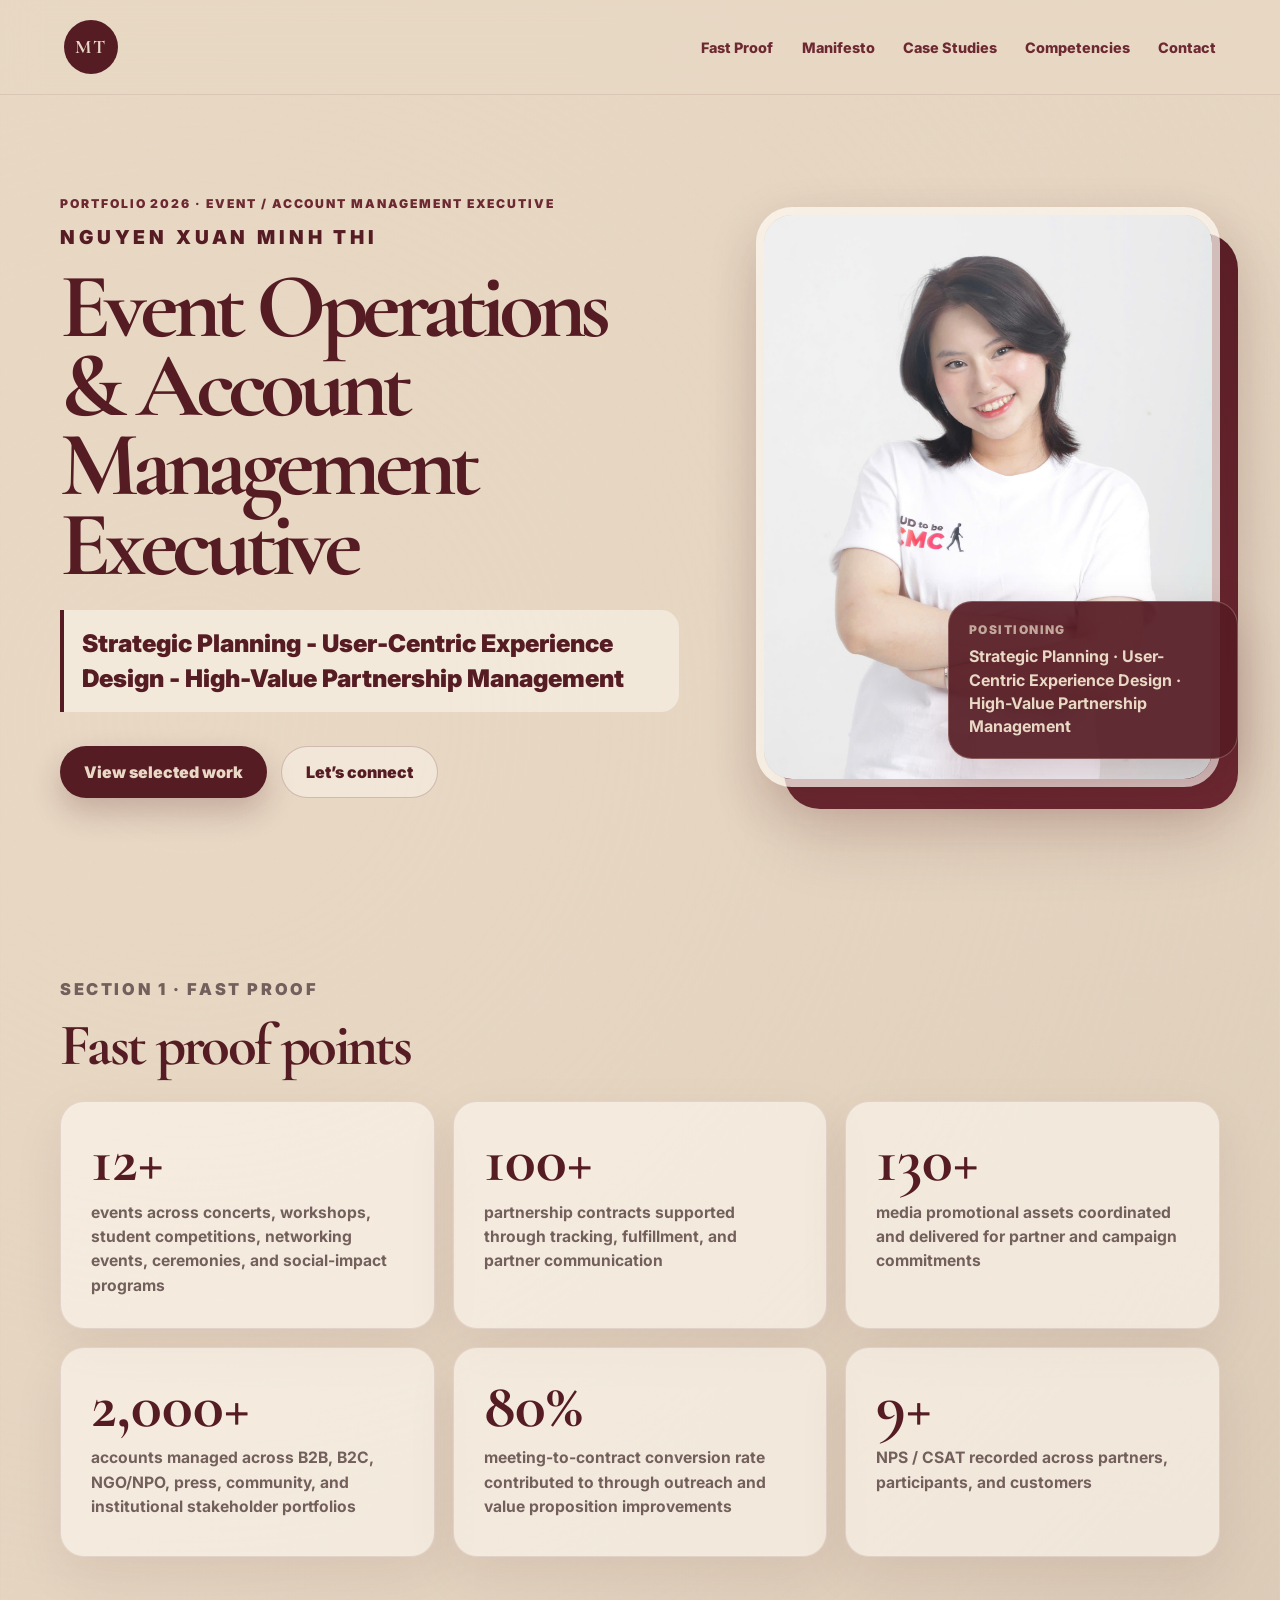
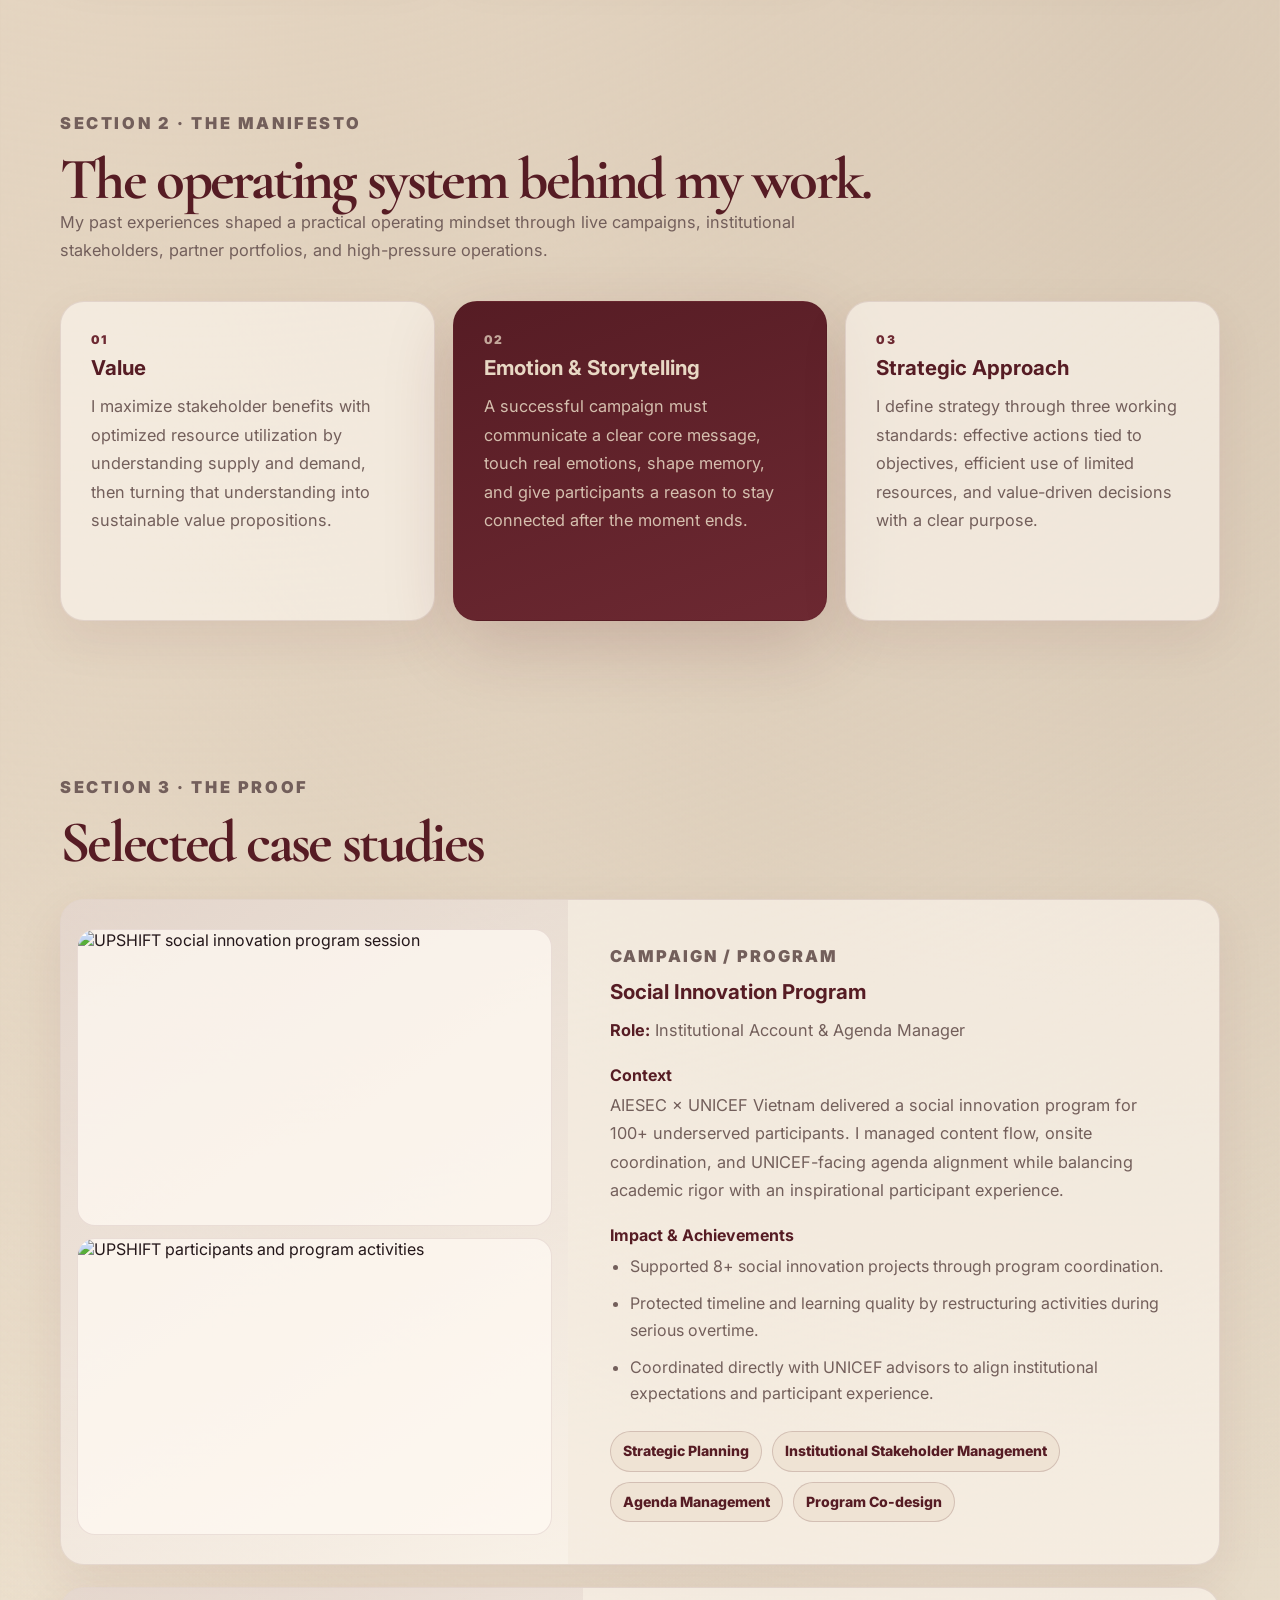
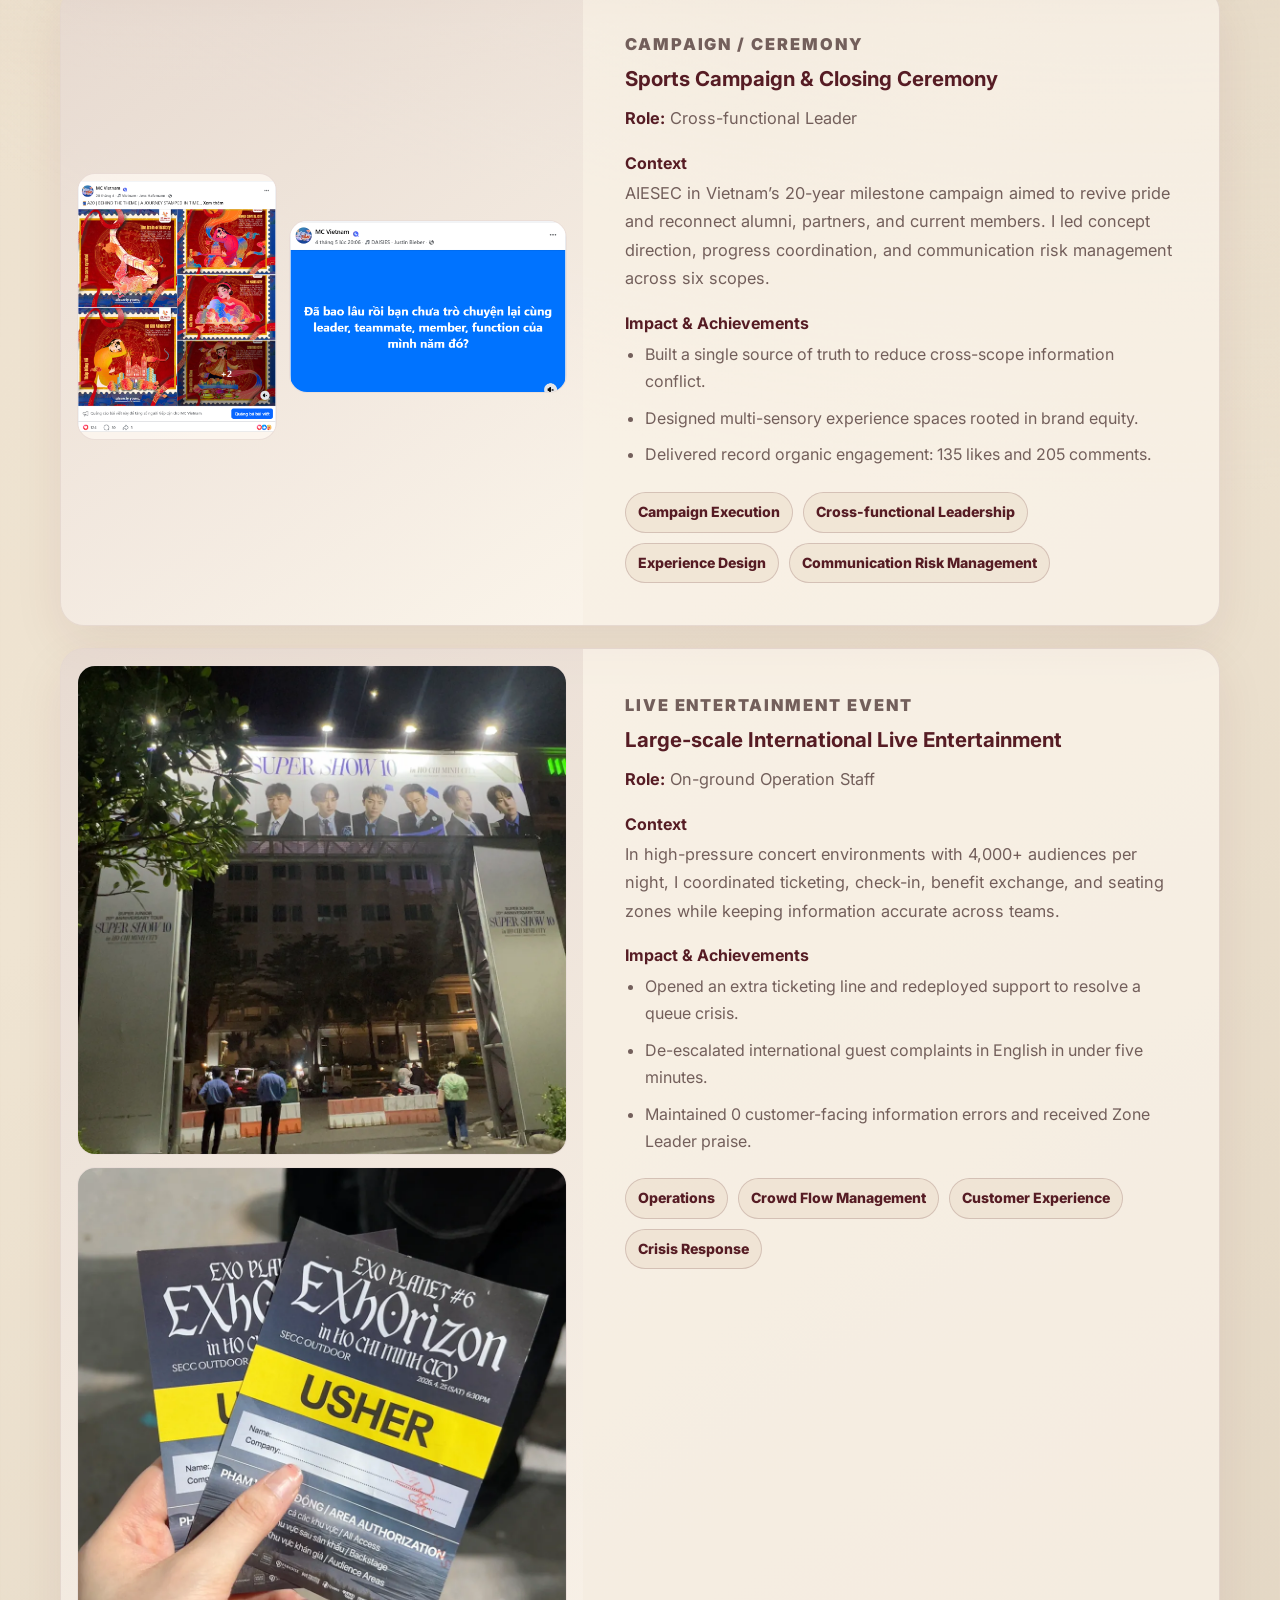
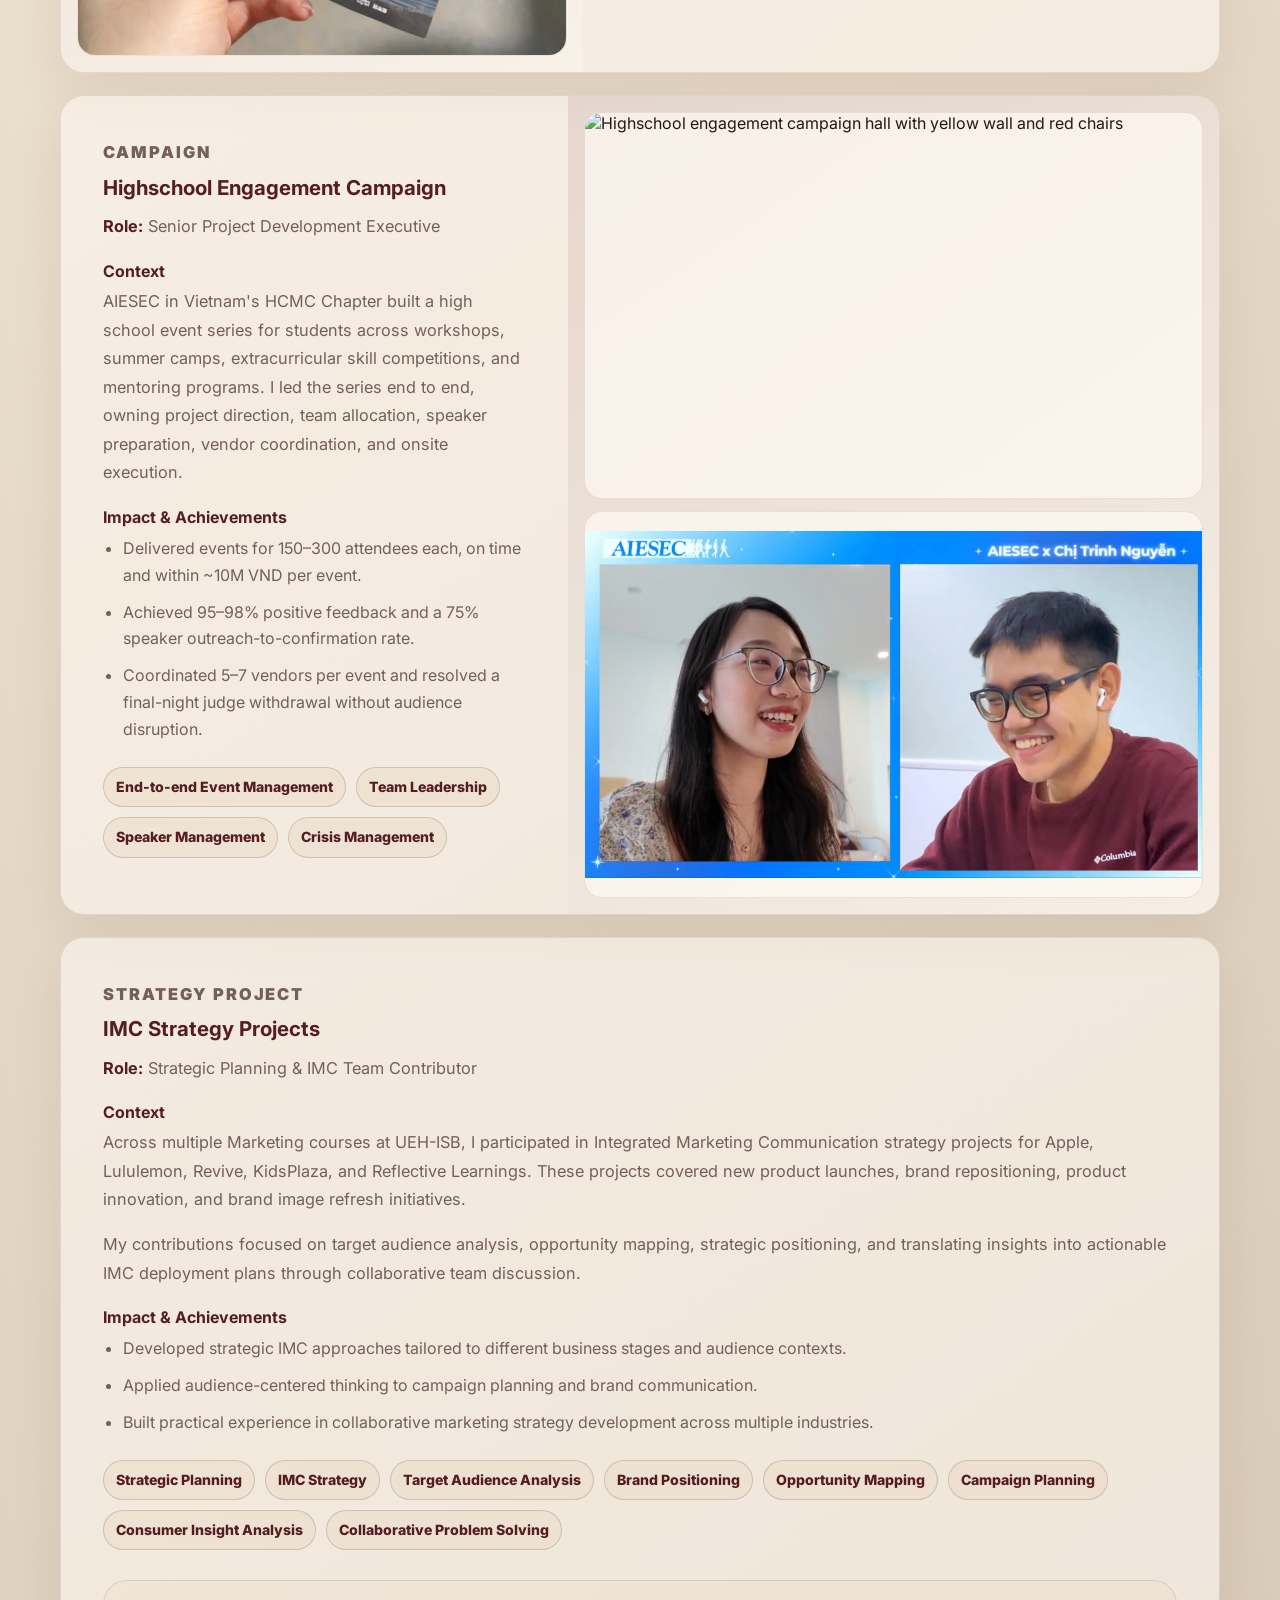
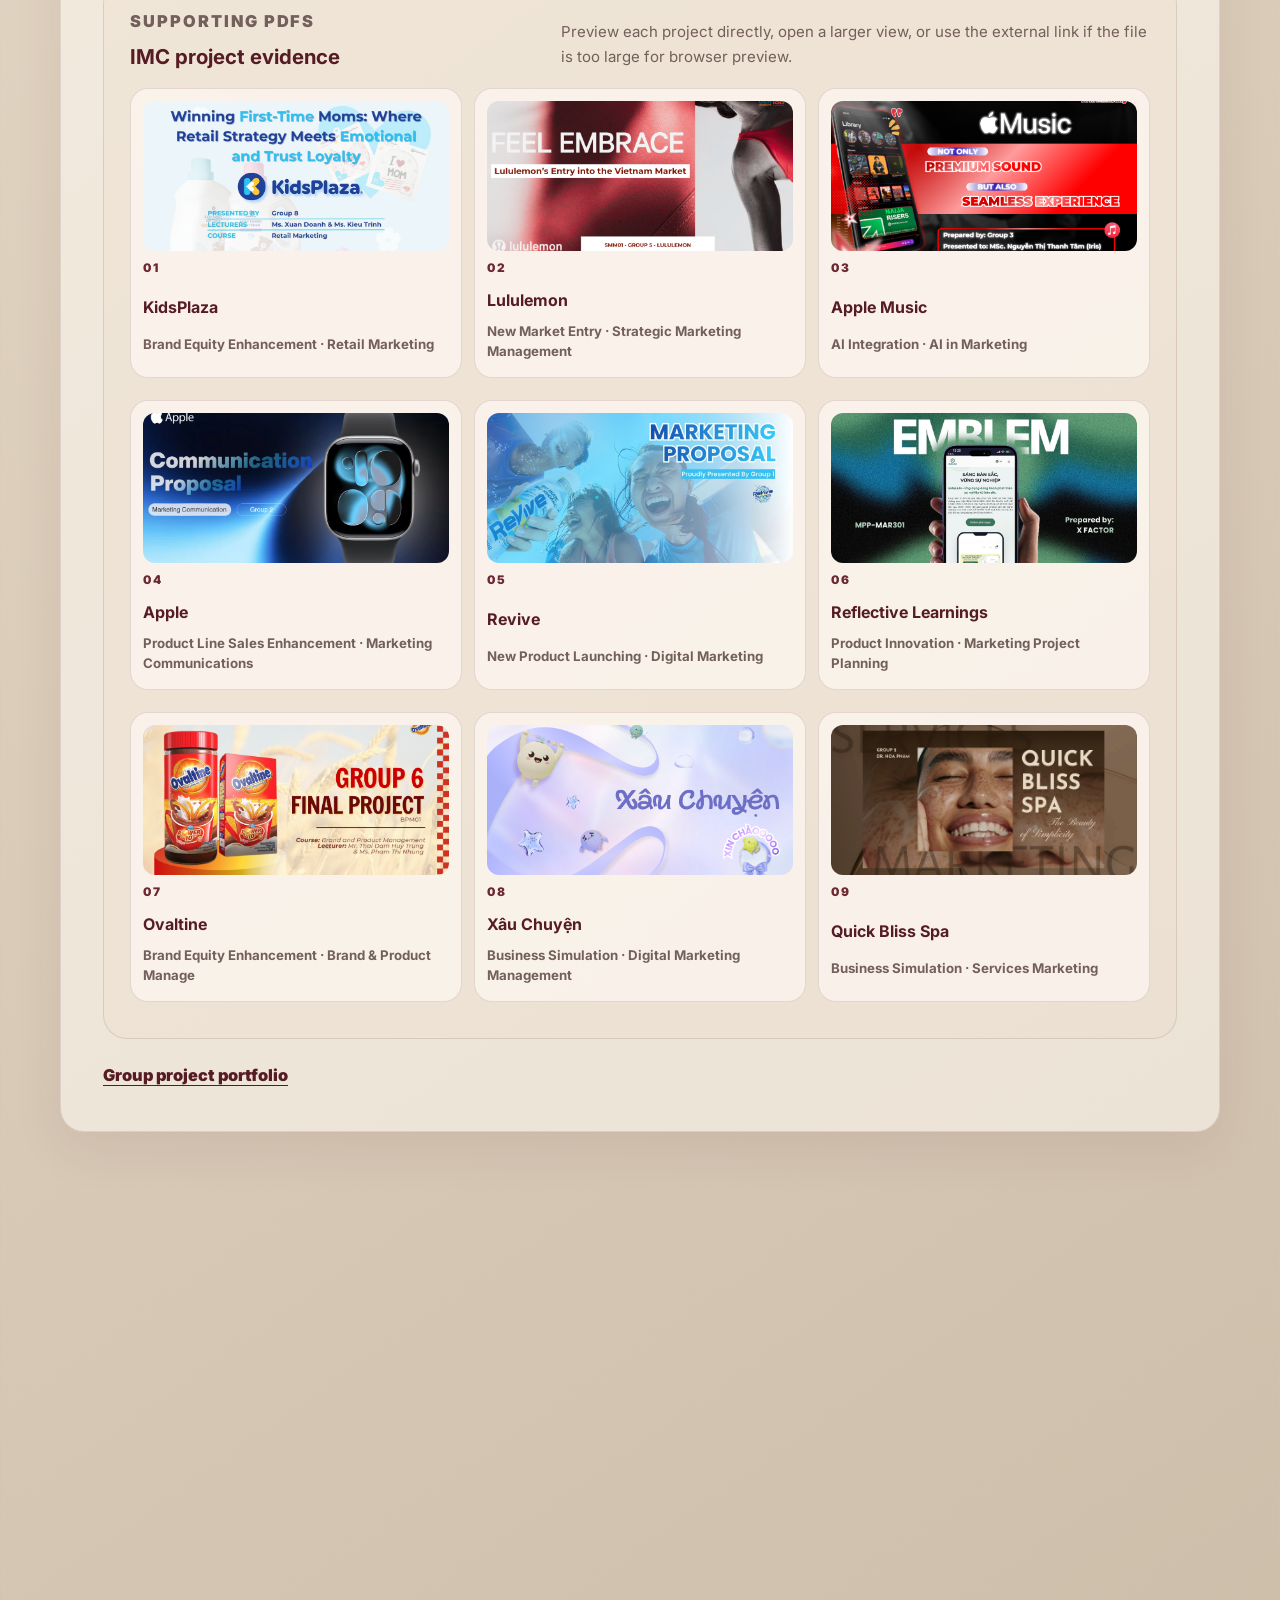
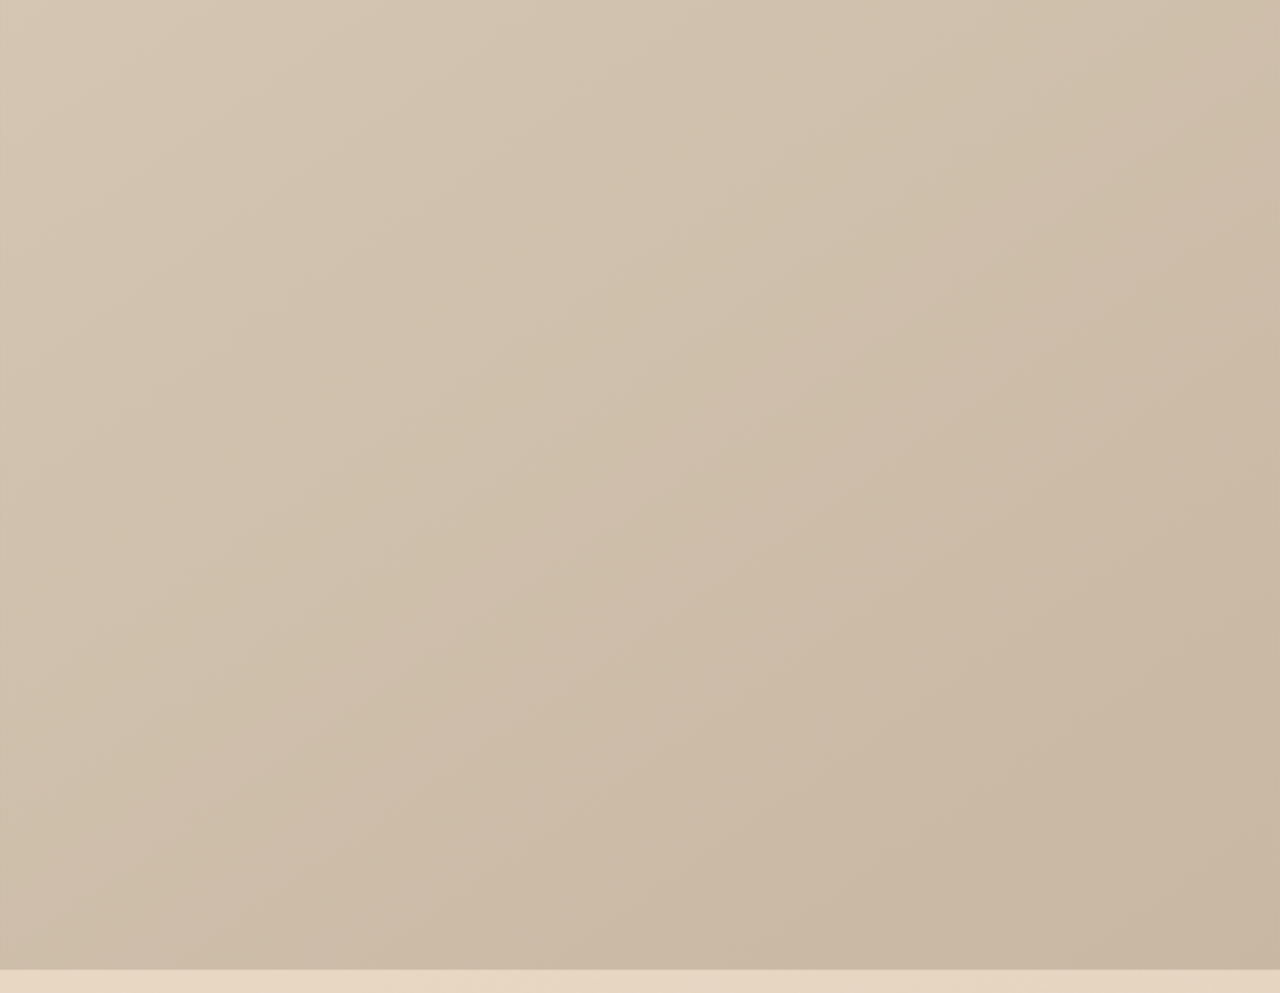
==== index.html @ bf4f290f "feat: update portfolio content and enhance PDF dialog functionality" ====
<!doctype html>
<html lang="en">
  <head>
    <meta charset="UTF-8" />
    <meta name="viewport" content="width=device-width, initial-scale=1.0" />
    <title>Nguyen Xuan Minh Thi | Event Operations & Account Portfolio</title>
    <meta
      name="description"
      content="Portfolio for Nguyen Xuan Minh Thi, an Event Operations & Account Management Executive focused on strategic planning, user-centric experience design, and high-value partnership management." />
    <link rel="preconnect" href="https://fonts.googleapis.com" />
    <link rel="preconnect" href="https://fonts.gstatic.com" crossorigin />
    <link
      href="https://fonts.googleapis.com/css2?family=Cormorant+Garamond:wght@500;600;700&family=Inter:wght@400;500;600;700;800;900&display=swap"
      rel="stylesheet" />
    <link rel="stylesheet" href="./src/styles.css" />
  </head>
  <body>
    <header class="site-header">
      <a class="brand" href="#top" aria-label="Go to top">MT</a>
      <nav class="nav" aria-label="Primary navigation">
        <a href="#proof">Fast Proof</a>
        <a href="#manifesto">Manifesto</a>
        <a href="#case-studies">Case Studies</a>
        <a href="#competencies">Competencies</a>
        <a href="#contact">Contact</a>
      </nav>
    </header>

    <main id="top">
      <section class="hero section-shell">
        <div class="hero-copy">
          <p class="eyebrow">
            Portfolio 2026 · Event / Account Management Executive
          </p>
          <p class="name-label">NGUYEN XUAN MINH THI</p>
          <h1>Event Operations & Account Management Executive</h1>
          <p class="hero-text">
            Strategic Planning - User-Centric Experience Design - High-Value
            Partnership Management
          </p>
          <div class="hero-actions">
            <a class="button primary" href="#case-studies"
              >View selected work</a
            >
            <a class="button secondary" href="#contact">Let’s connect</a>
          </div>
        </div>
        <div class="hero-visual" aria-label="Portrait of Nguyen Xuan Minh Thi">
          <img
            src="./src/image/profile-pic.jpg"
            alt="Nguyen Xuan Minh Thi smiling in a professional portrait" />
          <div class="hero-card">
            <span>Positioning</span>
            <strong
              >Strategic Planning · User-Centric Experience Design · High-Value
              Partnership Management</strong
            >
          </div>
        </div>
      </section>

      <section id="proof" class="section-shell proof-section">
        <div class="section-heading compact">
          <p class="eyebrow">Section 1 · Fast proof</p>
          <h2>Fast proof points</h2>
        </div>
        <div class="proof-grid">
          <article class="proof-card">
            <strong>12+</strong>
            <span
              >events across concerts, workshops, student competitions,
              networking events, ceremonies, and social-impact programs</span
            >
          </article>
          <article class="proof-card">
            <strong>100+</strong>
            <span
              >partnership contracts supported through tracking, fulfillment,
              and partner communication</span
            >
          </article>
          <article class="proof-card">
            <strong>130+</strong>
            <span
              >media promotional assets coordinated and delivered for partner
              and campaign commitments</span
            >
          </article>
          <article class="proof-card">
            <strong>2,000+</strong>
            <span
              >accounts managed across B2B, B2C, NGO/NPO, press, community, and
              institutional stakeholder portfolios</span
            >
          </article>
          <article class="proof-card">
            <strong>80%</strong>
            <span
              >meeting-to-contract conversion rate contributed to through
              outreach and value proposition improvements</span
            >
          </article>
          <article class="proof-card">
            <strong>9+</strong>
            <span
              >NPS / CSAT recorded across partners, participants, and
              customers</span
            >
          </article>
        </div>
      </section>

      <section id="manifesto" class="section-shell manifesto-section">
        <div class="section-heading">
          <p class="eyebrow">Section 2 · The Manifesto</p>
          <h2>The operating system behind my work.</h2>
          <p>
            My past experiences shaped a practical operating mindset through
            live campaigns, institutional stakeholders, partner portfolios, and
            high-pressure operations.
          </p>
        </div>
        <div class="principle-grid">
          <article class="principle-card">
            <span class="card-number">01</span>
            <h3>Value</h3>
            <p>
              I maximize stakeholder benefits with optimized resource
              utilization by understanding supply and demand, then turning that
              understanding into sustainable value propositions.
            </p>
          </article>
          <article class="principle-card featured">
            <span class="card-number">02</span>
            <h3>Emotion & Storytelling</h3>
            <p>
              A successful campaign must communicate a clear core message, touch
              real emotions, shape memory, and give participants a reason to
              stay connected after the moment ends.
            </p>
          </article>
          <article class="principle-card">
            <span class="card-number">03</span>
            <h3>Strategic Approach</h3>
            <p>
              I define strategy through three working standards: effective
              actions tied to objectives, efficient use of limited resources,
              and value-driven decisions with a clear purpose.
            </p>
          </article>
        </div>
      </section>

      <section id="case-studies" class="section-shell case-section">
        <div class="section-heading compact">
          <p class="eyebrow">Section 3 · The Proof</p>
          <h2>Selected case studies</h2>
        </div>

        <div class="case-grid">
          <article class="case-card wide horizontal-event">
            <div class="case-gallery two-images">
              <figure class="case-image landscape">
                <img
                  src="./src/image/upshift-1.JPG"
                  alt="UPSHIFT social innovation program session" />
              </figure>
              <figure class="case-image landscape">
                <img
                  src="./src/image/upshift-2.JPG"
                  alt="UPSHIFT participants and program activities" />
              </figure>
            </div>
            <div class="case-content">
              <p class="case-kicker">Campaign / Program</p>
              <h3>Social Innovation Program</h3>
              <p class="role-line">
                <strong>Role:</strong> Institutional Account & Agenda Manager
              </p>
              <div class="story-block">
                <strong>Context</strong>
                <p>
                  AIESEC × UNICEF Vietnam delivered a social innovation program
                  for 100+ underserved participants. I managed content flow,
                  onsite coordination, and UNICEF-facing agenda alignment while
                  balancing academic rigor with an inspirational participant
                  experience.
                </p>
              </div>
              <div class="story-block">
                <strong>Impact & Achievements</strong>
                <ul>
                  <li>
                    Supported 8+ social innovation projects through program
                    coordination.
                  </li>
                  <li>
                    Protected timeline and learning quality by restructuring
                    activities during serious overtime.
                  </li>
                  <li>
                    Coordinated directly with UNICEF advisors to align
                    institutional expectations and participant experience.
                  </li>
                </ul>
              </div>
              <div class="skill-tags">
                <span>Strategic Planning</span>
                <span>Institutional Stakeholder Management</span>
                <span>Agenda Management</span>
                <span>Program Co-design</span>
              </div>
            </div>
          </article>

          <article class="case-card mixed-event">
            <div class="case-gallery mixed-images">
              <figure class="case-image portrait">
                <img
                  src="./src/image/a20-1.png"
                  alt="AIESEC Vietnam 20th anniversary campaign vertical visual" />
              </figure>
              <figure class="case-image landscape">
                <img
                  src="./src/image/a20-2.png"
                  alt="AIESEC Vietnam 20th anniversary campaign horizontal visual" />
              </figure>
            </div>
            <div class="case-content">
              <p class="case-kicker">Campaign / Ceremony</p>
              <h3>Sports Campaign & Closing Ceremony</h3>
              <p class="role-line">
                <strong>Role:</strong> Cross-functional Leader
              </p>
              <div class="story-block">
                <strong>Context</strong>
                <p>
                  AIESEC in Vietnam’s 20-year milestone campaign aimed to revive
                  pride and reconnect alumni, partners, and current members. I
                  led concept direction, progress coordination, and
                  communication risk management across six scopes.
                </p>
              </div>
              <div class="story-block">
                <strong>Impact & Achievements</strong>
                <ul>
                  <li>
                    Built a single source of truth to reduce cross-scope
                    information conflict.
                  </li>
                  <li>
                    Designed multi-sensory experience spaces rooted in brand
                    equity.
                  </li>
                  <li>
                    Delivered record organic engagement: 135 likes and 205
                    comments.
                  </li>
                </ul>
              </div>
              <div class="skill-tags">
                <span>Campaign Execution</span>
                <span>Cross-functional Leadership</span>
                <span>Experience Design</span>
                <span>Communication Risk Management</span>
              </div>
            </div>
          </article>

          <article class="case-card square-event">
            <div class="case-gallery two-images">
              <figure class="case-image square">
                <img
                  src="./src/image/superjunior-event.png"
                  alt="Large-scale Super Junior concert event" />
              </figure>
              <figure class="case-image square">
                <img
                  src="./src/image/exo-10-years.png"
                  alt="Large-scale EXO concert event" />
              </figure>
            </div>
            <div class="case-content">
              <p class="case-kicker">Live Entertainment Event</p>
              <h3>Large-scale International Live Entertainment</h3>
              <p class="role-line">
                <strong>Role:</strong> On-ground Operation Staff
              </p>
              <div class="story-block">
                <strong>Context</strong>
                <p>
                  In high-pressure concert environments with 4,000+ audiences
                  per night, I coordinated ticketing, check-in, benefit
                  exchange, and seating zones while keeping information accurate
                  across teams.
                </p>
              </div>
              <div class="story-block">
                <strong>Impact & Achievements</strong>
                <ul>
                  <li>
                    Opened an extra ticketing line and redeployed support to
                    resolve a queue crisis.
                  </li>
                  <li>
                    De-escalated international guest complaints in English in
                    under five minutes.
                  </li>
                  <li>
                    Maintained 0 customer-facing information errors and received
                    Zone Leader praise.
                  </li>
                </ul>
              </div>
              <div class="skill-tags">
                <span>Operations</span>
                <span>Crowd Flow Management</span>
                <span>Customer Experience</span>
                <span>Crisis Response</span>
              </div>
            </div>
          </article>

          <article class="case-card wide reverse horizontal-event">
            <div class="case-gallery two-images">
              <figure class="case-image landscape">
                <img
                  src="./src/image/highschool-engagement.JPG"
                  alt="Highschool engagement campaign hall with yellow wall and red chairs" />
              </figure>
              <figure class="case-image landscape">
                <img
                  src="./src/image/brand-and-pr.png"
                  alt="Partner program coordination and participant experience" />
              </figure>
            </div>
            <div class="case-content">
              <p class="case-kicker">Campaign</p>
              <h3>Highschool Engagement Campaign</h3>
              <p class="role-line">
                <strong>Role:</strong> Senior Project Development Executive
              </p>
              <div class="story-block">
                <strong>Context</strong>
                <p>
                  AIESEC in Vietnam's HCMC Chapter built a high school event
                  series for students across workshops, summer camps,
                  extracurricular skill competitions, and mentoring programs. I
                  led the series end to end, owning project direction, team
                  allocation, speaker preparation, vendor coordination, and
                  onsite execution.
                </p>
              </div>
              <div class="story-block">
                <strong>Impact & Achievements</strong>
                <ul>
                  <li>
                    Delivered events for 150–300 attendees each, on time and
                    within ~10M VND per event.
                  </li>
                  <li>
                    Achieved 95–98% positive feedback and a 75% speaker
                    outreach-to-confirmation rate.
                  </li>
                  <li>
                    Coordinated 5–7 vendors per event and resolved a final-night
                    judge withdrawal without audience disruption.
                  </li>
                </ul>
              </div>
              <div class="skill-tags">
                <span>End-to-end Event Management</span>
                <span>Team Leadership</span>
                <span>Speaker Management</span>
                <span>Crisis Management</span>
              </div>
            </div>
          </article>

          <article class="case-card wide horizontal-event text-only-case">
            <div class="case-content">
              <p class="case-kicker">Strategy Project</p>
              <h3>IMC Strategy Projects</h3>
              <p class="role-line">
                <strong>Role:</strong> Strategic Planning & IMC Team Contributor
              </p>
              <div class="story-block">
                <strong>Context</strong>
                <p>
                  Across multiple Marketing courses at UEH-ISB, I participated
                  in Integrated Marketing Communication strategy projects for
                  Apple, Lululemon, Revive, KidsPlaza, and Reflective Learnings.
                  These projects covered new product launches, brand
                  repositioning, product innovation, and brand image refresh
                  initiatives.
                </p>
                <p>
                  My contributions focused on target audience analysis,
                  opportunity mapping, strategic positioning, and translating
                  insights into actionable IMC deployment plans through
                  collaborative team discussion.
                </p>
              </div>
              <div class="story-block">
                <strong>Impact & Achievements</strong>
                <ul>
                  <li>
                    Developed strategic IMC approaches tailored to different
                    business stages and audience contexts.
                  </li>
                  <li>
                    Applied audience-centered thinking to campaign planning and
                    brand communication.
                  </li>
                  <li>
                    Built practical experience in collaborative marketing
                    strategy development across multiple industries.
                  </li>
                </ul>
              </div>
              <div class="skill-tags">
                <span>Strategic Planning</span>
                <span>IMC Strategy</span>
                <span>Target Audience Analysis</span>
                <span>Brand Positioning</span>
                <span>Opportunity Mapping</span>
                <span>Campaign Planning</span>
                <span>Consumer Insight Analysis</span>
                <span>Collaborative Problem Solving</span>
              </div>
              <div class="pdf-proof-section" aria-labelledby="imc-pdf-heading">
                <div class="pdf-proof-header">
                  <div>
                    <p class="case-kicker">Supporting PDFs</p>
                    <h4 id="imc-pdf-heading">IMC project evidence</h4>
                  </div>
                  <p>
                    Preview each project directly, open a larger view, or use
                    the external link if the file is too large for browser
                    preview.
                  </p>
                </div>
                <ol class="pdf-proof-list">
                  <li>
                    <button
                      class="pdf-card"
                      type="button"
                      data-title="KidsPlaza · Brand Equity Enhancement"
                      data-pdf="https://drive.google.com/file/d/1meWXMTVD7vs_--XgRCfPknFdlps0GYIO/preview"
                      data-link="https://drive.google.com/file/d/1meWXMTVD7vs_--XgRCfPknFdlps0GYIO/view?usp=drive_link">
                      <img
                        src="./src/image/imc-kidzplaza.jpg"
                        alt=""
                        aria-hidden="true" />
                      <span>01</span>
                      <strong>KidsPlaza</strong>
                      <small>Brand Equity Enhancement · Retail Marketing</small>
                    </button>
                  </li>
                  <li>
                    <button
                      class="pdf-card"
                      type="button"
                      data-title="Lululemon · New Market Entry"
                      data-pdf="https://drive.google.com/file/d/1SCS-S5MX013VJxg98Ffl7-Dww8BK1y1c/preview"
                      data-link="https://drive.google.com/file/d/1SCS-S5MX013VJxg98Ffl7-Dww8BK1y1c/view?usp=drive_link">
                      <img
                        src="./src/image/imc-lululemon.png"
                        alt=""
                        aria-hidden="true" />
                      <span>02</span>
                      <strong>Lululemon</strong>
                      <small
                        >New Market Entry · Strategic Marketing
                        Management</small
                      >
                    </button>
                  </li>
                  <li>
                    <button
                      class="pdf-card"
                      type="button"
                      data-title="Apple Music · AI Integration"
                      data-pdf="https://drive.google.com/file/d/15eLo5Lbv-MsZQ34gXqeGK7CkqoovnIl7/preview"
                      data-link="https://drive.google.com/file/d/15eLo5Lbv-MsZQ34gXqeGK7CkqoovnIl7/view?usp=drive_link">
                      <img
                        src="./src/image/imc-apple-music.png"
                        alt=""
                        aria-hidden="true" />
                      <span>03</span>
                      <strong>Apple Music</strong>
                      <small>AI Integration · AI in Marketing</small>
                    </button>
                  </li>
                  <li>
                    <button
                      class="pdf-card"
                      type="button"
                      data-title="Apple · Product Line Sales Enhancement"
                      data-pdf="https://drive.google.com/file/d/1gAjlYRtj9FxorYIimK4eZ5z48y_8pu4P/preview"
                      data-link="https://drive.google.com/file/d/1gAjlYRtj9FxorYIimK4eZ5z48y_8pu4P/view?usp=drive_link">
                      <img
                        src="./src/image/imc-apple-watch.png"
                        alt=""
                        aria-hidden="true" />
                      <span>04</span>
                      <strong>Apple</strong>
                      <small
                        >Product Line Sales Enhancement · Marketing
                        Communications</small
                      >
                    </button>
                  </li>
                  <li>
                    <button
                      class="pdf-card"
                      type="button"
                      data-title="Revive · New Product Launching"
                      data-pdf="https://drive.google.com/file/d/1drysGRka8wTkeCtnhsdw8IcBFonXPtRh/preview"
                      data-link="https://drive.google.com/file/d/1drysGRka8wTkeCtnhsdw8IcBFonXPtRh/view?usp=drive_link">
                      <img
                        src="./src/image/imc-revive.jpg"
                        alt=""
                        aria-hidden="true" />
                      <span>05</span>
                      <strong>Revive</strong>
                      <small>New Product Launching · Digital Marketing</small>
                    </button>
                  </li>
                  <li>
                    <button
                      class="pdf-card"
                      type="button"
                      data-title="Reflective Learnings · Product Innovation"
                      data-pdf="https://drive.google.com/file/d/1Op1cO2KgSWvhjIOJZNi-bHh0dQlzJ1y9/preview"
                      data-link="https://drive.google.com/file/d/1Op1cO2KgSWvhjIOJZNi-bHh0dQlzJ1y9/view?usp=drive_link">
                      <img
                        src="./src/image/imc-reflective-learning-emblem.jpg"
                        alt=""
                        aria-hidden="true" />
                      <span>06</span>
                      <strong>Reflective Learnings</strong>
                      <small
                        >Product Innovation · Marketing Project Planning</small
                      >
                    </button>
                  </li>
                  <li>
                    <button
                      class="pdf-card"
                      type="button"
                      data-title="Ovaltine · Brand Equity Enhancement"
                      data-pdf="https://drive.google.com/file/d/1xoZwuU7ZAf7V6uwr0JDCiAON0i99r20B/preview"
                      data-link="https://drive.google.com/file/d/1xoZwuU7ZAf7V6uwr0JDCiAON0i99r20B/view?usp=drive_link">
                      <img
                        src="./src/image/imc-ovaltine.png"
                        alt=""
                        aria-hidden="true" />
                      <span>07</span>
                      <strong>Ovaltine</strong>
                      <small
                        >Brand Equity Enhancement · Brand & Product
                        Manage</small
                      >
                    </button>
                  </li>
                  <li>
                    <button
                      class="pdf-card"
                      type="button"
                      data-title="Xâu Chuyện · Digital Marketing Management"
                      data-pdf="https://drive.google.com/file/d/1sjq1BBAtEbLfZWSAF2ZAPTmJZoAmX5jc/preview"
                      data-link="https://drive.google.com/file/d/1sjq1BBAtEbLfZWSAF2ZAPTmJZoAmX5jc/view?usp=drive_link">
                      <img
                        src="./src/image/imc-xauchuyen.png"
                        alt=""
                        aria-hidden="true" />
                      <span>08</span>
                      <strong>Xâu Chuyện</strong>
                      <small
                        >Business Simulation · Digital Marketing
                        Management</small
                      >
                    </button>
                  </li>
                  <li>
                    <button
                      class="pdf-card"
                      type="button"
                      data-title="Quick Bliss Spa · Services Marketing"
                      data-pdf="https://drive.google.com/file/d/1wClHiH1jcn1rnx35jJ0Qqi1bZ18jfbJH/preview"
                      data-link="https://drive.google.com/file/d/1wClHiH1jcn1rnx35jJ0Qqi1bZ18jfbJH/view?usp=drive_link">
                      <img
                        src="./src/image/imc-quick-bliss-spa.png"
                        alt=""
                        aria-hidden="true" />
                      <span>09</span>
                      <strong>Quick Bliss Spa</strong>
                      <small>Business Simulation · Services Marketing</small>
                    </button>
                  </li>
                </ol>
              </div>
              <a
                class="reference-link"
                href="https://lnkd.in/gABiVzt9"
                target="_blank"
                rel="noreferrer"
                >Group project portfolio</a
              >
            </div>
          </article>
        </div>
      </section>

      <section id="competencies" class="section-shell competency-section">
        <div class="section-heading compact">
          <p class="eyebrow">Section 4 · Integrated Competency Matrix</p>
          <h2>
            Ready for Account & Operation, building toward Strategic Planning.
          </h2>
        </div>
        <div class="competency-grid">
          <article class="competency-card">
            <span>Account lens</span>
            <h3>Client & Commercial Management</h3>
            <ul>
              <li>Account Management across 2,000+ accounts</li>
              <li>Value Proposition Design using gain/pain framing</li>
              <li>Stakeholder Expectation Management</li>
              <li>Contract Fulfillment and pipeline tracking</li>
              <li>English Professional Communication</li>
            </ul>
          </article>
          <article class="competency-card dark">
            <span>Operation lens</span>
            <h3>Event Operations & Experience Design</h3>
            <ul>
              <li>On-ground execution under high pressure</li>
              <li>Crowd flow and logistics optimization</li>
              <li>Real-time agenda restructuring</li>
              <li>Multi-sensory space concept development</li>
              <li>KPI tracking through lead and lag goals</li>
            </ul>
          </article>
        </div>
      </section>

      <section class="section-shell next-chapter">
        <p class="eyebrow">Section 5 · The Next Chapter</p>
        <blockquote>
          Let’s build meaningful and sustainable experiences together.
        </blockquote>
      </section>
    </main>

    <footer id="contact" class="footer section-shell">
      <div>
        <p class="eyebrow">Contact</p>
        <h2>
          Open to Account, Event Operations, and Strategic Planning
          opportunities.
        </h2>
      </div>
      <div class="footer-actions">
        <a class="button primary" href="mailto:minhthinx11@gmail.com"
          >Email Minh Thi</a
        >
        <a
          class="button secondary"
          href="https://www.linkedin.com/"
          target="_blank"
          rel="noreferrer"
          >LinkedIn</a
        >
        <a class="button secondary" href="#top">Back to top</a>
      </div>
    </footer>

    <dialog class="pdf-dialog" aria-labelledby="pdf-dialog-title">
      <div class="pdf-dialog-panel">
        <div class="pdf-dialog-header">
          <div>
            <p class="case-kicker">PDF preview</p>
            <h3 id="pdf-dialog-title">Project evidence</h3>
          </div>
          <div class="pdf-dialog-actions">
            <a
              class="button secondary pdf-external-link"
              href="#"
              target="_blank"
              rel="noreferrer"
              >Open in Drive</a
            >
            <button class="button primary pdf-dialog-close" type="button">
              Close
            </button>
          </div>
        </div>
        <iframe
          class="pdf-dialog-frame"
          title="Selected project PDF preview"
          loading="lazy"></iframe>
      </div>
    </dialog>

    <script src="./src/script.js"></script>
  </body>
</html>
---- src/styles.css ----
:root {
  --burgundy: #561c24;
  --berry: #6d2932;
  --taupe: #c7b7a3;
  --cream: #e8d8c4;
  --ink: #24171a;
  --muted: #735f5b;
  --white: #fffaf3;
  --shadow: 0 24px 70px rgba(86, 28, 36, 0.18);
  --radius-xl: 36px;
  --radius-lg: 24px;
  --radius-md: 18px;
}

* {
  box-sizing: border-box;
}

html {
  scroll-behavior: smooth;
}

body {
  margin: 0;
  font-family: Inter, system-ui, -apple-system, BlinkMacSystemFont, "Segoe UI", sans-serif;
  color: var(--ink);
  background:
    radial-gradient(circle at 15% 8%, rgba(232, 216, 196, 0.98), transparent 32%),
    radial-gradient(circle at 88% 18%, rgba(199, 183, 163, 0.82), transparent 28%),
    linear-gradient(145deg, var(--cream) 0%, #efe4d2 42%, var(--taupe) 100%);
  min-height: 100vh;
}

body::selection {
  background: var(--burgundy);
  color: var(--cream);
}

a {
  color: inherit;
  text-decoration: none;
}

img {
  display: block;
  width: 100%;
}

ul {
  margin: 18px 0 0;
  padding-left: 20px;
}

li {
  margin-bottom: 10px;
  color: var(--muted);
  line-height: 1.68;
}

.site-header {
  position: sticky;
  top: 0;
  z-index: 10;
  display: flex;
  align-items: center;
  justify-content: space-between;
  padding: 20px clamp(20px, 5vw, 72px);
  backdrop-filter: blur(18px);
  background: rgba(232, 216, 196, 0.76);
  border-bottom: 1px solid rgba(86, 28, 36, 0.09);
}

.brand {
  display: grid;
  place-items: center;
  width: 54px;
  height: 54px;
  border-radius: 50%;
  background: var(--burgundy);
  color: var(--cream);
  font-family: "Cormorant Garamond", serif;
  font-size: 1.2rem;
  font-weight: 700;
  letter-spacing: 0.08em;
}

.nav {
  display: flex;
  flex-wrap: wrap;
  gap: clamp(12px, 2.2vw, 30px);
  color: var(--berry);
  font-weight: 800;
  font-size: 0.9rem;
}

.nav a {
  position: relative;
}

.nav a::after {
  content: "";
  position: absolute;
  left: 0;
  bottom: -6px;
  width: 100%;
  height: 2px;
  background: currentColor;
  transform: scaleX(0);
  transform-origin: right;
  transition: transform 180ms ease;
}

.nav a:hover::after,
.nav a:focus-visible::after {
  transform: scaleX(1);
  transform-origin: left;
}

.section-shell {
  width: min(1160px, calc(100% - 40px));
  margin: 0 auto;
}

.hero {
  display: grid;
  grid-template-columns: minmax(0, 1fr) minmax(320px, 0.75fr);
  gap: clamp(34px, 6vw, 82px);
  align-items: center;
  min-height: calc(100vh - 96px);
  padding: 76px 0;
}

.eyebrow {
  margin: 0 0 14px;
  color: var(--berry);
  font-size: 0.76rem;
  font-weight: 900;
  letter-spacing: 0.16em;
  text-transform: uppercase;
}

h1,
h2,
h3,
p {
  margin-top: 0;
}

h1,
h2,
blockquote {
  font-family: "Cormorant Garamond", serif;
}

.name-label {
  margin: 0 0 18px;
  color: var(--burgundy);
  font-size: clamp(0.95rem, 1.7vw, 1.2rem);
  font-weight: 900;
  letter-spacing: 0.2em;
}

h1 {
  max-width: 930px;
  margin-bottom: 26px;
  color: var(--burgundy);
  font-size: clamp(3.5rem, 7.2vw, 7.2rem);
  line-height: 0.86;
  letter-spacing: -0.065em;
}

h2 {
  margin-bottom: 0;
  color: var(--burgundy);
  font-size: clamp(2.25rem, 4.6vw, 4.45rem);
  line-height: 0.95;
  letter-spacing: -0.045em;
}

h3,
h4 {
  margin-bottom: 12px;
  color: var(--burgundy);
  font-size: 1.28rem;
  line-height: 1.25;
}

.hero-text,
.section-heading p,
.principle-card p,
.case-content p,
.role-line,
.skill-tags span,
.reference-link,
.competency-card li {
  color: var(--muted);
  font-size: 1.02rem;
  line-height: 1.75;
}

.hero-text {
  max-width: 800px;
  margin-bottom: 10px;
  padding: 16px 18px;
  border-left: 4px solid var(--burgundy);
  border-radius: 0 var(--radius-md) var(--radius-md) 0;
  background: rgba(255, 250, 243, 0.48);
  color: var(--burgundy);
  font-size: clamp(1.18rem, 1.9vw, 1.55rem);
  font-weight: 900;
  line-height: 1.45;
}

.hero-actions,
.footer-actions {
  display: flex;
  flex-wrap: wrap;
  gap: 14px;
  margin-top: 34px;
}

.button {
  display: inline-flex;
  align-items: center;
  justify-content: center;
  min-height: 52px;
  padding: 0 24px;
  border-radius: 999px;
  font-weight: 900;
  transition: transform 180ms ease, box-shadow 180ms ease, background 180ms ease;
}

.button:hover,
.button:focus-visible {
  transform: translateY(-2px);
}

.button.primary {
  background: var(--burgundy);
  color: var(--cream);
  box-shadow: 0 14px 30px rgba(86, 28, 36, 0.24);
}

.button.secondary {
  border: 1px solid rgba(86, 28, 36, 0.22);
  color: var(--burgundy);
  background: rgba(255, 250, 243, 0.42);
}

.hero-visual {
  position: relative;
  isolation: isolate;
}

.hero-visual::before {
  content: "";
  position: absolute;
  inset: 26px -18px -22px 28px;
  z-index: -1;
  border-radius: var(--radius-xl);
  background: linear-gradient(160deg, var(--burgundy), var(--berry));
  box-shadow: var(--shadow);
}

.hero-visual img {
  aspect-ratio: 4 / 5;
  border: 8px solid rgba(255, 250, 243, 0.72);
  border-radius: var(--radius-xl);
  object-fit: cover;
  box-shadow: 0 18px 50px rgba(86, 28, 36, 0.16);
}

.hero-card {
  position: absolute;
  right: -18px;
  bottom: 28px;
  max-width: 290px;
  padding: 20px;
  border: 1px solid rgba(232, 216, 196, 0.28);
  border-radius: var(--radius-lg);
  background: rgba(86, 28, 36, 0.92);
  color: var(--cream);
  box-shadow: 0 22px 48px rgba(86, 28, 36, 0.22);
}

.hero-card span,
.competency-card span,
.card-number,
.case-kicker,
.value-line {
  display: block;
  margin-bottom: 8px;
  font-size: 0.75rem;
  font-weight: 900;
  letter-spacing: 0.12em;
  text-transform: uppercase;
}

.hero-card span {
  color: rgba(232, 216, 196, 0.72);
}

.hero-card strong {
  line-height: 1.45;
}

.proof-section,
.manifesto-section,
.case-section,
.competency-section,
.next-chapter,
.footer {
  padding: 76px 0;
}

.section-heading {
  max-width: 830px;
  margin-bottom: 36px;
}

.section-heading.compact {
  margin-bottom: 28px;
}

.proof-grid,
.principle-grid {
  display: grid;
  grid-template-columns: repeat(3, minmax(0, 1fr));
  gap: 18px;
}

.proof-card,
.principle-card,
.case-card,
.competency-card {
  border: 1px solid rgba(86, 28, 36, 0.11);
  border-radius: var(--radius-lg);
  background: rgba(255, 250, 243, 0.58);
  box-shadow: 0 18px 50px rgba(86, 28, 36, 0.08);
}

.proof-card,
.principle-card {
  padding: 30px;
}

.proof-card {
  min-height: 210px;
}

.proof-card strong {
  display: block;
  margin-bottom: 12px;
  color: var(--burgundy);
  font-family: "Cormorant Garamond", serif;
  font-size: clamp(2.7rem, 5vw, 4.7rem);
  line-height: 0.88;
}

.proof-card span {
  color: var(--muted);
  font-size: 0.98rem;
  font-weight: 700;
  line-height: 1.55;
}

.principle-card {
  min-height: 320px;
}

.principle-card.featured,
.competency-card.dark {
  background: linear-gradient(160deg, var(--burgundy), var(--berry));
  color: var(--cream);
  box-shadow: var(--shadow);
}

.principle-card.featured h3,
.competency-card.dark h3 {
  color: var(--cream);
}

.principle-card.featured p,
.competency-card.dark li,
.competency-card.dark span {
  color: rgba(232, 216, 196, 0.86);
}

.card-number,
.case-kicker,
.value-line,
.competency-card span {
  color: var(--berry);
}

.principle-card.featured .card-number {
  color: rgba(232, 216, 196, 0.74);
}

.case-grid {
  display: grid;
  gap: 22px;
}

.case-card {
  display: grid;
  grid-template-columns: minmax(320px, 0.82fr) minmax(0, 1fr);
  overflow: hidden;
}

.case-card.wide {
  grid-template-columns: minmax(360px, 0.78fr) minmax(0, 1fr);
}

.case-card.text-only-case {
  grid-template-columns: 1fr;
}

.case-card.reverse .case-gallery {
  order: 2;
}

.case-gallery {
  display: grid;
  gap: 12px;
  align-content: center;
  padding: 16px;
  background: linear-gradient(145deg, rgba(86, 28, 36, 0.1), rgba(255, 250, 243, 0.34));
}

.case-gallery.two-images {
  grid-template-rows: repeat(2, minmax(0, auto));
}

.case-gallery.mixed-images {
  grid-template-columns: 0.72fr 1fr;
  align-items: center;
}

.case-image {
  display: grid;
  place-items: center;
  margin: 0;
  min-height: 0;
  border: 1px solid rgba(86, 28, 36, 0.1);
  border-radius: var(--radius-md);
  background: rgba(255, 250, 243, 0.72);
  overflow: hidden;
}

.case-image.landscape {
  aspect-ratio: 16 / 10;
}

.case-image.portrait {
  aspect-ratio: 3 / 4;
}

.case-image.square {
  aspect-ratio: 1 / 1;
}

.case-image img {
  width: 100%;
  height: 100%;
  object-fit: contain;
}

.case-content {
  padding: clamp(28px, 4vw, 42px);
}

.value-line {
  margin-bottom: 18px;
  color: var(--burgundy);
}

.role-line {
  margin-bottom: 18px;
  color: var(--burgundy);
}

.role-line strong {
  color: var(--burgundy);
}

.story-block {
  margin-top: 20px;
}

.story-block strong {
  display: block;
  margin-bottom: 6px;
  color: var(--burgundy);
}

.story-block ul {
  margin-top: 8px;
}

.clarification-block {
  padding: 18px;
  border: 1px solid rgba(86, 28, 36, 0.14);
  border-radius: var(--radius-md);
  background: rgba(232, 216, 196, 0.32);
}

.skill-tags {
  display: flex;
  flex-wrap: wrap;
  gap: 10px;
  margin-top: 24px;
}

.skill-tags span {
  padding: 10px 12px;
  border: 1px solid rgba(86, 28, 36, 0.18);
  border-radius: 999px;
  background: rgba(232, 216, 196, 0.44);
  color: var(--burgundy);
  font-size: 0.88rem;
  font-weight: 800;
  line-height: 1.3;
}

.reference-link {
  display: inline-flex;
  margin-top: 22px;
  color: var(--burgundy);
  font-weight: 900;
  text-decoration: underline;
  text-underline-offset: 4px;
}

.pdf-proof-section {
  margin-top: 30px;
  padding: clamp(18px, 3vw, 26px);
  border: 1px solid rgba(86, 28, 36, 0.12);
  border-radius: var(--radius-lg);
  background: rgba(232, 216, 196, 0.24);
}

.pdf-proof-header {
  display: grid;
  grid-template-columns: minmax(0, 0.7fr) minmax(220px, 1fr);
  gap: 18px;
  align-items: end;
  margin-bottom: 18px;
}

.pdf-proof-header h4,
.pdf-dialog-header h3 {
  margin: 0;
}

.pdf-proof-header p:last-child {
  margin: 0;
  color: var(--muted);
  font-size: 0.94rem;
  line-height: 1.65;
}

.pdf-proof-list {
  display: grid;
  grid-auto-rows: 1fr;
  grid-template-columns: repeat(3, minmax(0, 1fr));
  gap: 12px;
  margin: 0;
  padding: 0;
  list-style: none;
}

.pdf-proof-list li {
  display: flex;
}

.pdf-card {
  display: grid;
  grid-template-rows: 150px auto auto auto;
  gap: 8px;
  width: 100%;
  height: 100%;
  min-height: 290px;
  padding: 12px;
  border: 1px solid rgba(86, 28, 36, 0.13);
  border-radius: var(--radius-md);
  background: rgba(255, 250, 243, 0.68);
  color: inherit;
  font: inherit;
  text-align: left;
  cursor: pointer;
  transition: transform 180ms ease, box-shadow 180ms ease, border-color 180ms ease;
}

.pdf-card:hover,
.pdf-card:focus-visible {
  transform: translateY(-3px);
  border-color: rgba(86, 28, 36, 0.28);
  box-shadow: 0 16px 36px rgba(86, 28, 36, 0.11);
  outline: none;
}

.pdf-card img {
  width: 100%;
  height: 150px;
  border-radius: calc(var(--radius-md) - 6px);
  object-fit: cover;
  background: rgba(232, 216, 196, 0.4);
}

.pdf-card span {
  color: var(--berry);
  font-size: 0.74rem;
  font-weight: 900;
  letter-spacing: 0.14em;
}

.pdf-card strong {
  color: var(--burgundy);
  font-size: 1rem;
  line-height: 1.25;
}

.pdf-card small {
  color: var(--muted);
  font-size: 0.83rem;
  font-weight: 700;
  line-height: 1.45;
}

.pdf-dialog {
  width: min(1180px, calc(100% - 28px));
  max-width: none;
  height: min(860px, calc(100dvh - 28px));
  max-height: none;
  padding: 0;
  border: 0;
  border-radius: var(--radius-xl);
  background: transparent;
  color: var(--ink);
}

.pdf-dialog::backdrop {
  background: rgba(36, 23, 26, 0.72);
  backdrop-filter: blur(8px);
}

.pdf-dialog-panel {
  display: grid;
  grid-template-rows: auto minmax(0, 1fr);
  height: 100%;
  overflow: hidden;
  border: 1px solid rgba(232, 216, 196, 0.4);
  border-radius: var(--radius-xl);
  background: var(--white);
  box-shadow: var(--shadow);
}

.pdf-dialog-header {
  display: flex;
  gap: 18px;
  align-items: center;
  justify-content: space-between;
  padding: 18px;
  border-bottom: 1px solid rgba(86, 28, 36, 0.11);
  background: rgba(232, 216, 196, 0.5);
}

.pdf-dialog-actions {
  display: flex;
  flex-wrap: wrap;
  gap: 10px;
  justify-content: flex-end;
}

.pdf-dialog-frame {
  width: 100%;
  height: 100%;
  border: 0;
  background: var(--cream);
}

.competency-grid {
  display: grid;
  grid-template-columns: repeat(2, minmax(0, 1fr));
  gap: 22px;
}

.competency-card {
  padding: clamp(28px, 4vw, 42px);
}

.competency-card ul {
  margin-top: 22px;
}

.next-chapter {
  text-align: center;
}

blockquote {
  margin: 0 auto;
  max-width: 960px;
  color: var(--burgundy);
  font-size: clamp(2.5rem, 6vw, 5.4rem);
  line-height: 0.96;
  letter-spacing: -0.05em;
}

.footer {
  display: flex;
  gap: 24px;
  align-items: center;
  justify-content: space-between;
  border-top: 1px solid rgba(86, 28, 36, 0.12);
}

.footer h2 {
  max-width: 760px;
  margin-bottom: 0;
}

.footer-actions {
  margin-top: 0;
}

.reveal {
  opacity: 0;
  transform: translateY(26px) scale(0.98);
  transition: opacity 620ms ease, transform 620ms ease;
}

.reveal.is-visible {
  opacity: 1;
  transform: translateY(0) scale(1);
}

@media (max-width: 980px) {
  .hero,
  .case-card,
  .case-card.wide,
  .competency-grid,
  .footer {
    grid-template-columns: 1fr;
  }

  .hero {
    min-height: auto;
    padding-top: 56px;
  }

  .proof-grid,
  .principle-grid {
    grid-template-columns: 1fr;
  }

  .case-card.reverse .case-gallery {
    order: initial;
  }

  .case-gallery.mixed-images,
  .pdf-proof-header,
  .pdf-proof-list {
    grid-template-columns: 1fr;
  }

  .pdf-card {
    grid-template-rows: 180px auto auto auto;
    min-height: 310px;
  }

  .pdf-card img {
    height: 180px;
  }
}

@media (max-width: 700px) {
  .site-header {
    align-items: flex-start;
    gap: 16px;
    flex-direction: column;
  }

  .nav {
    width: 100%;
    justify-content: flex-start;
    gap: 12px 18px;
    font-size: 0.82rem;
  }

  .hero-actions,
  .footer-actions,
  .footer {
    align-items: stretch;
  }

  .button {
    width: 100%;
  }

  .hero-card {
    position: static;
    max-width: none;
    margin-top: -40px;
    transform: translateX(12px);
  }

  .principle-card,
  .case-content,
  .competency-card {
    padding: 24px;
  }

  .proof-section,
  .manifesto-section,
  .case-section,
  .competency-section,
  .next-chapter,
  .footer {
    padding: 54px 0;
  }

  .case-gallery {
    padding: 12px;
  }

  .pdf-dialog {
    width: calc(100% - 16px);
    height: calc(100dvh - 16px);
  }

  .pdf-dialog-header,
  .pdf-dialog-actions {
    align-items: stretch;
    flex-direction: column;
  }
}


@media (prefers-reduced-motion: reduce) {
  html {
    scroll-behavior: auto;
  }

  *,
  *::before,
  *::after {
    transition-duration: 0.01ms !important;
    animation-duration: 0.01ms !important;
    animation-iteration-count: 1 !important;
  }

  .reveal,
  .reveal.is-visible {
    transform: none;
  }
}
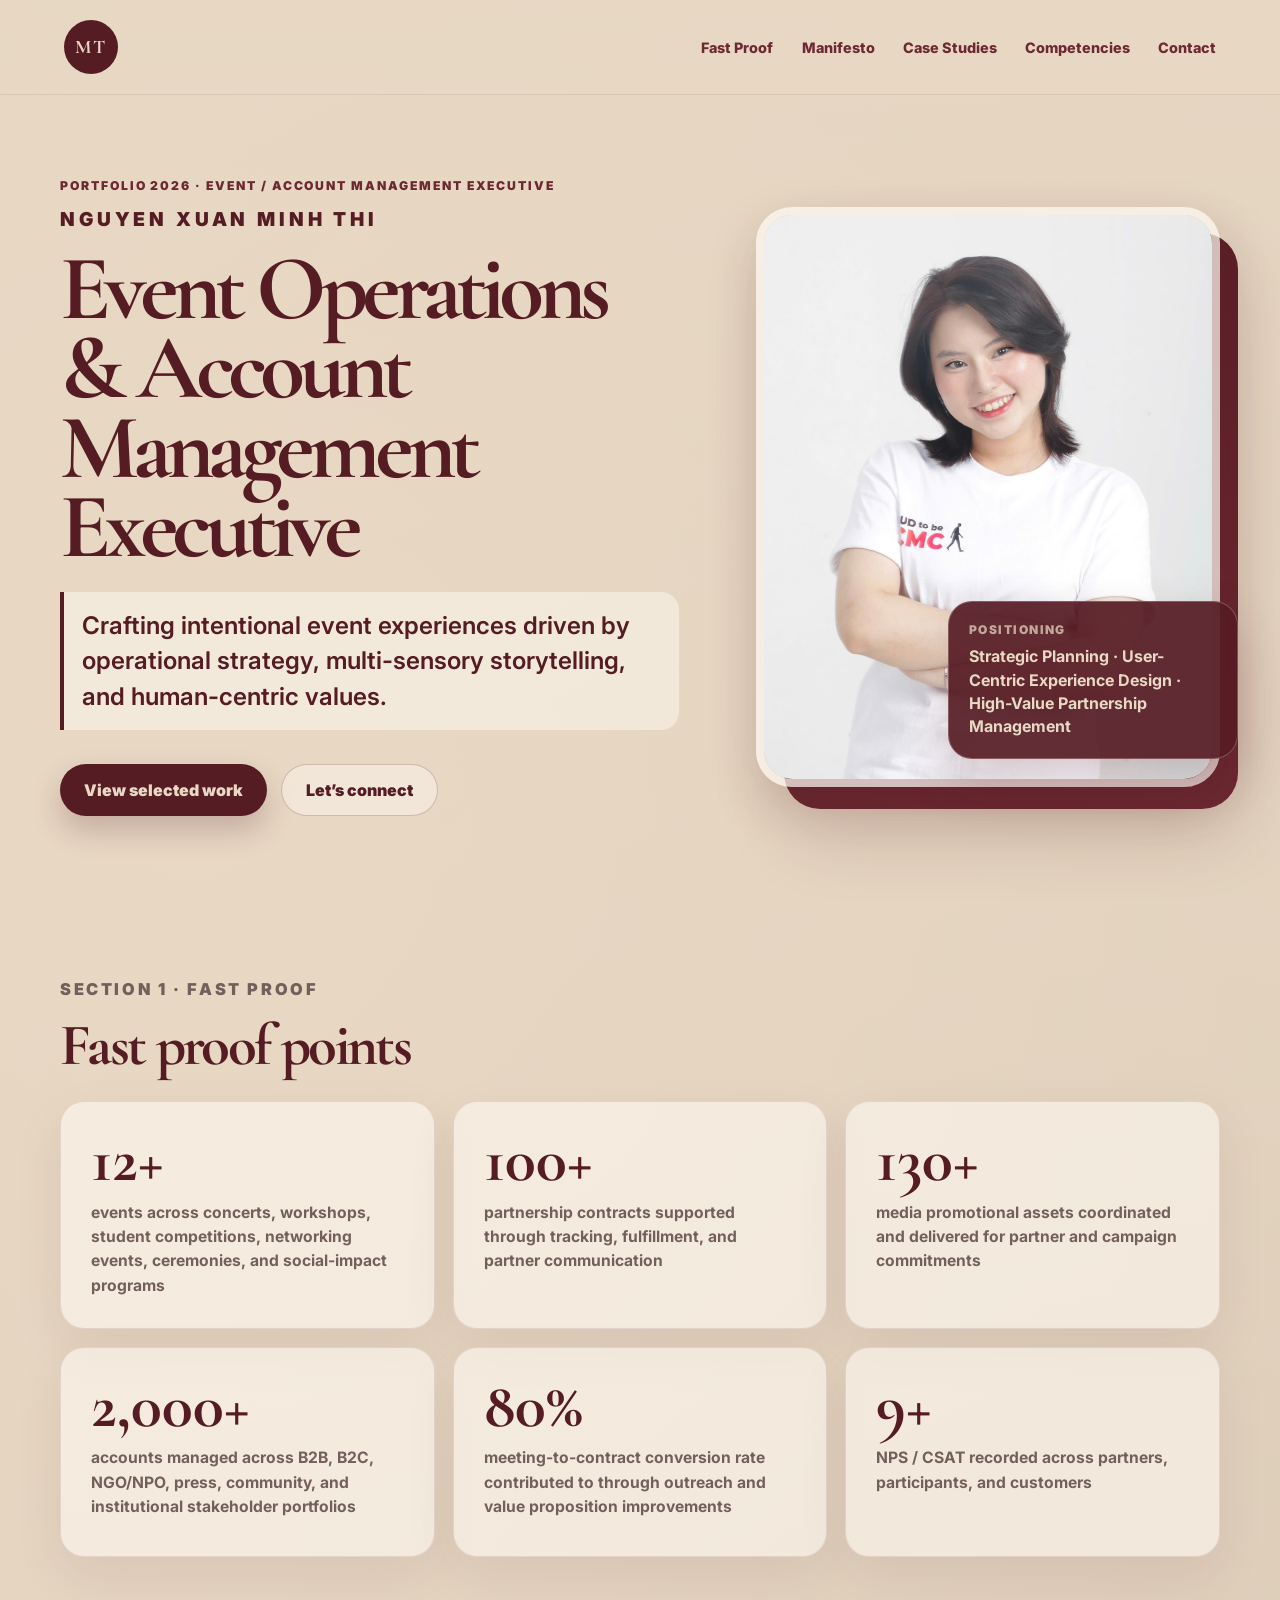
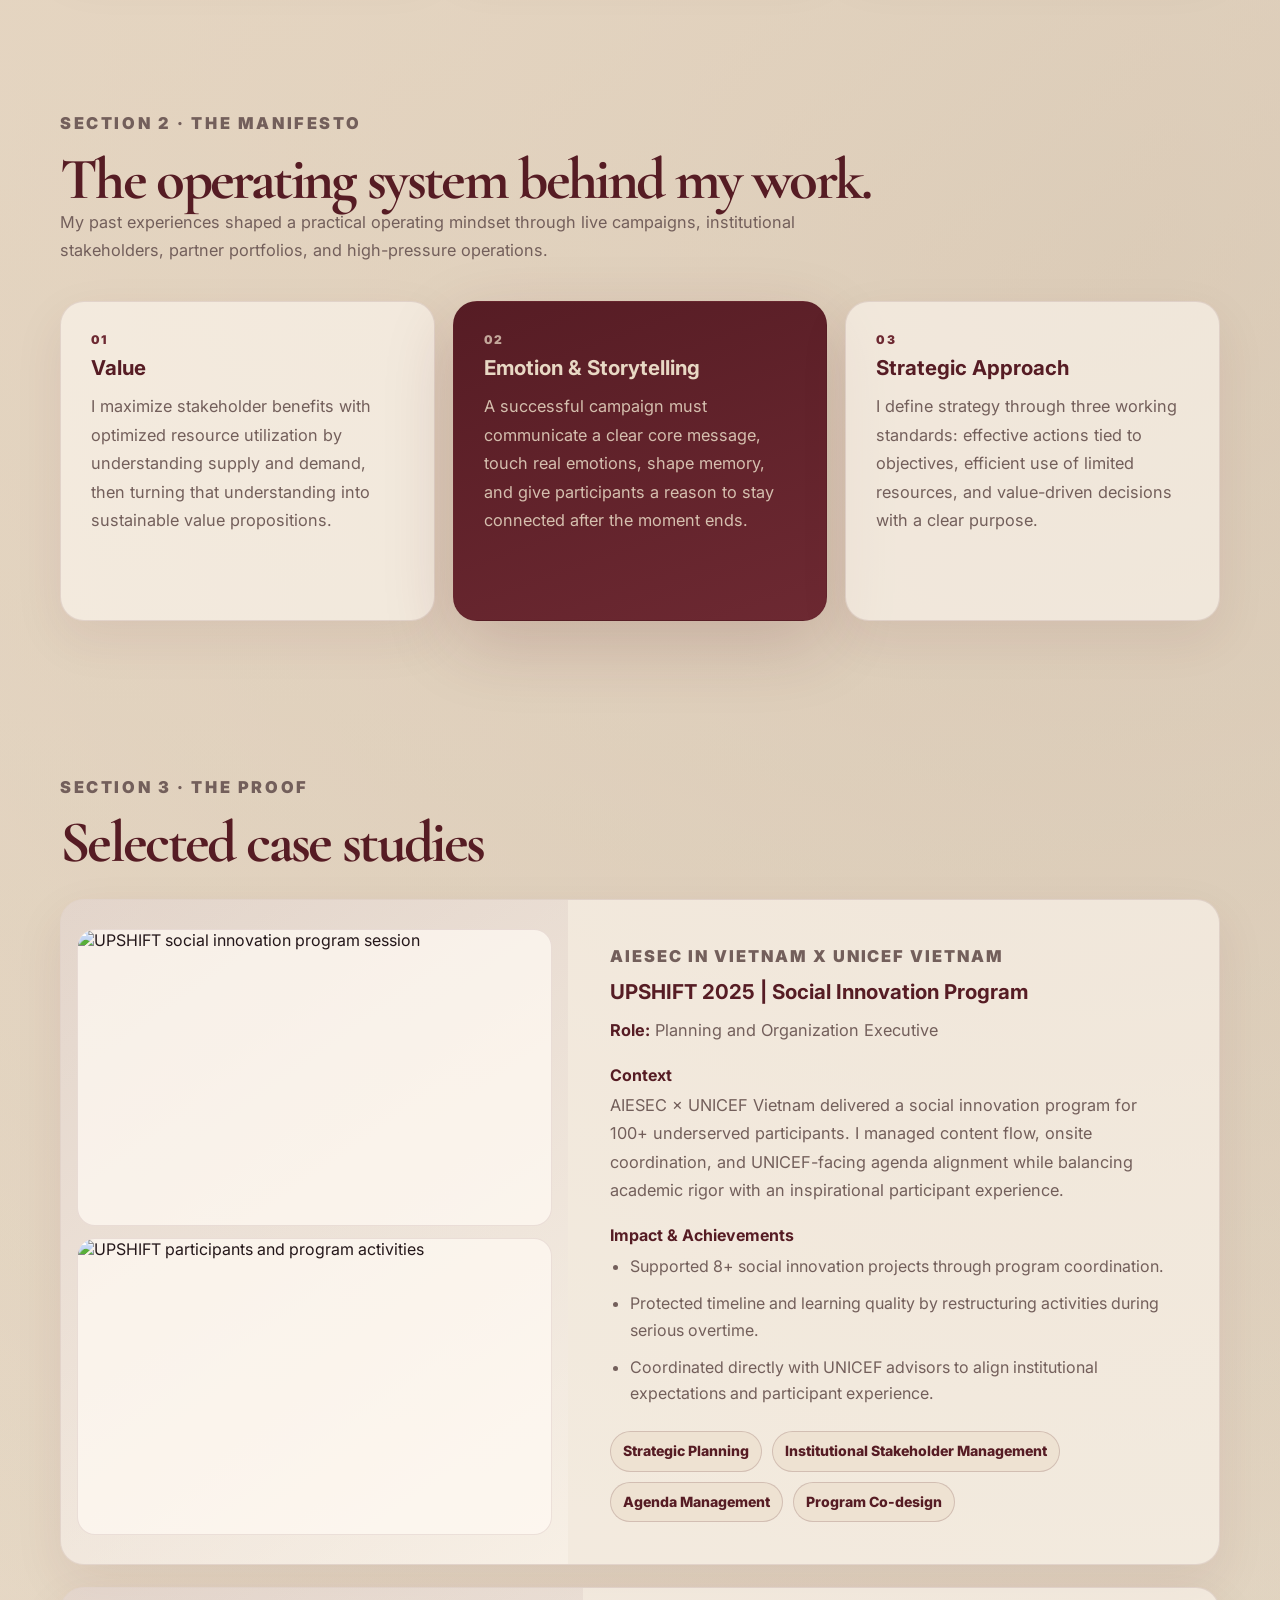
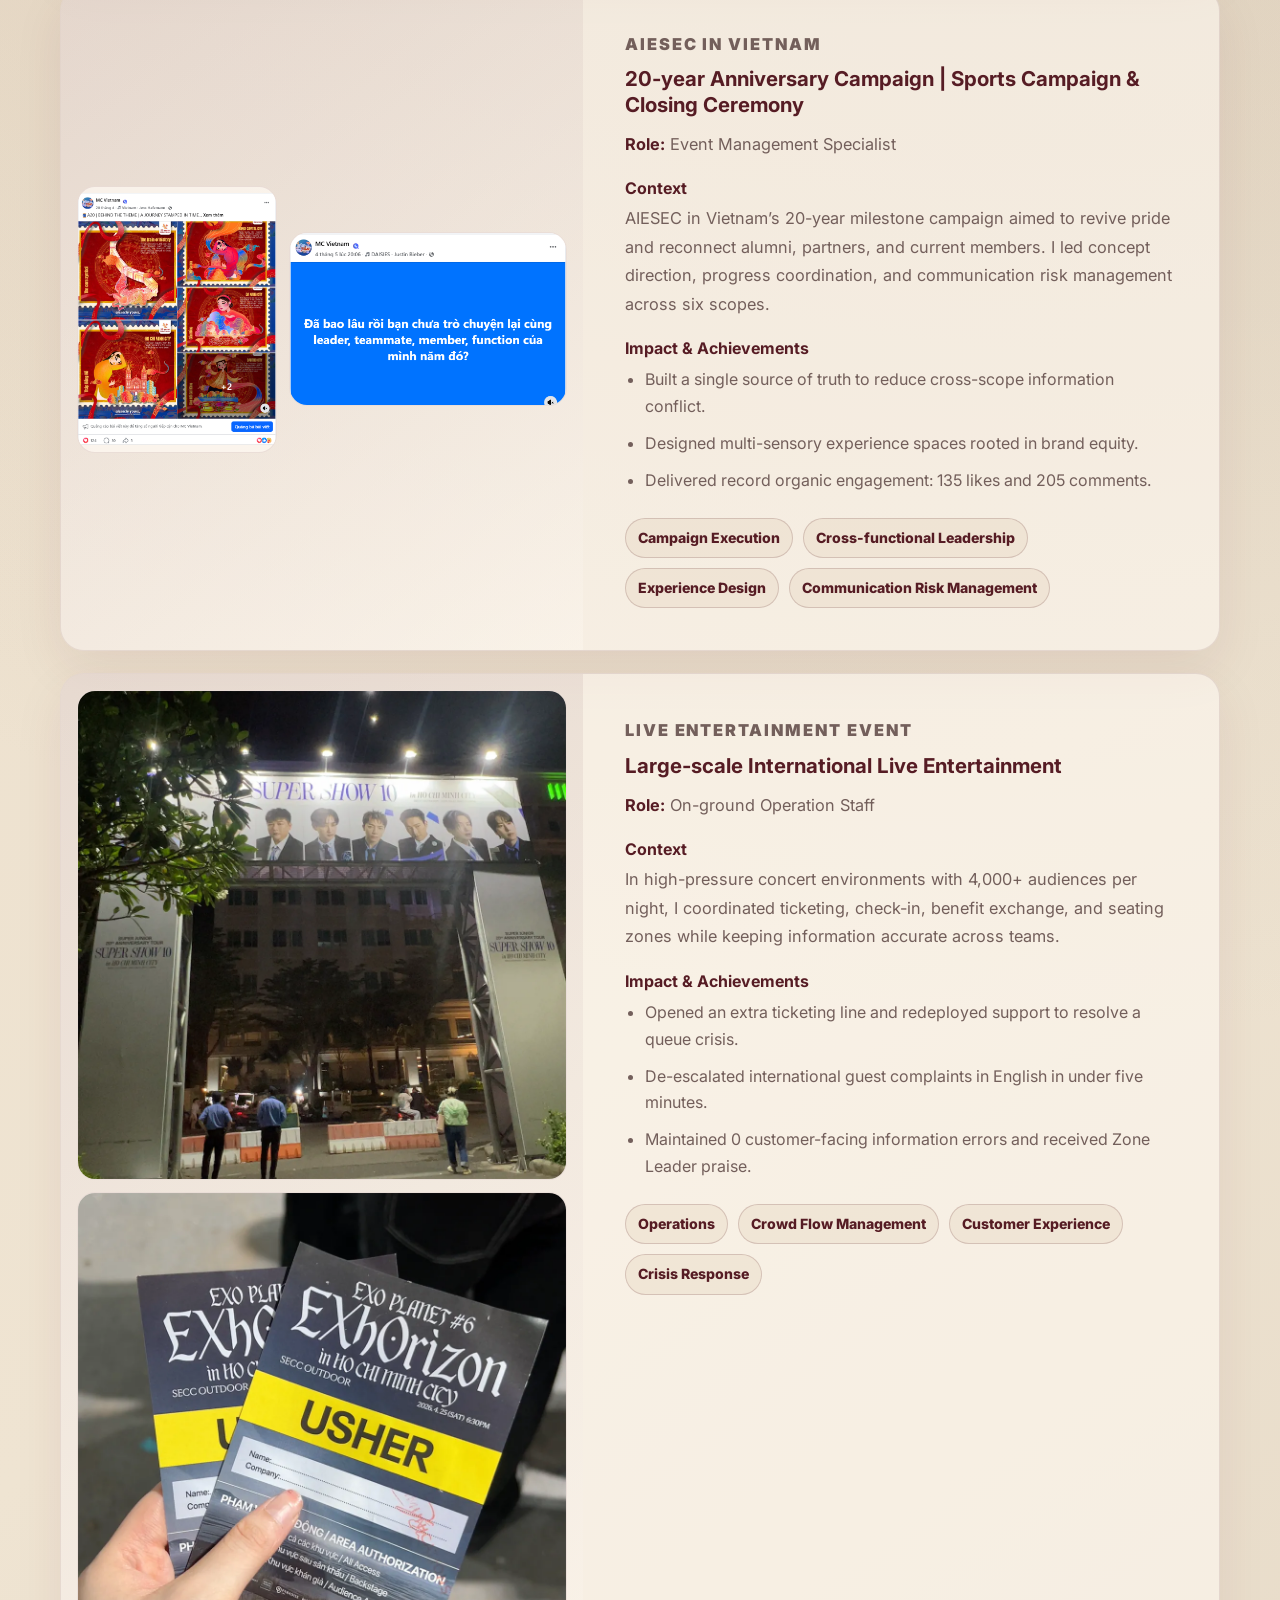
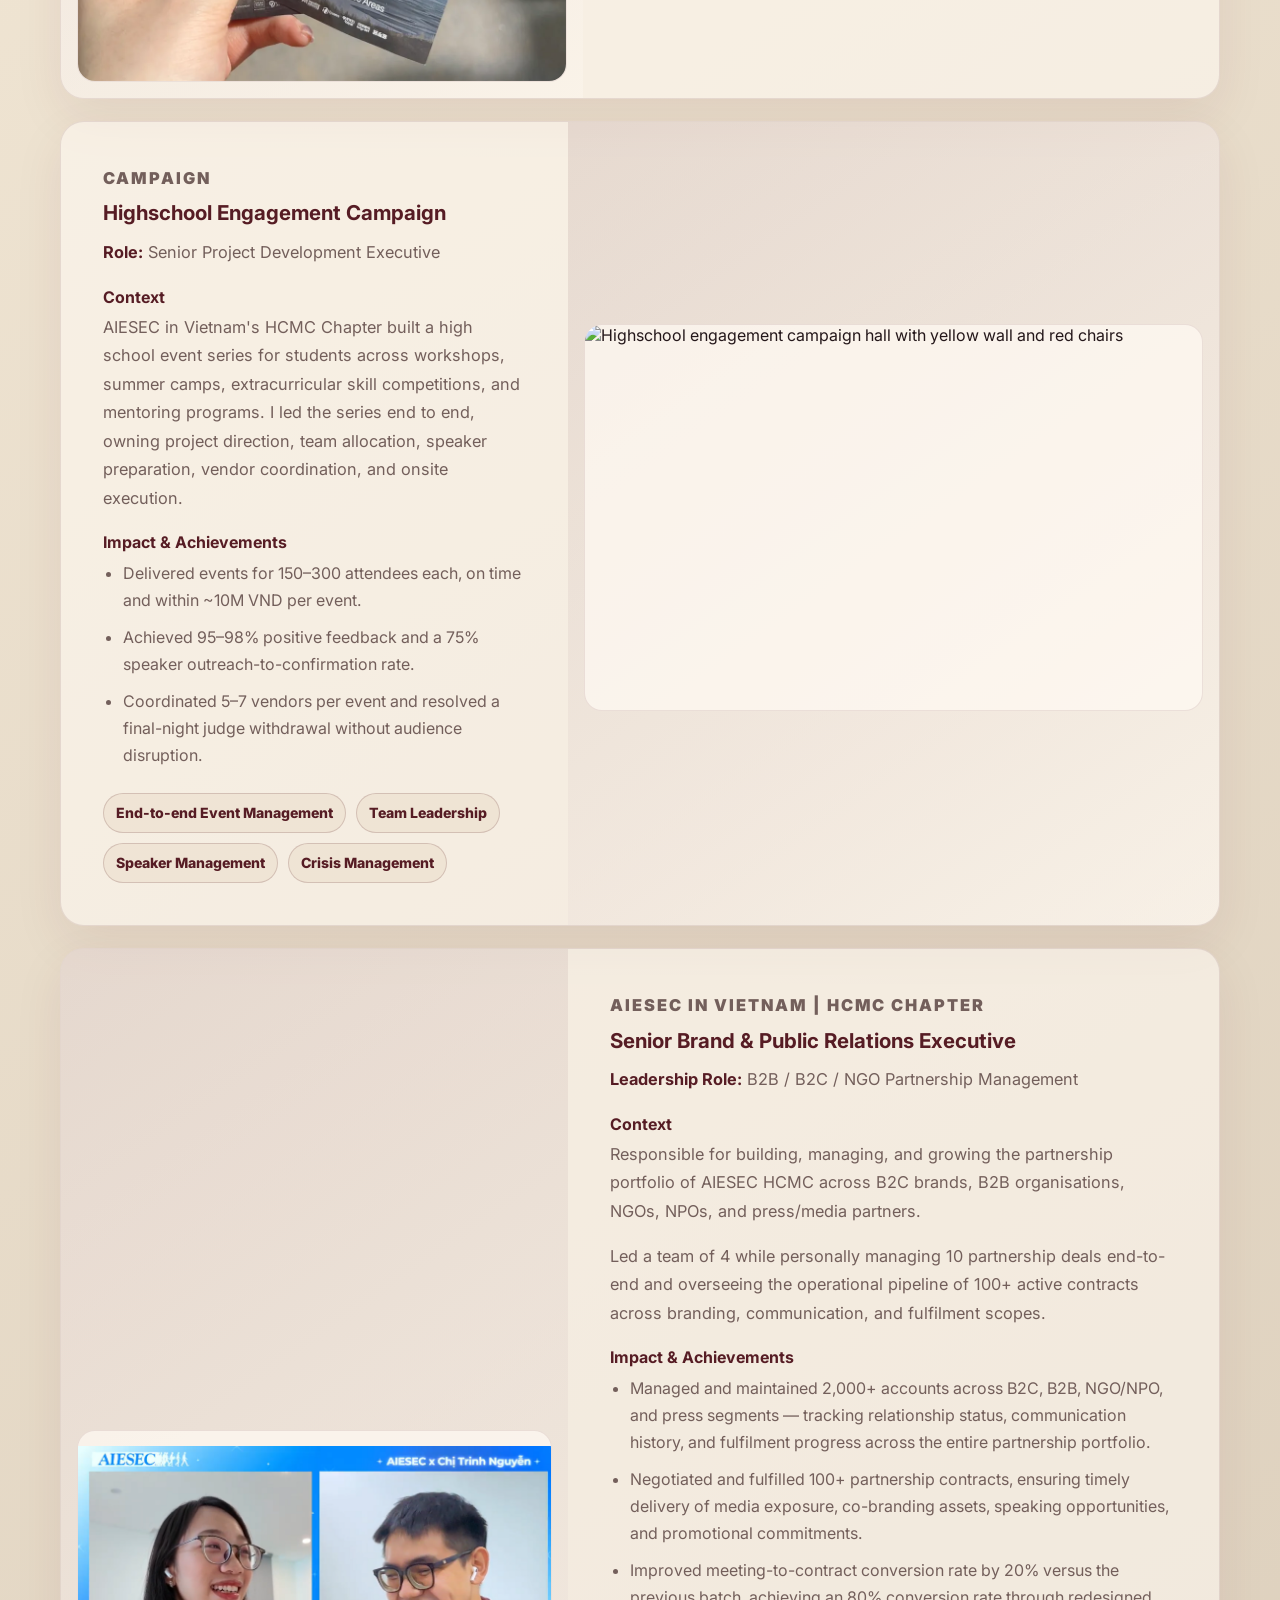
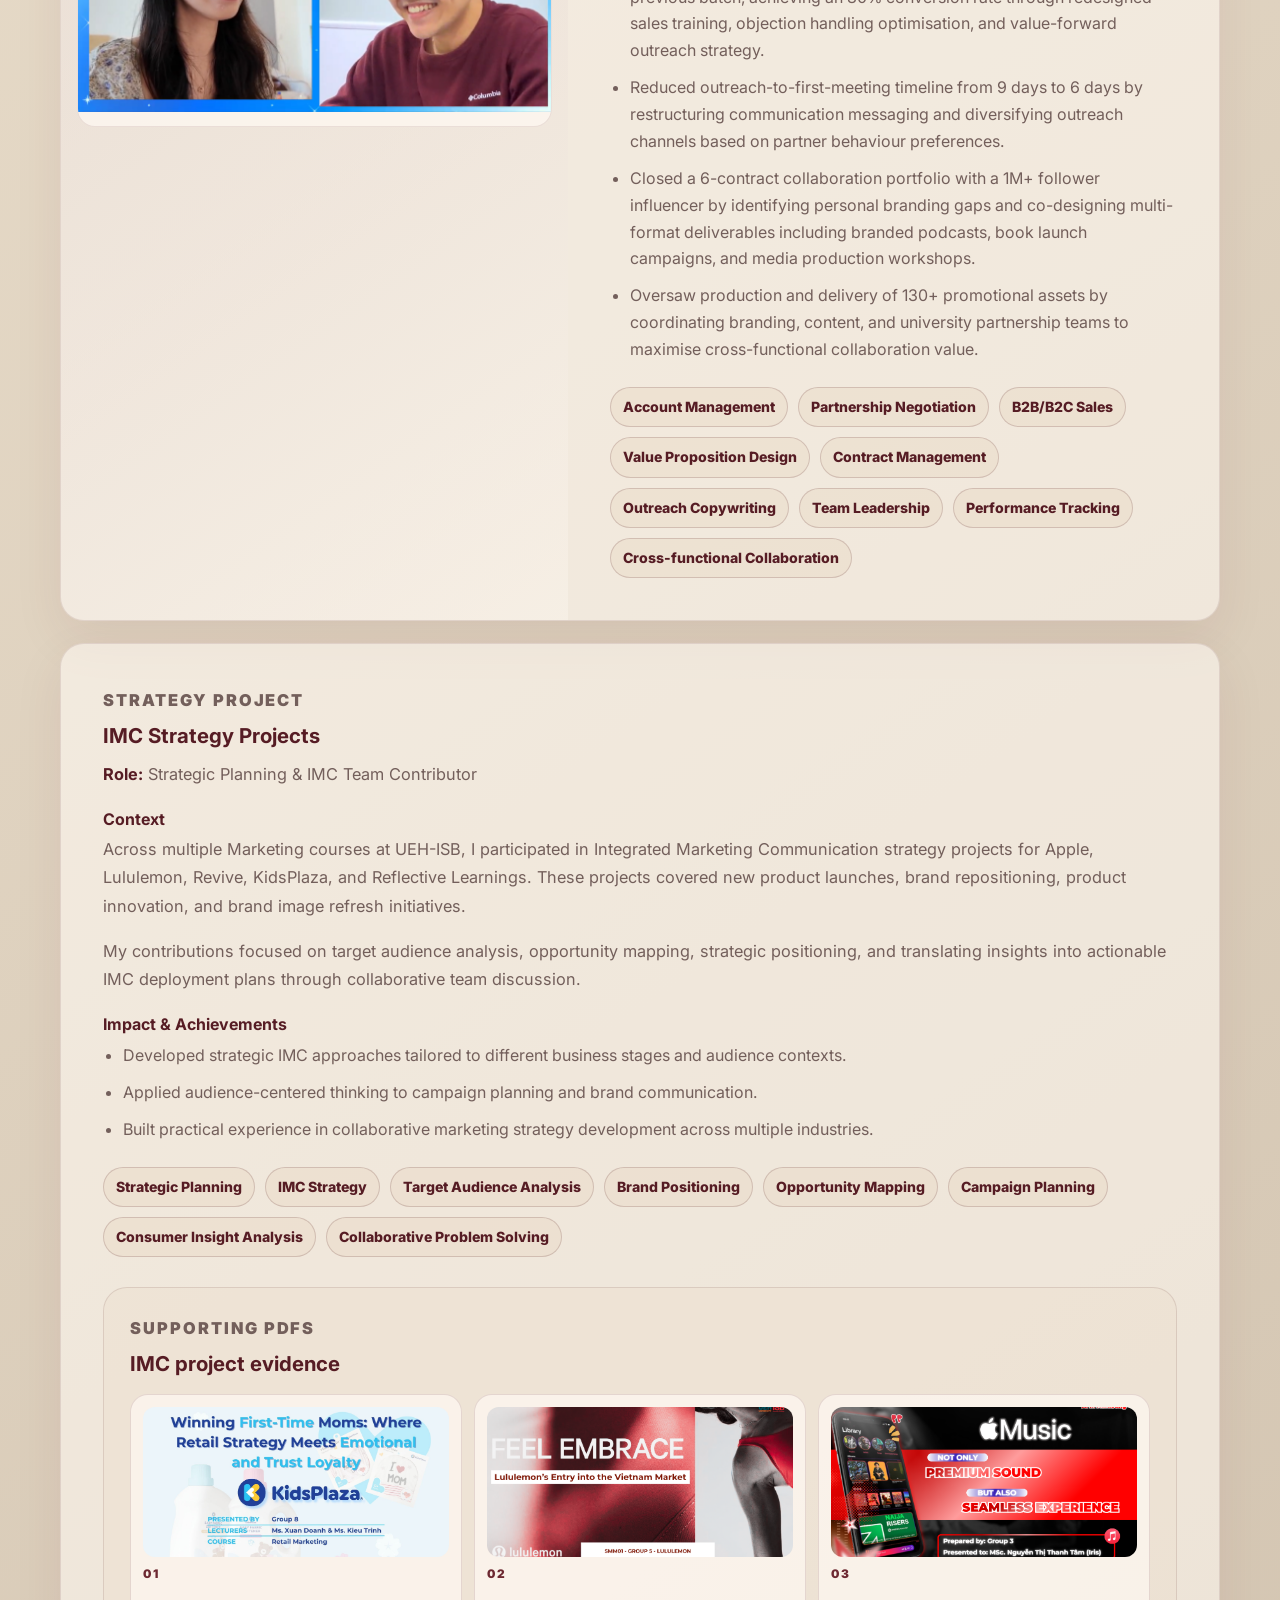
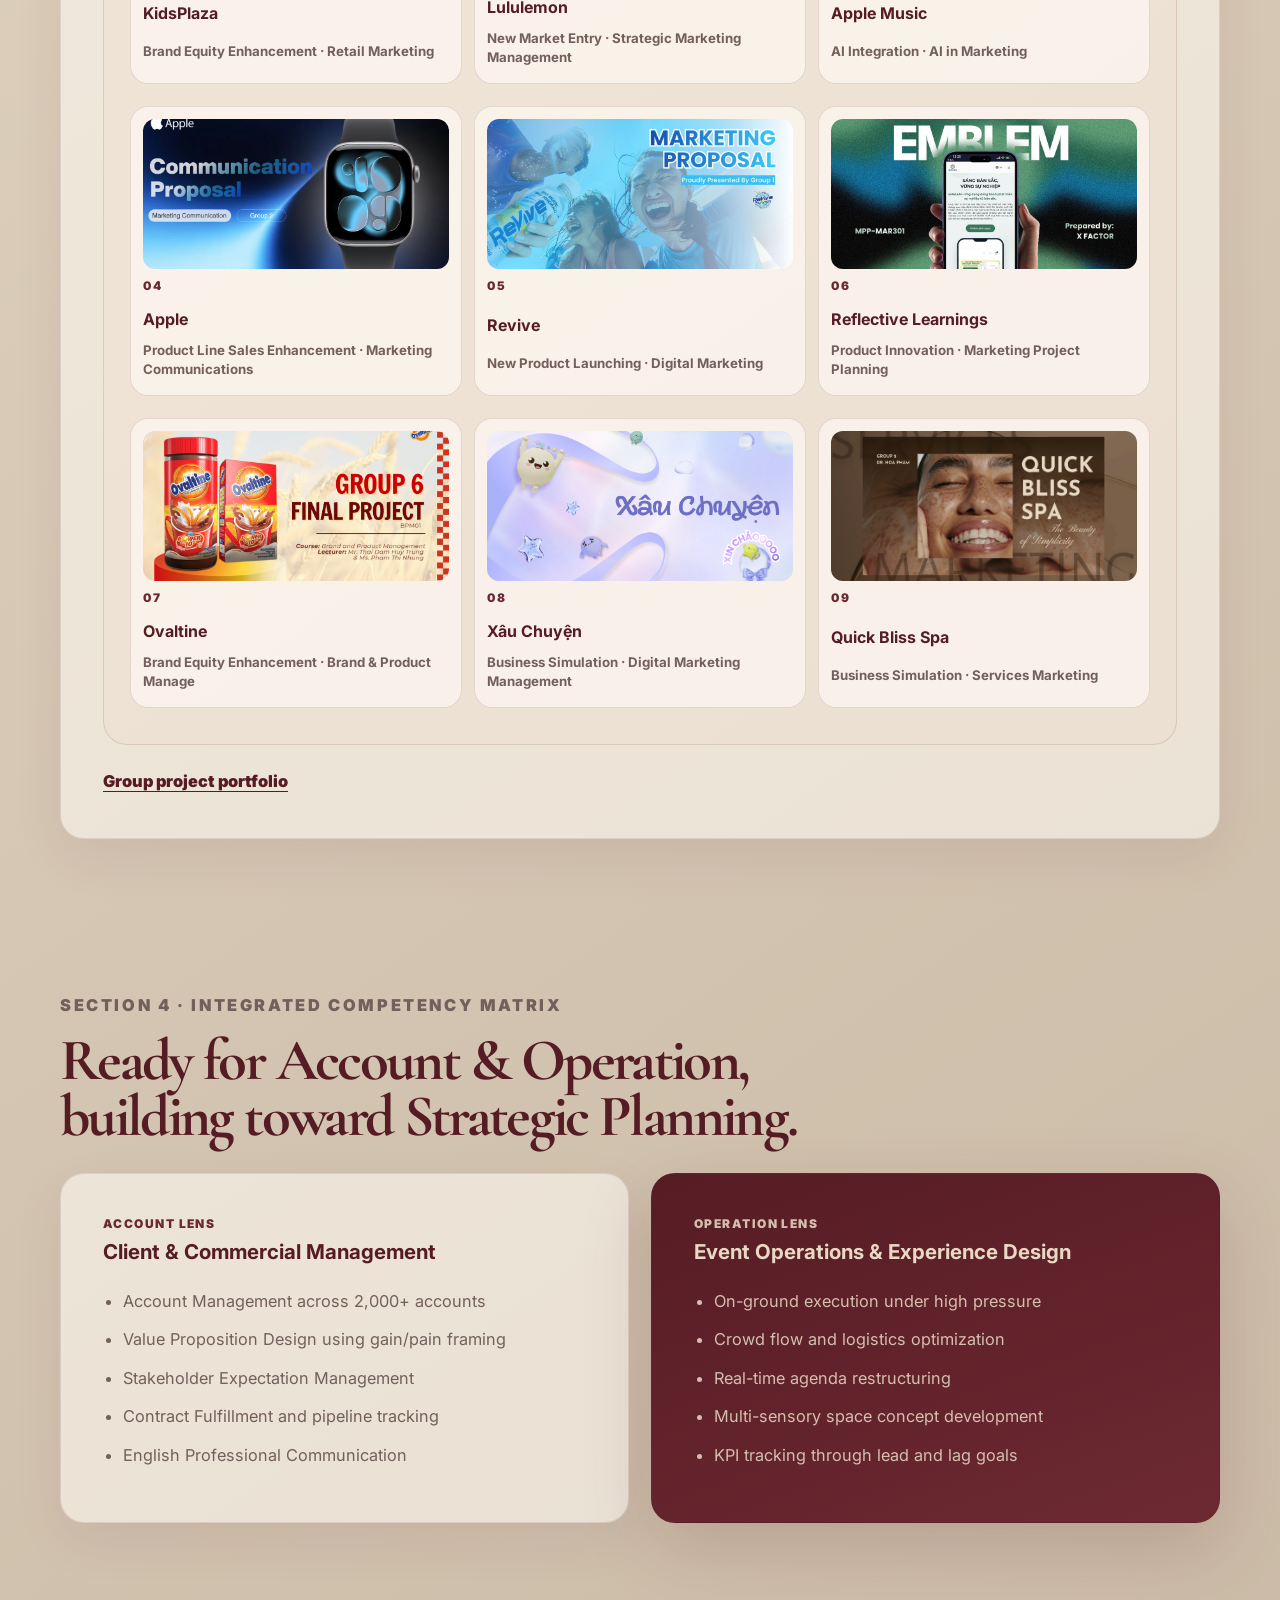
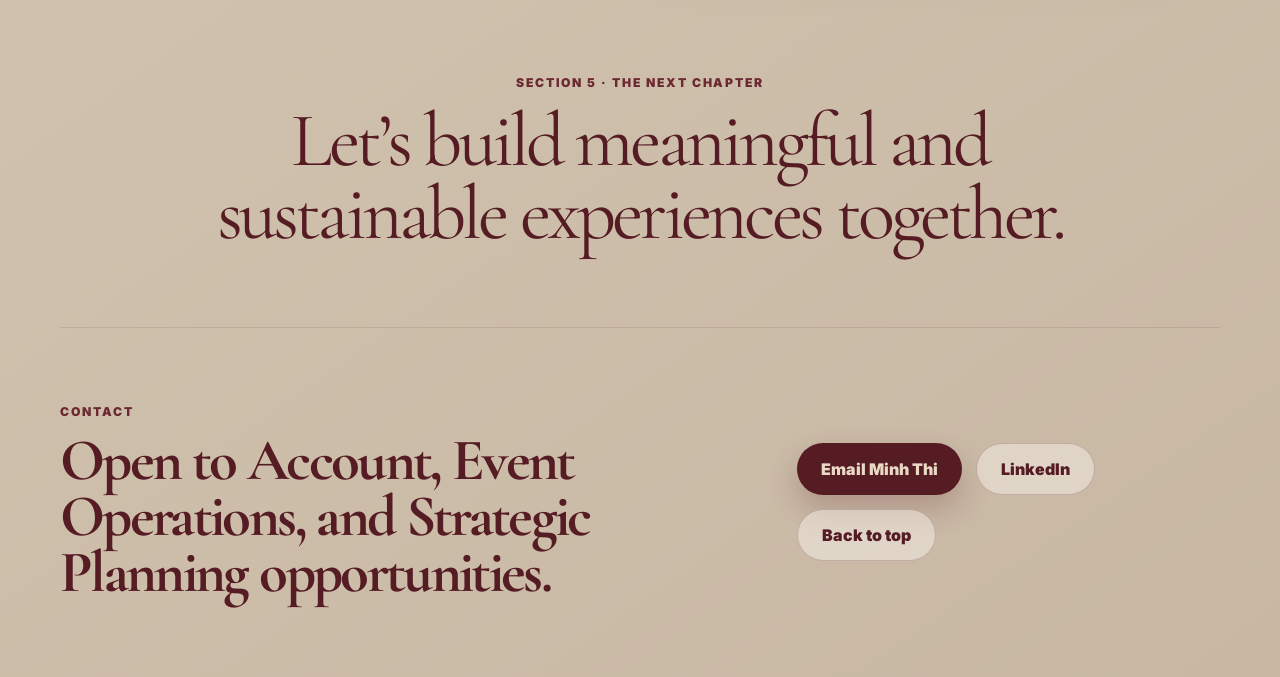
==== commit cc08114b: "fix: update hero text and refine case content descriptions in portfolio" ====
--- a/index.html
+++ b/index.html
@@ -35,8 +35,8 @@
           <p class="name-label">NGUYEN XUAN MINH THI</p>
           <h1>Event Operations & Account Management Executive</h1>
           <p class="hero-text">
-            Strategic Planning - User-Centric Experience Design - High-Value
-            Partnership Management
+            Crafting intentional event experiences driven by operational
+            strategy, multi-sensory storytelling, and human-centric values.
           </p>
           <div class="hero-actions">
             <a class="button primary" href="#case-studies"
@@ -172,10 +172,10 @@
               </figure>
             </div>
             <div class="case-content">
-              <p class="case-kicker">Campaign / Program</p>
-              <h3>Social Innovation Program</h3>
+              <p class="case-kicker">AIESEC in Vietnam x UNICEF Vietnam</p>
+              <h3>UPSHIFT 2025 | Social Innovation Program</h3>
               <p class="role-line">
-                <strong>Role:</strong> Institutional Account & Agenda Manager
+                <strong>Role:</strong> Planning and Organization Executive
               </p>
               <div class="story-block">
                 <strong>Context</strong>
@@ -227,10 +227,13 @@
               </figure>
             </div>
             <div class="case-content">
-              <p class="case-kicker">Campaign / Ceremony</p>
-              <h3>Sports Campaign & Closing Ceremony</h3>
+              <p class="case-kicker">AIESEC in Vietnam</p>
+              <h3>
+                20-year Anniversary Campaign | Sports Campaign & Closing
+                Ceremony
+              </h3>
               <p class="role-line">
-                <strong>Role:</strong> Cross-functional Leader
+                <strong>Role:</strong> Event Management Specialist
               </p>
               <div class="story-block">
                 <strong>Context</strong>
@@ -328,11 +331,6 @@
                   src="./src/image/highschool-engagement.JPG"
                   alt="Highschool engagement campaign hall with yellow wall and red chairs" />
               </figure>
-              <figure class="case-image landscape">
-                <img
-                  src="./src/image/brand-and-pr.png"
-                  alt="Partner program coordination and participant experience" />
-              </figure>
             </div>
             <div class="case-content">
               <p class="case-kicker">Campaign</p>
@@ -373,6 +371,104 @@
                 <span>Team Leadership</span>
                 <span>Speaker Management</span>
                 <span>Crisis Management</span>
+              </div>
+            </div>
+          </article>
+
+          <article class="case-card wide horizontal-event">
+            <div class="case-gallery two-images">
+              <figure class="case-image landscape">
+                <img
+                  src="./src/image/brand-and-pr.png"
+                  alt="Partner program coordination and participant experience" />
+              </figure>
+            </div>
+
+            <div class="case-content">
+              <p class="case-kicker">AIESEC in Vietnam | HCMC Chapter</p>
+
+              <h3>Senior Brand & Public Relations Executive</h3>
+
+              <p class="role-line">
+                <strong>Leadership Role:</strong> B2B / B2C / NGO Partnership
+                Management
+              </p>
+
+              <div class="story-block">
+                <strong>Context</strong>
+
+                <p>
+                  Responsible for building, managing, and growing the
+                  partnership portfolio of AIESEC HCMC across B2C brands, B2B
+                  organisations, NGOs, NPOs, and press/media partners.
+                </p>
+
+                <p>
+                  Led a team of 4 while personally managing 10 partnership deals
+                  end-to-end and overseeing the operational pipeline of 100+
+                  active contracts across branding, communication, and
+                  fulfilment scopes.
+                </p>
+              </div>
+
+              <div class="story-block">
+                <strong>Impact & Achievements</strong>
+
+                <ul>
+                  <li>
+                    Managed and maintained 2,000+ accounts across B2C, B2B,
+                    NGO/NPO, and press segments — tracking relationship status,
+                    communication history, and fulfilment progress across the
+                    entire partnership portfolio.
+                  </li>
+
+                  <li>
+                    Negotiated and fulfilled 100+ partnership contracts,
+                    ensuring timely delivery of media exposure, co-branding
+                    assets, speaking opportunities, and promotional commitments.
+                  </li>
+
+                  <li>
+                    Improved meeting-to-contract conversion rate by 20% versus
+                    the previous batch, achieving an 80% conversion rate through
+                    redesigned sales training, objection handling optimisation,
+                    and value-forward outreach strategy.
+                  </li>
+
+                  <li>
+                    Reduced outreach-to-first-meeting timeline from 9 days to 6
+                    days by restructuring communication messaging and
+                    diversifying outreach channels based on partner behaviour
+                    preferences.
+                  </li>
+
+                  <li>
+                    Closed a 6-contract collaboration portfolio with a 1M+
+                    follower influencer by identifying personal branding gaps
+                    and co-designing multi-format deliverables including branded
+                    podcasts, book launch campaigns, and media production
+                    workshops.
+                  </li>
+
+                  <li>
+                    Oversaw production and delivery of 130+ promotional assets
+                    by coordinating branding, content, and university
+                    partnership teams to maximise cross-functional collaboration
+                    value.
+                  </li>
+                </ul>
+              </div>
+
+              <div class="skill-tags">
+                <span>Account Management</span>
+                <span>Partnership Negotiation</span>
+                <span>B2B/B2C Sales</span>
+                <span>Value Proposition Design</span>
+                <span>Contract Management</span>
+                <span>Outreach Copywriting</span>
+                <span>Team Leadership</span>
+                <span>Performance Tracking</span>
+                <span>Cross-functional Collaboration</span>
               </div>
             </div>
           </article>
@@ -434,11 +530,6 @@
                     <p class="case-kicker">Supporting PDFs</p>
                     <h4 id="imc-pdf-heading">IMC project evidence</h4>
                   </div>
-                  <p>
-                    Preview each project directly, open a larger view, or use
-                    the external link if the file is too large for browser
-                    preview.
-                  </p>
                 </div>
                 <ol class="pdf-proof-list">
                   <li>
--- a/src/styles.css
+++ b/src/styles.css
@@ -207,7 +207,7 @@
   background: rgba(255, 250, 243, 0.48);
   color: var(--burgundy);
   font-size: clamp(1.18rem, 1.9vw, 1.55rem);
-  font-weight: 900;
+  font-weight: 600;
   line-height: 1.45;
 }
 
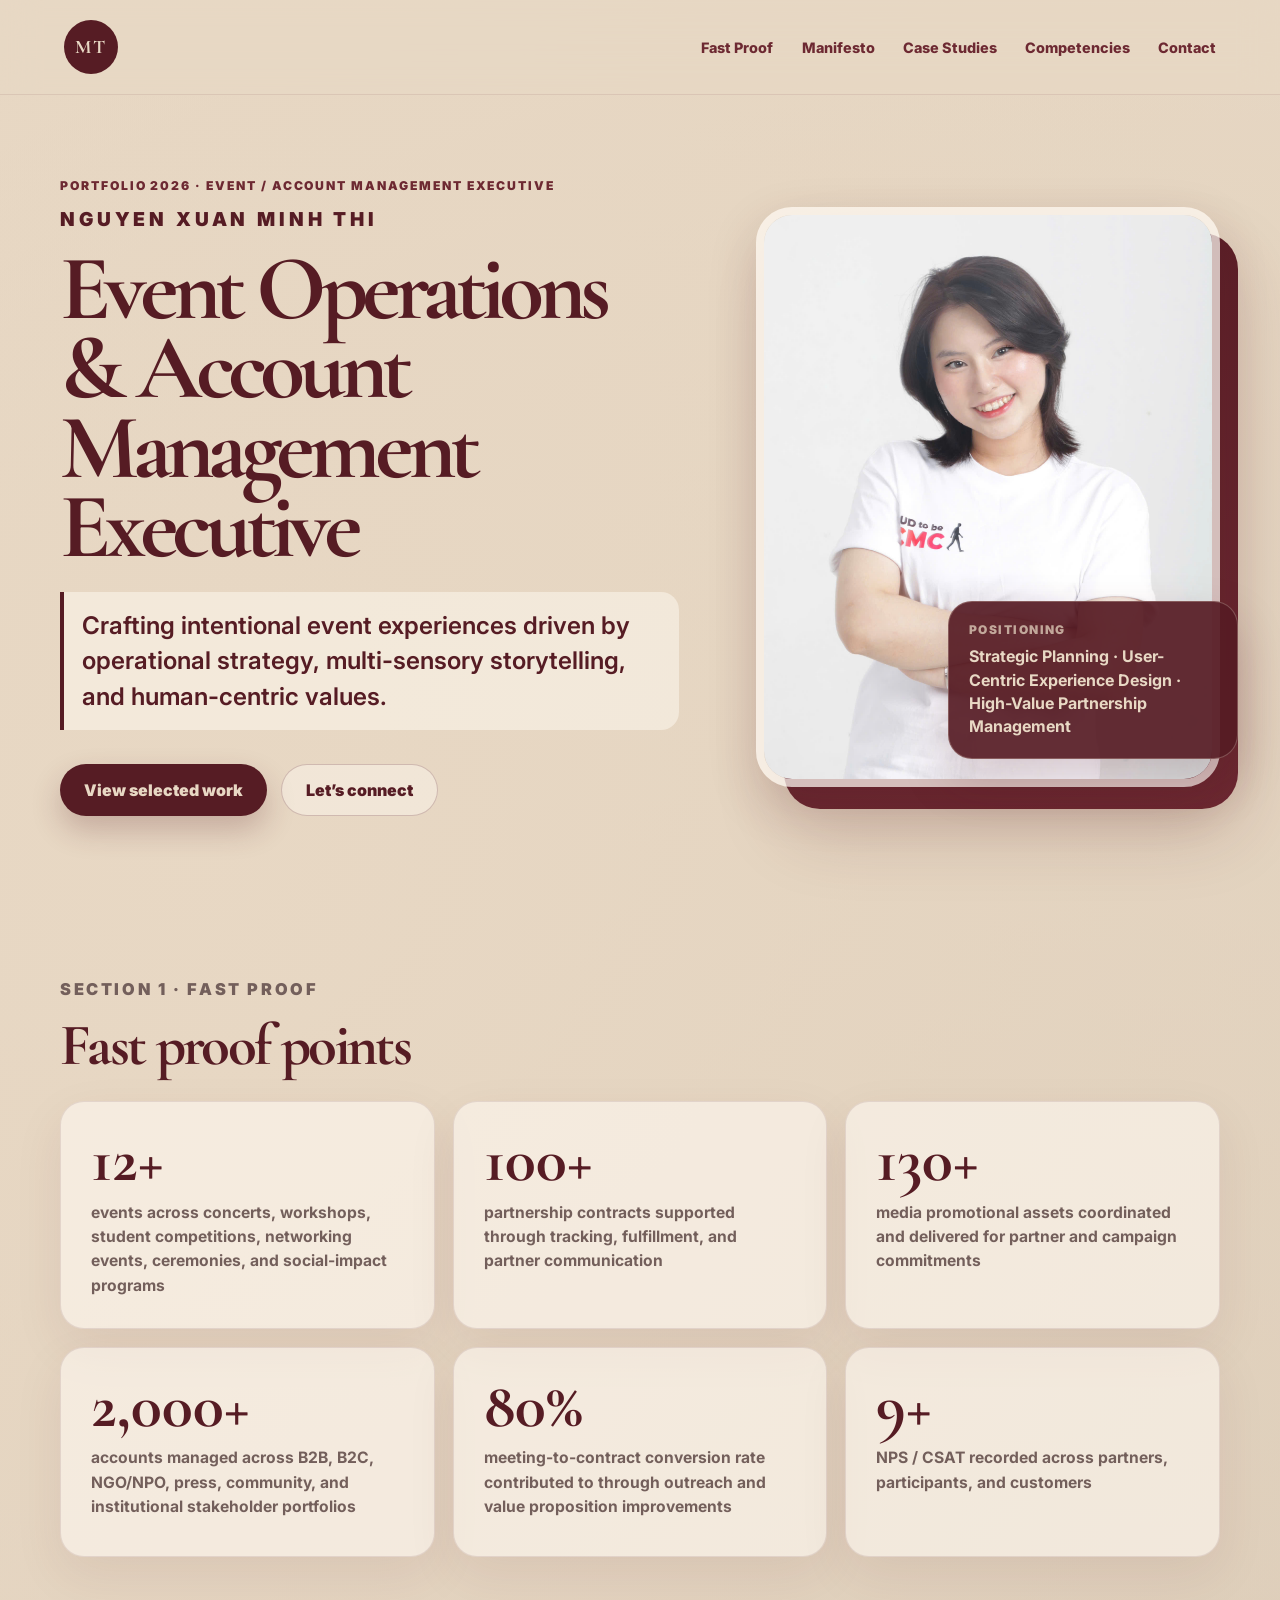
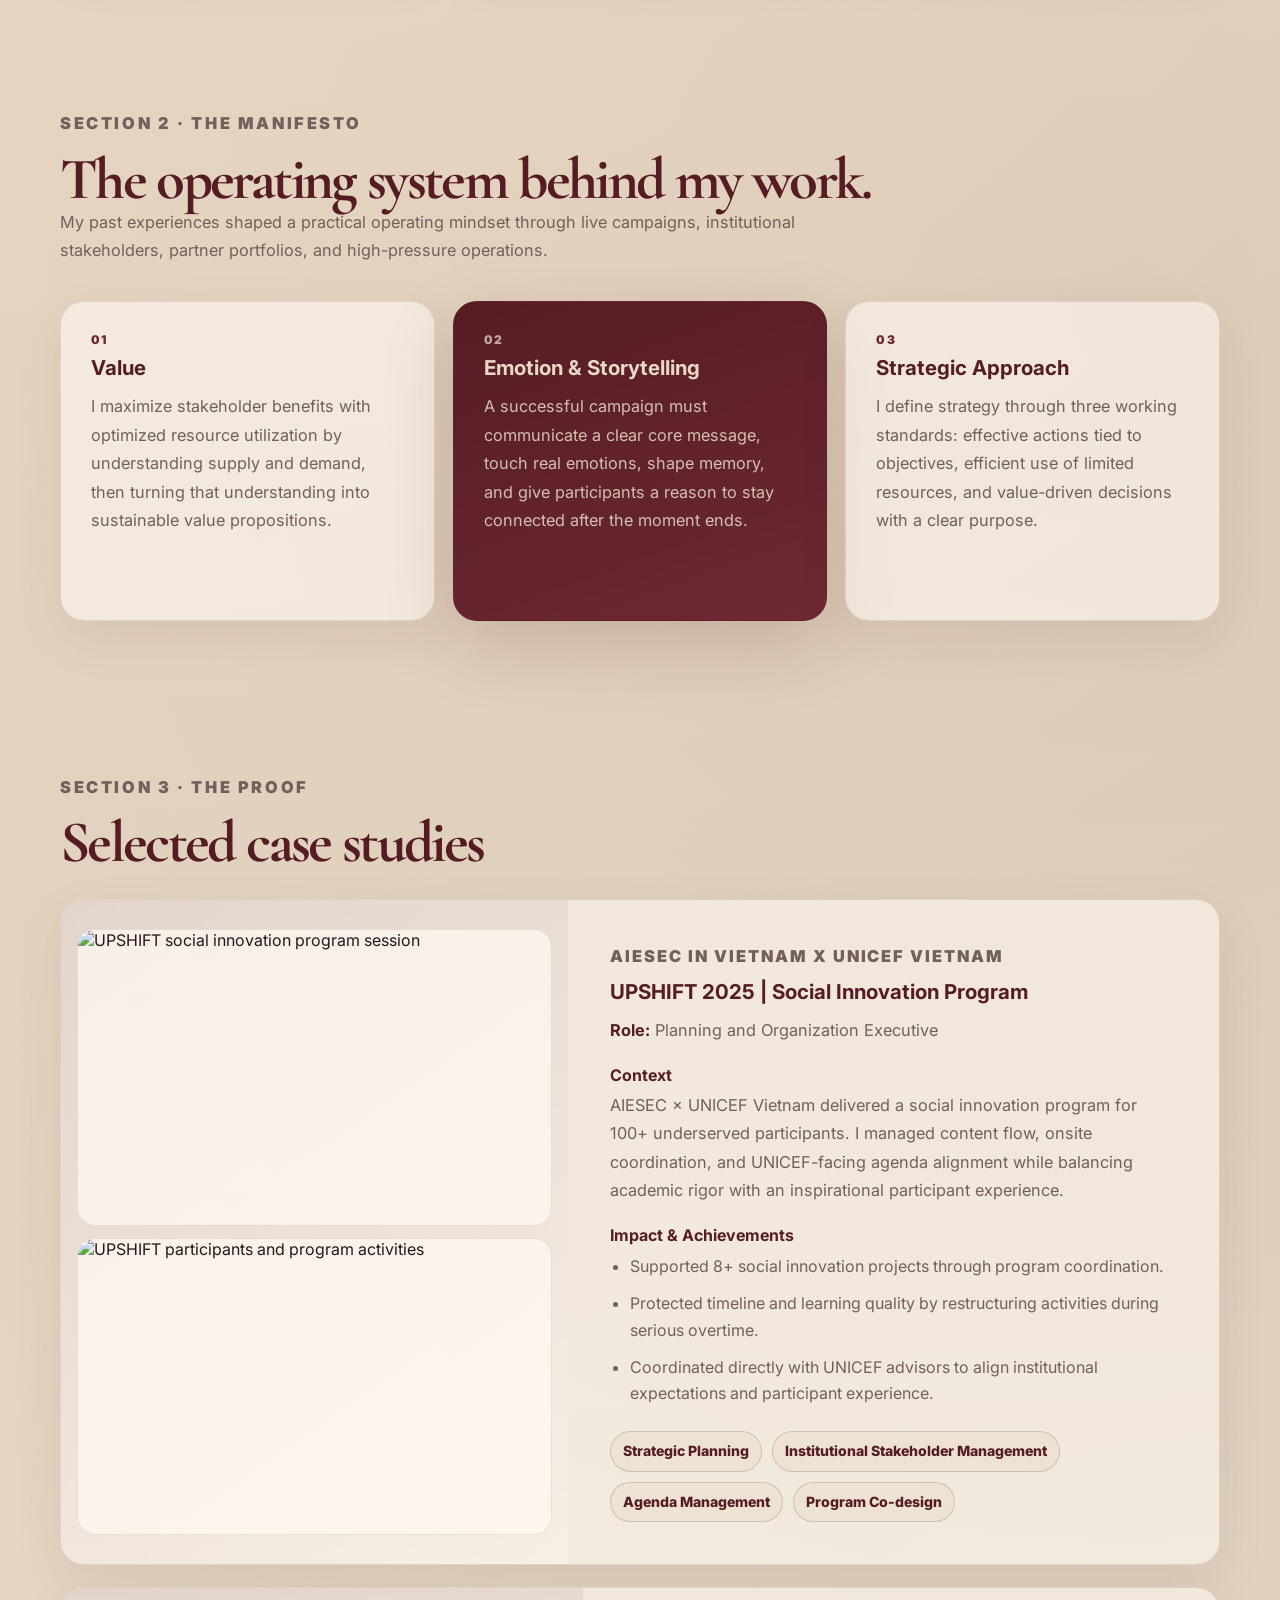
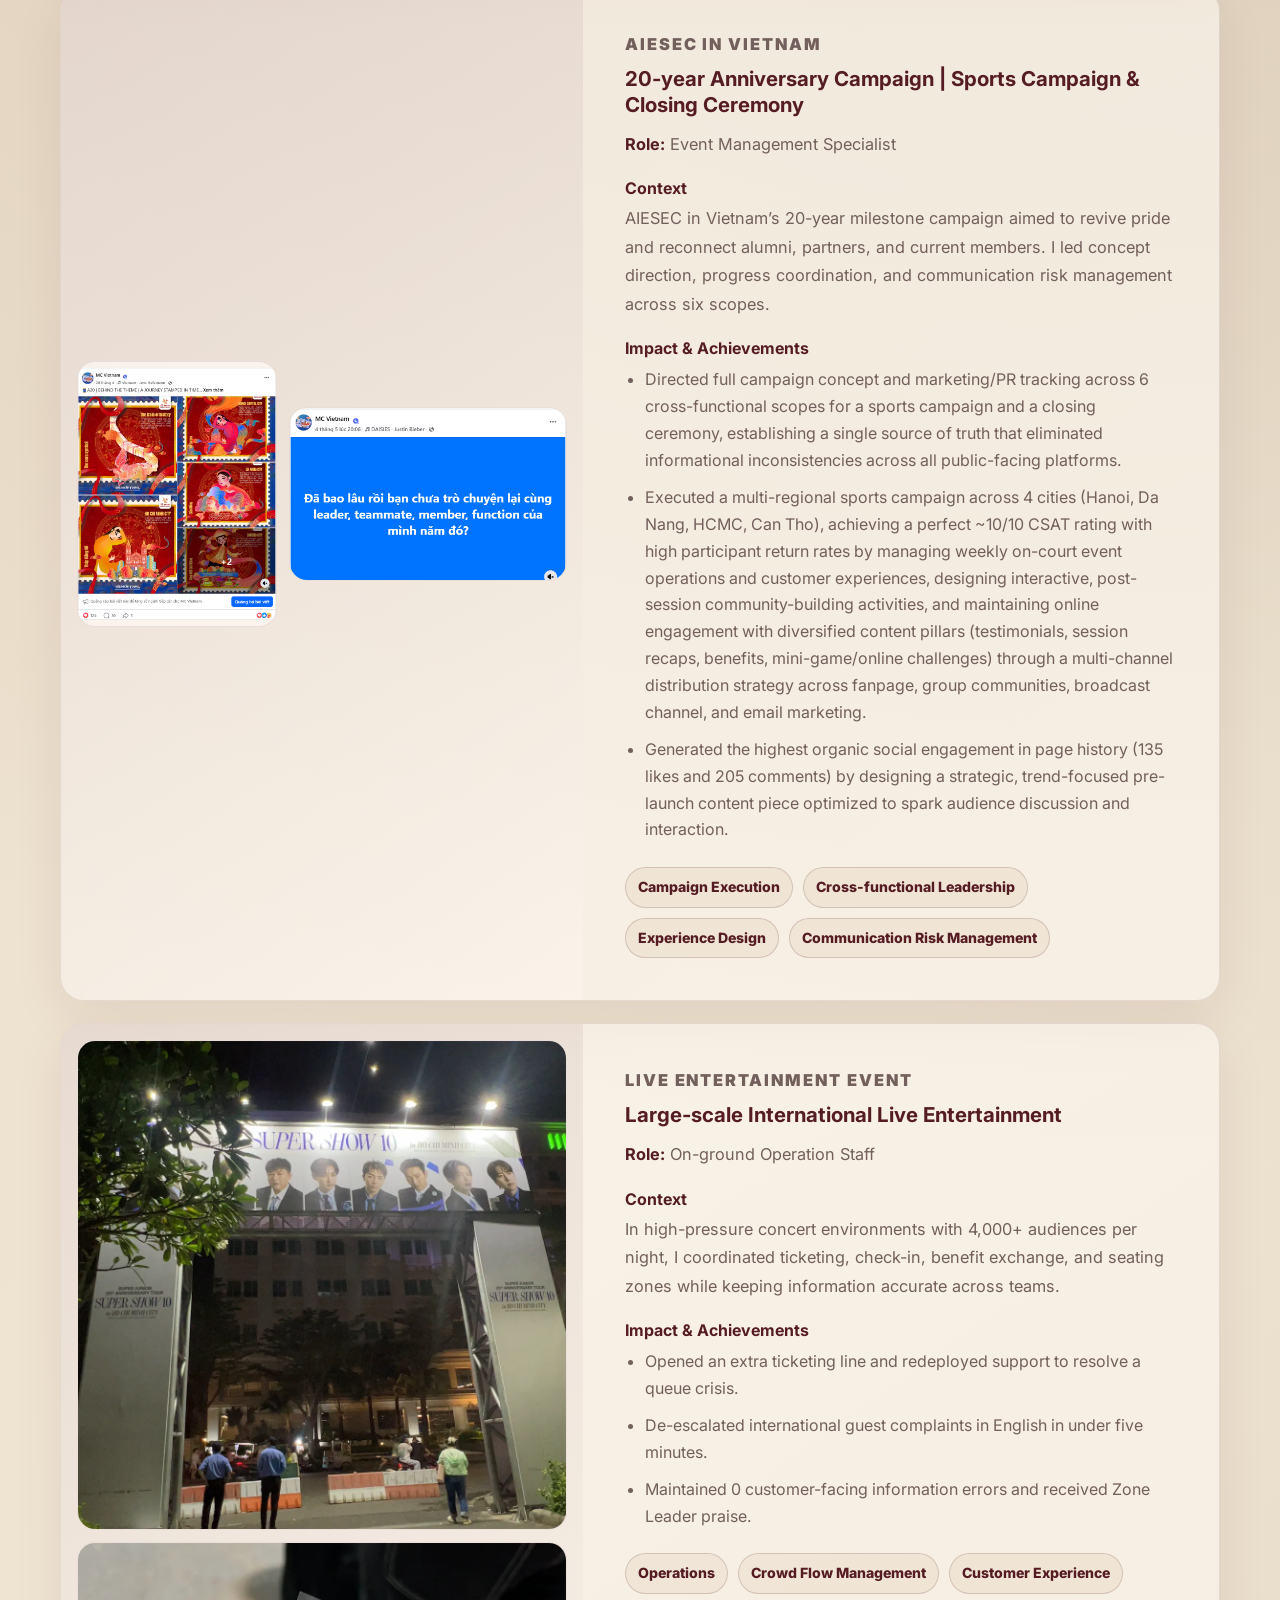
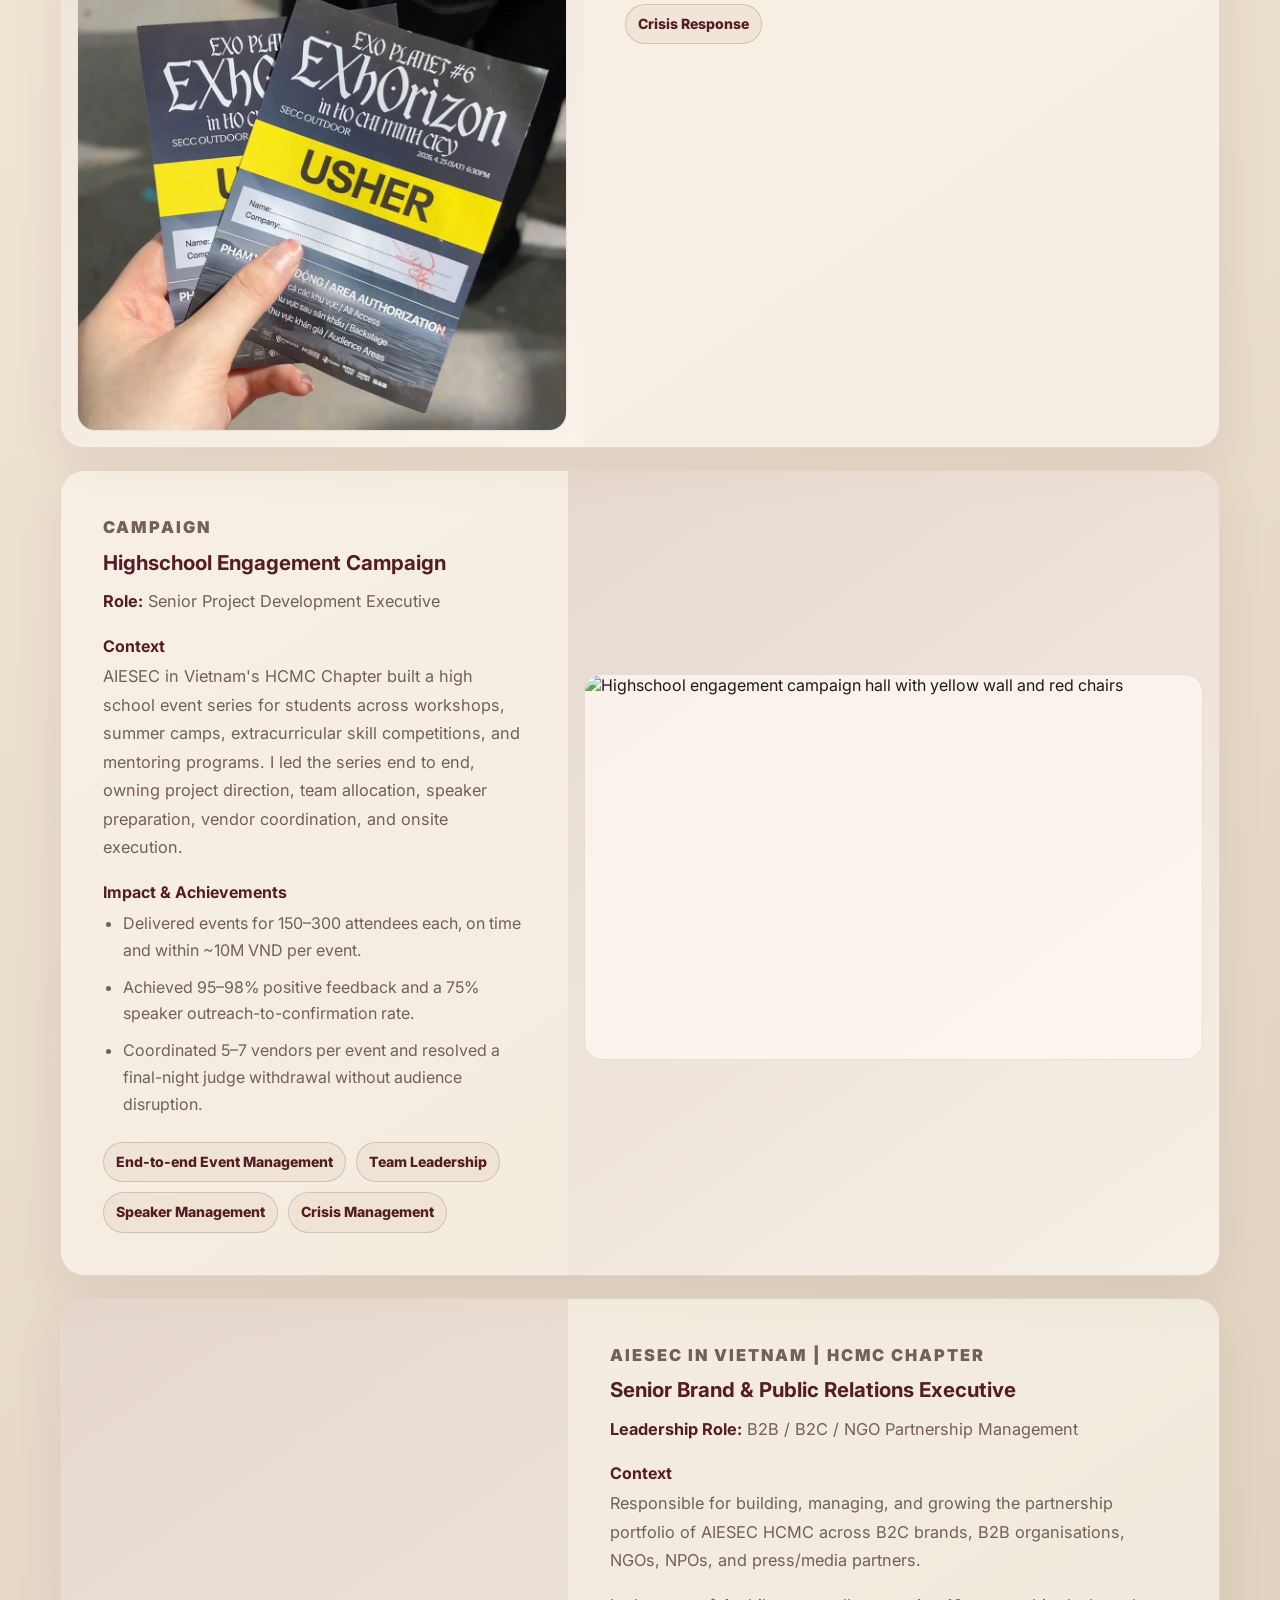
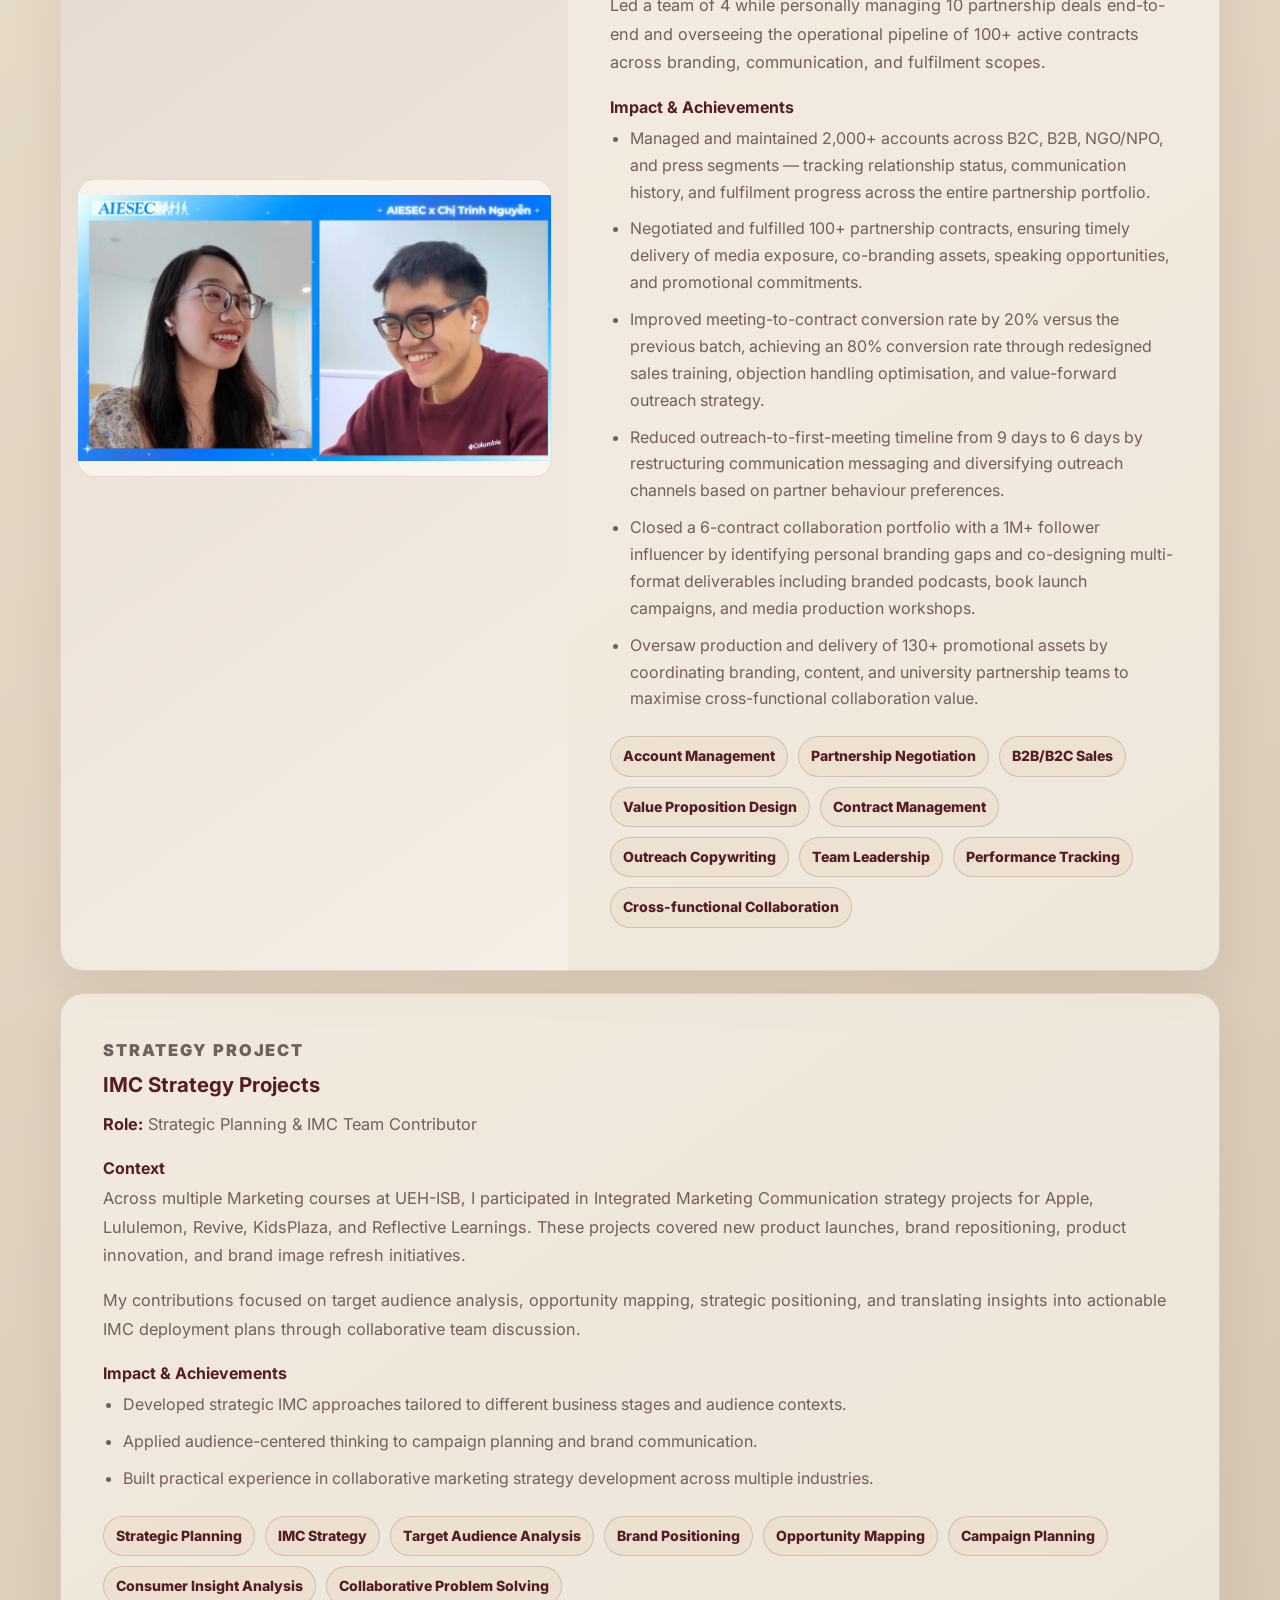
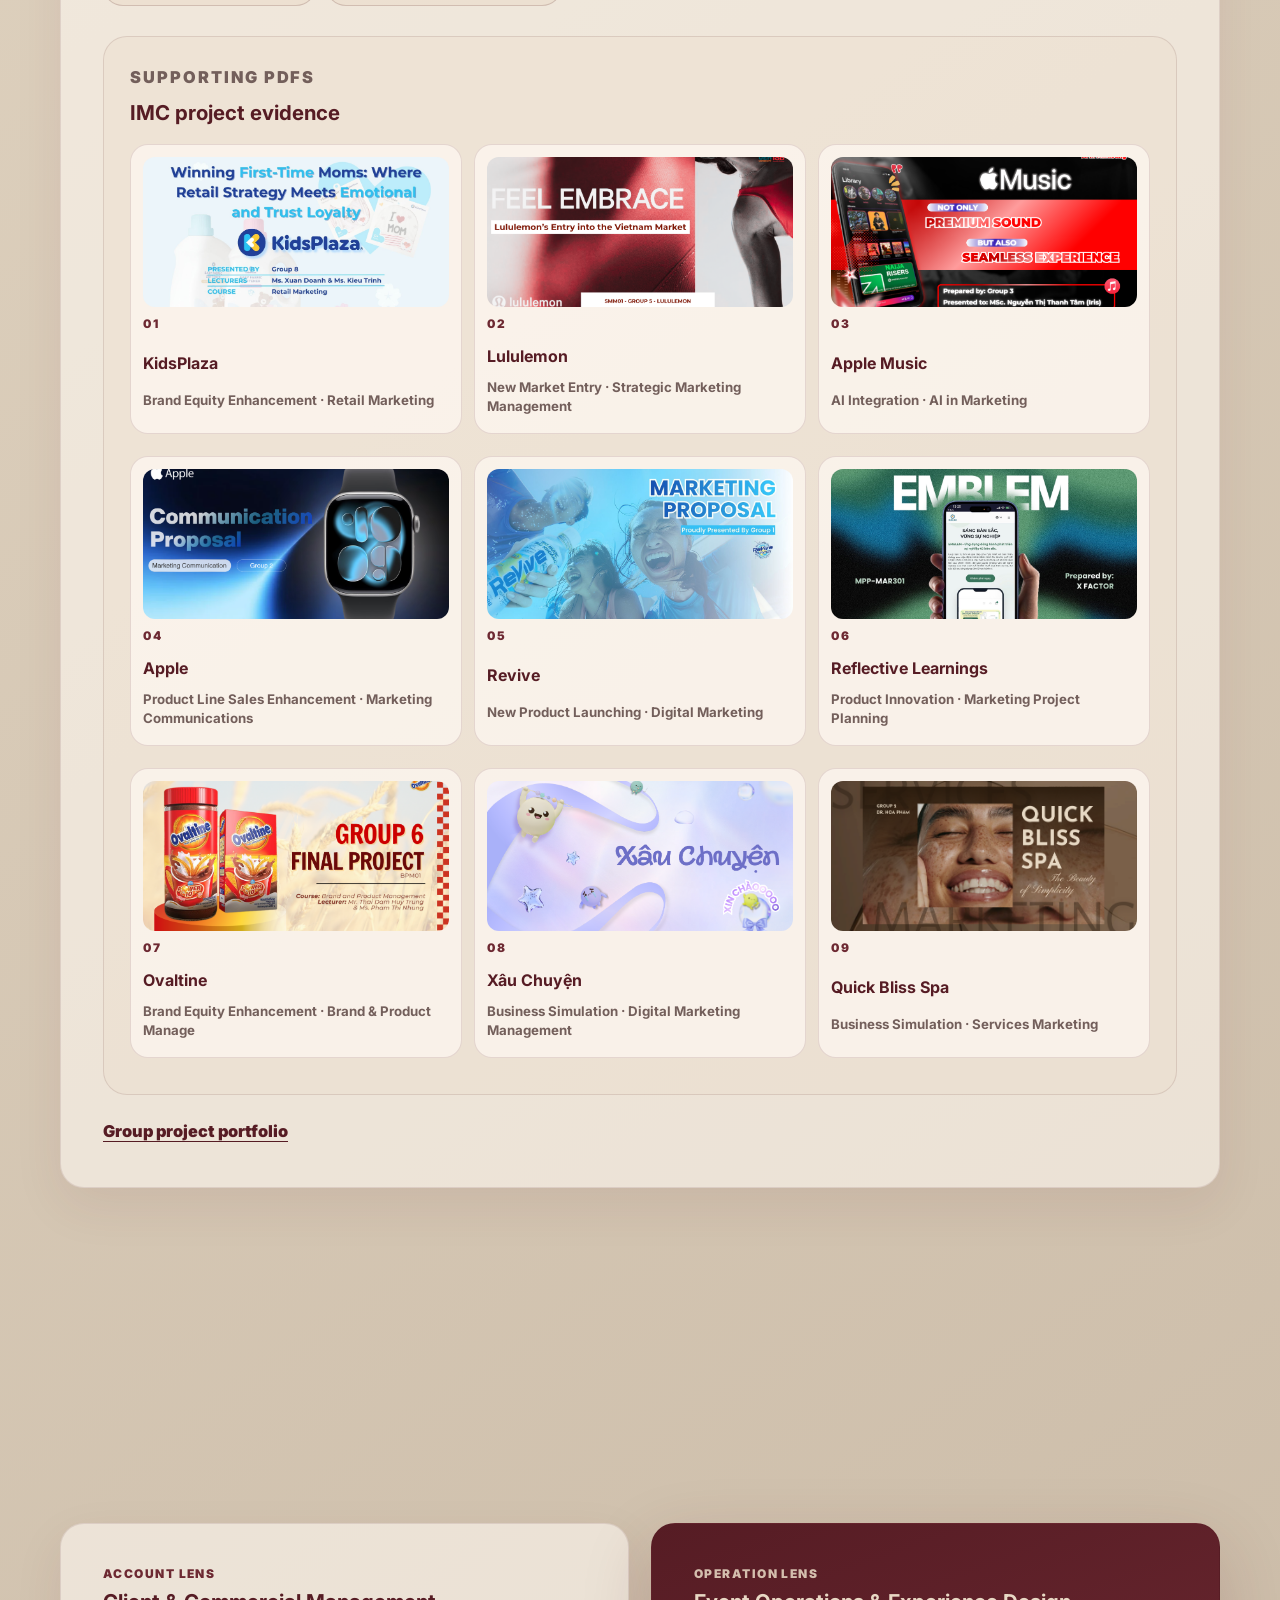
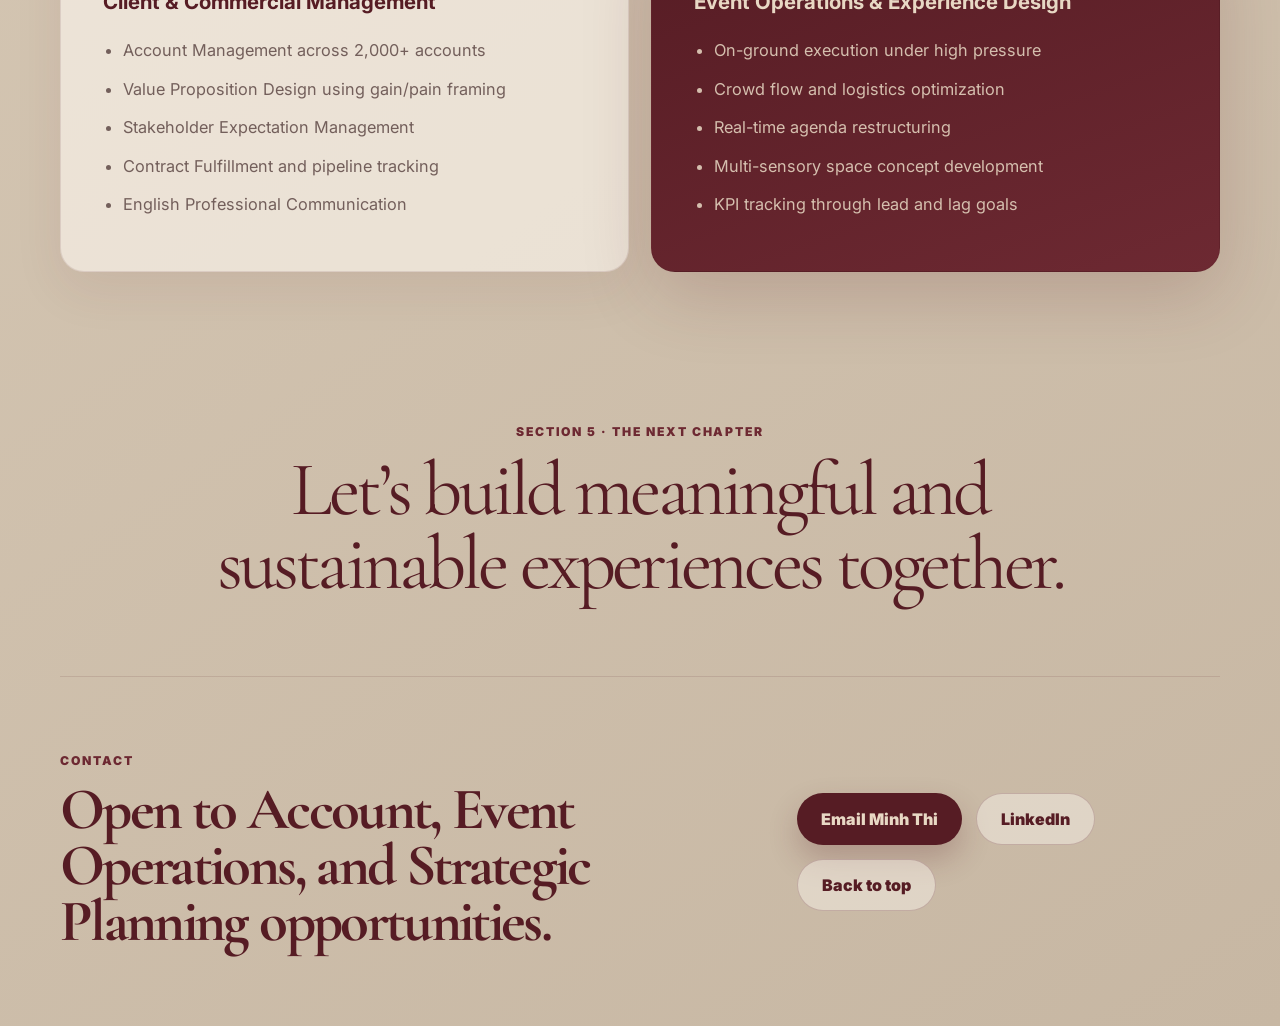
==== commit 351152cc: "fix: enhance case study descriptions for clarity and impact" ====
--- a/index.html
+++ b/index.html
@@ -248,16 +248,29 @@
                 <strong>Impact & Achievements</strong>
                 <ul>
                   <li>
-                    Built a single source of truth to reduce cross-scope
-                    information conflict.
-                  </li>
-                  <li>
-                    Designed multi-sensory experience spaces rooted in brand
-                    equity.
-                  </li>
-                  <li>
-                    Delivered record organic engagement: 135 likes and 205
-                    comments.
+                    Directed full campaign concept and marketing/PR tracking
+                    across 6 cross-functional scopes for a sports campaign and a
+                    closing ceremony, establishing a single source of truth that
+                    eliminated informational inconsistencies across all
+                    public-facing platforms.
+                  </li>
+                  <li>
+                    Executed a multi-regional sports campaign across 4 cities
+                    (Hanoi, Da Nang, HCMC, Can Tho), achieving a perfect ~10/10
+                    CSAT rating with high participant return rates by managing
+                    weekly on-court event operations and customer experiences,
+                    designing interactive, post-session community-building
+                    activities, and maintaining online engagement with
+                    diversified content pillars (testimonials, session recaps,
+                    benefits, mini-game/online challenges) through a
+                    multi-channel distribution strategy across fanpage, group
+                    communities, broadcast channel, and email marketing.
+                  </li>
+                  <li>
+                    Generated the highest organic social engagement in page
+                    history (135 likes and 205 comments) by designing a
+                    strategic, trend-focused pre-launch content piece optimized
+                    to spark audience discussion and interaction.
                   </li>
                 </ul>
               </div>
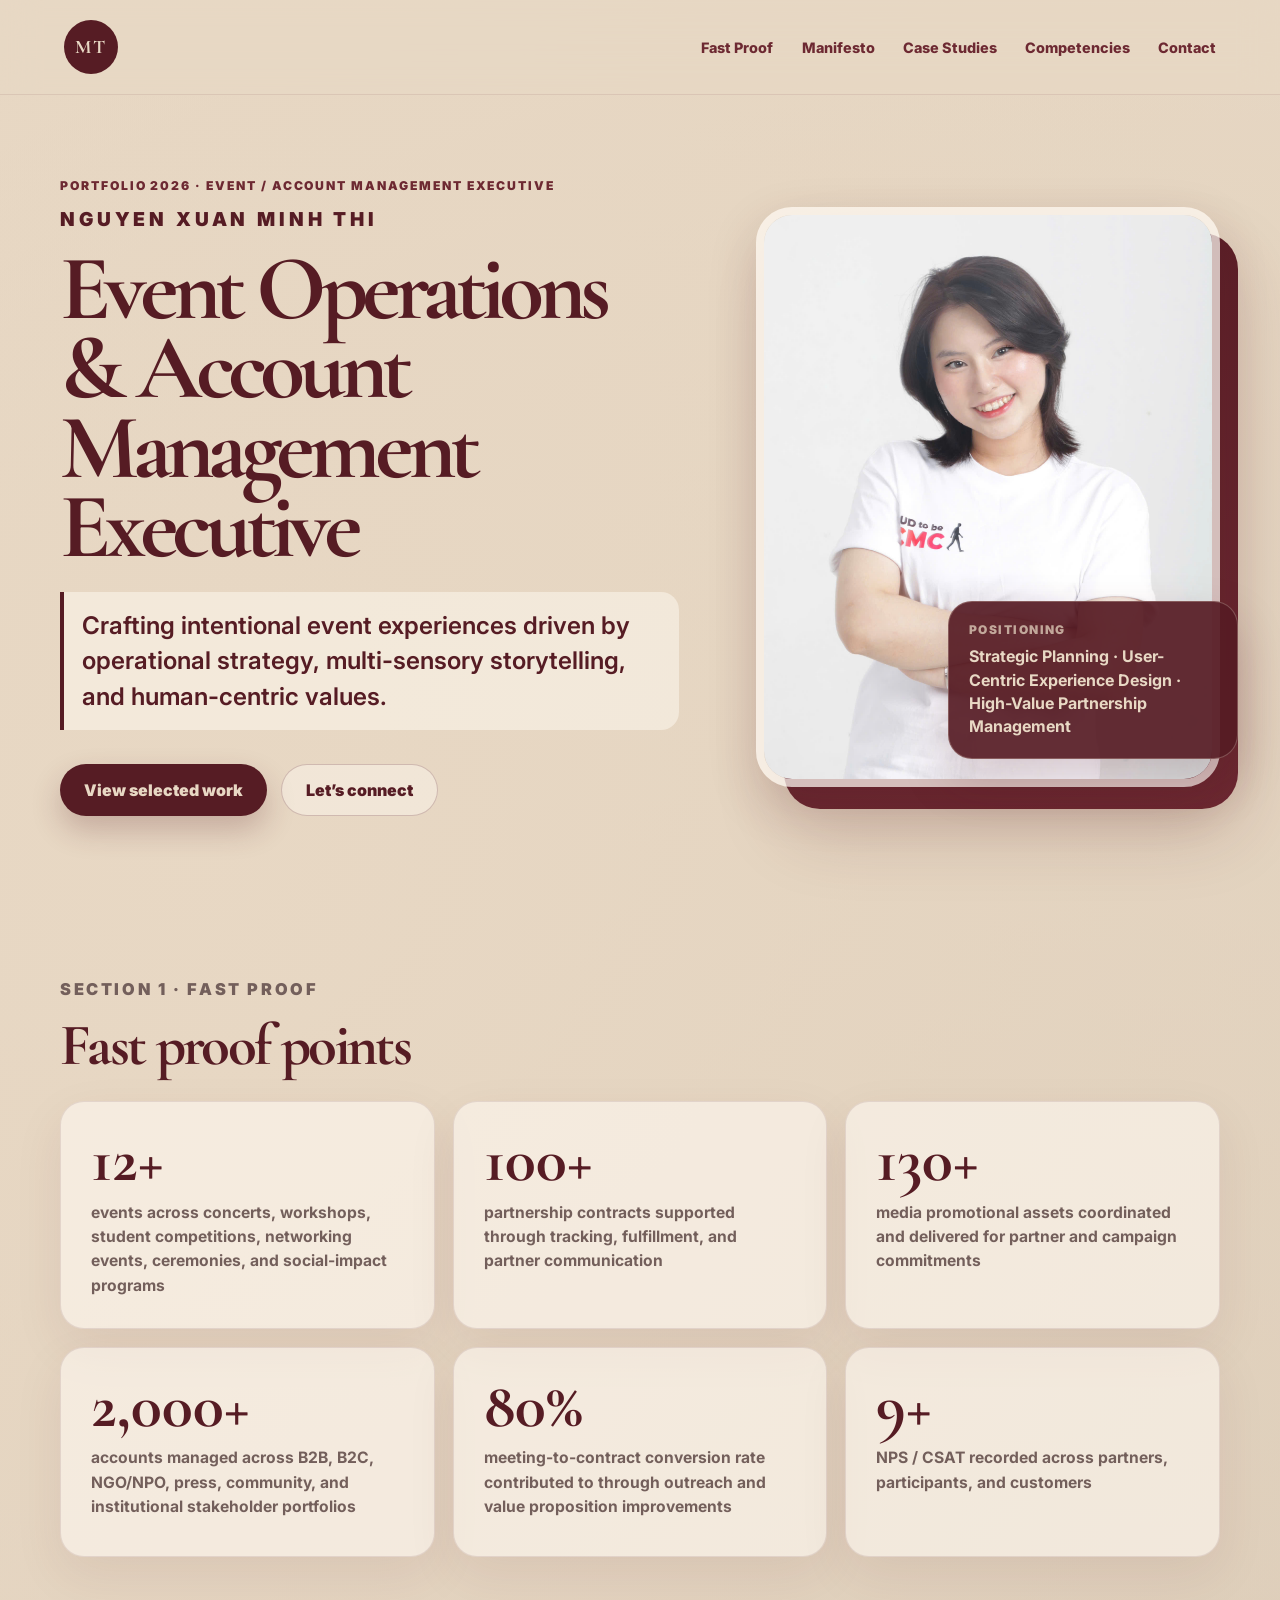
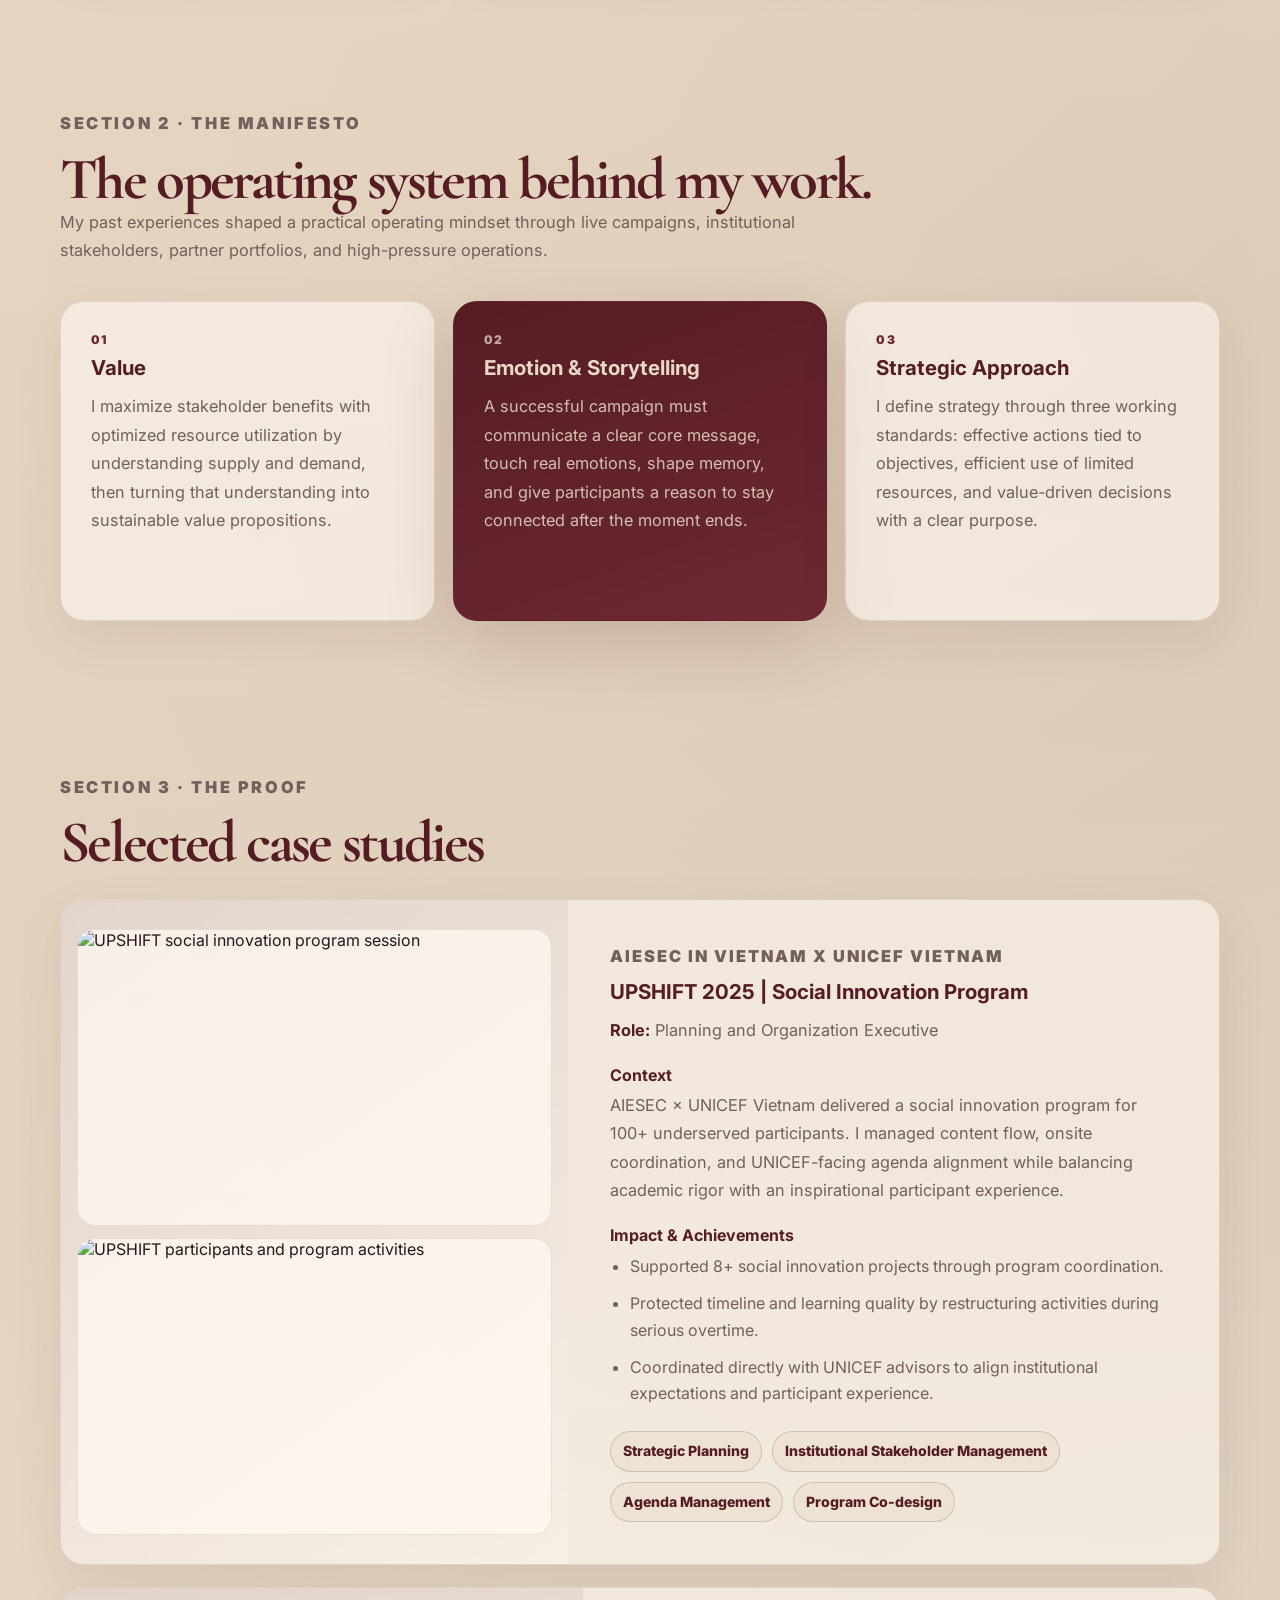
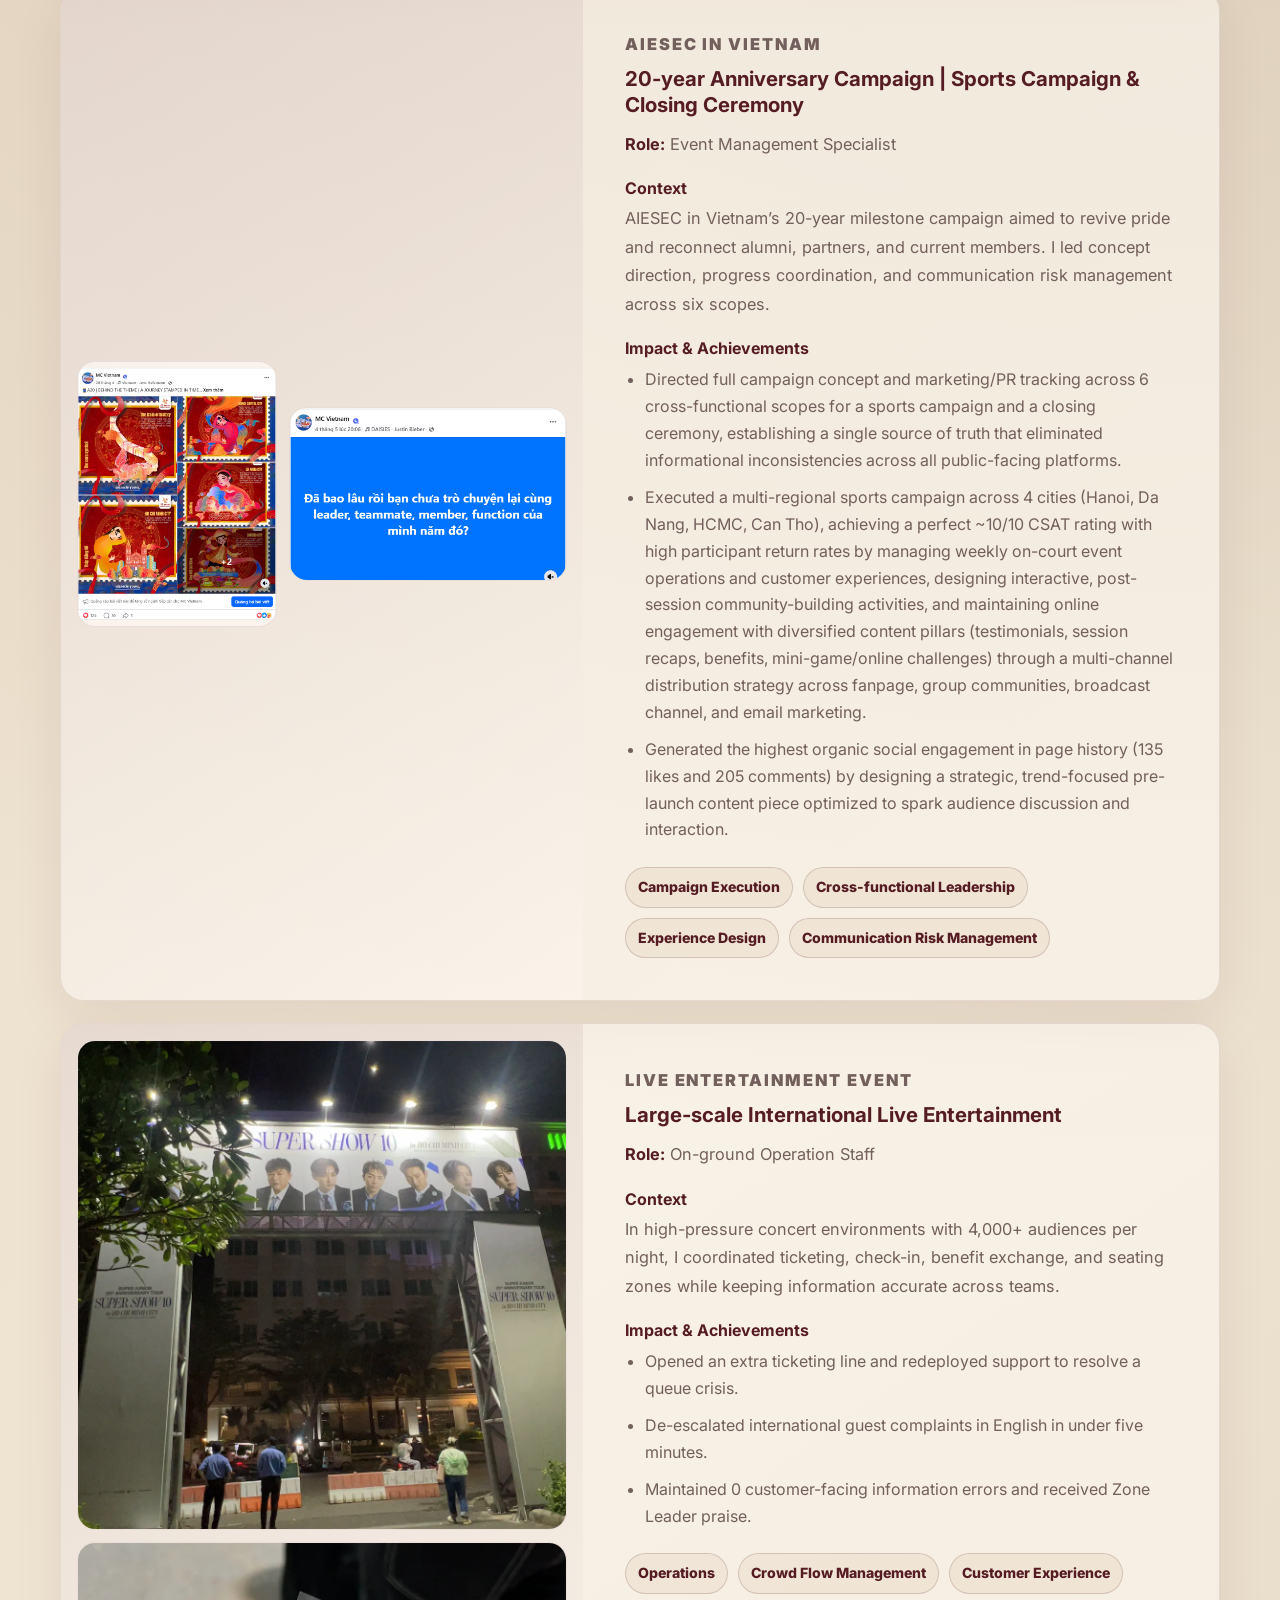
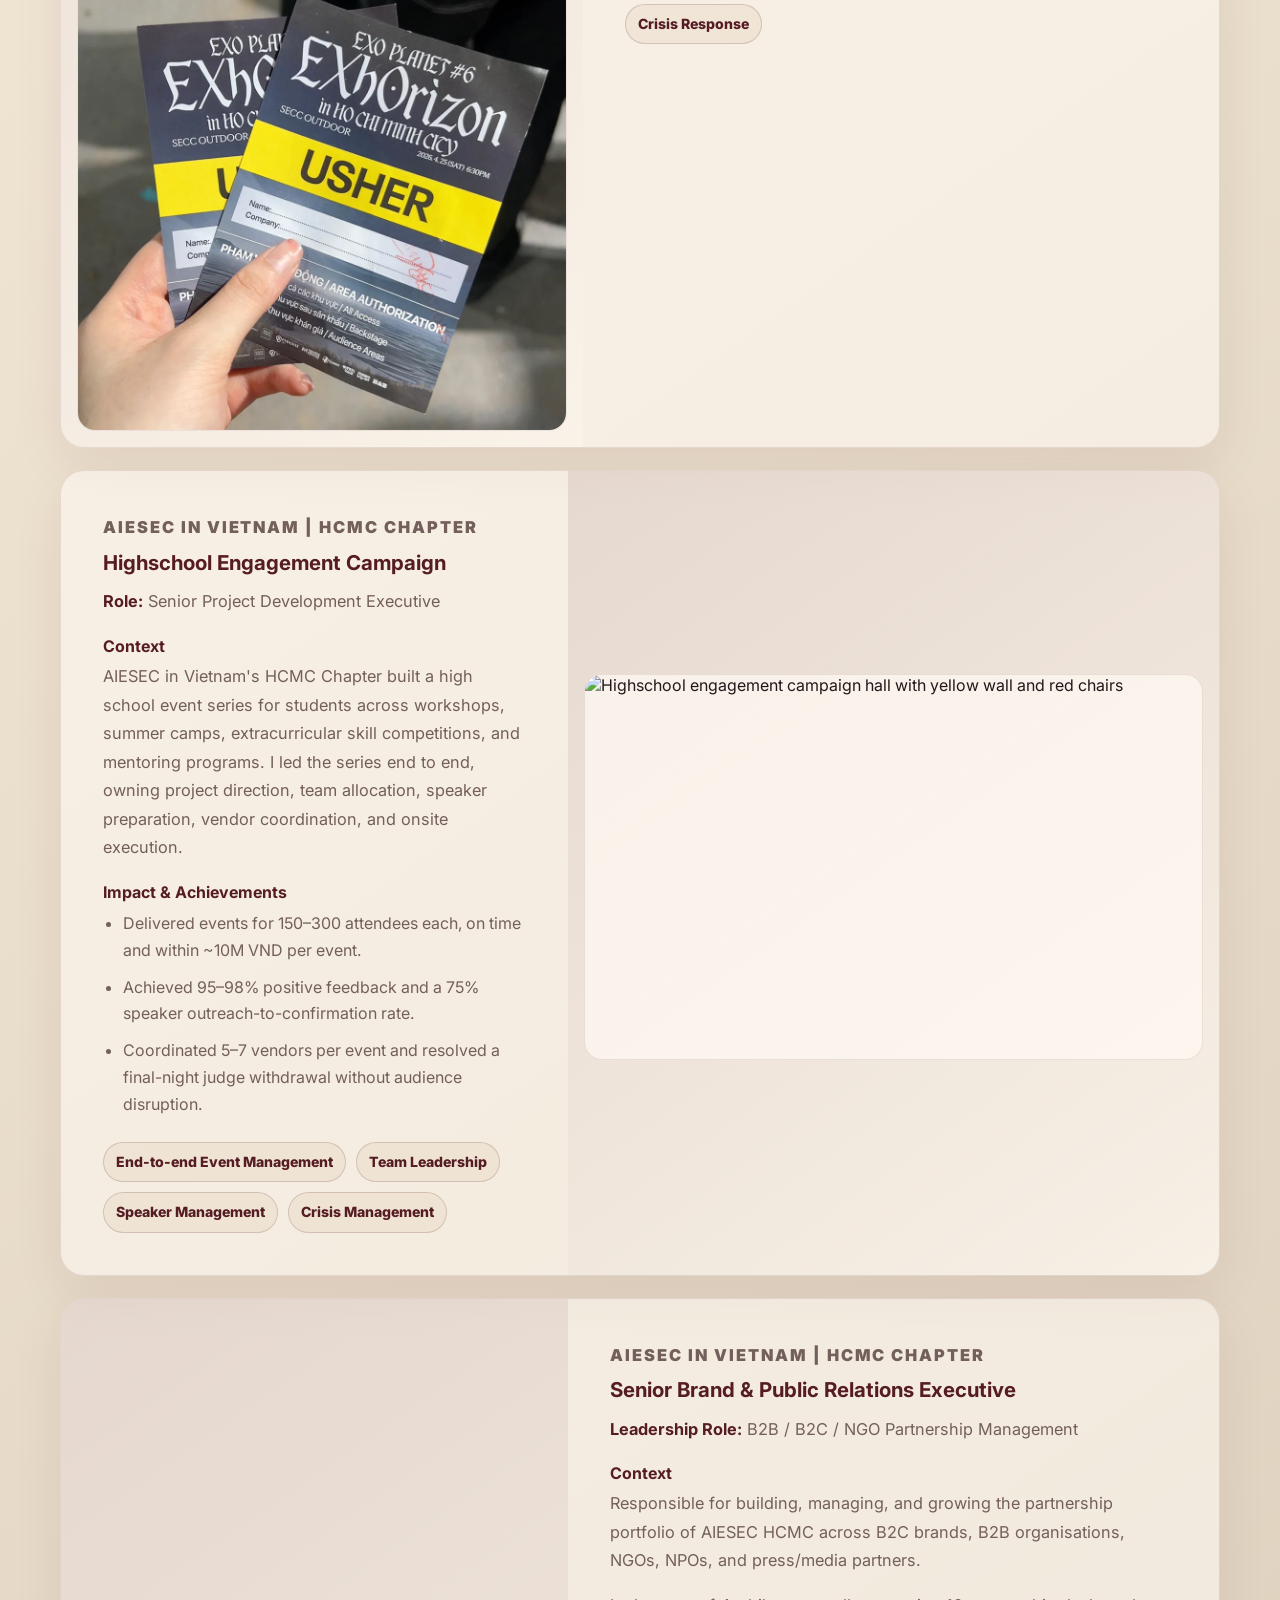
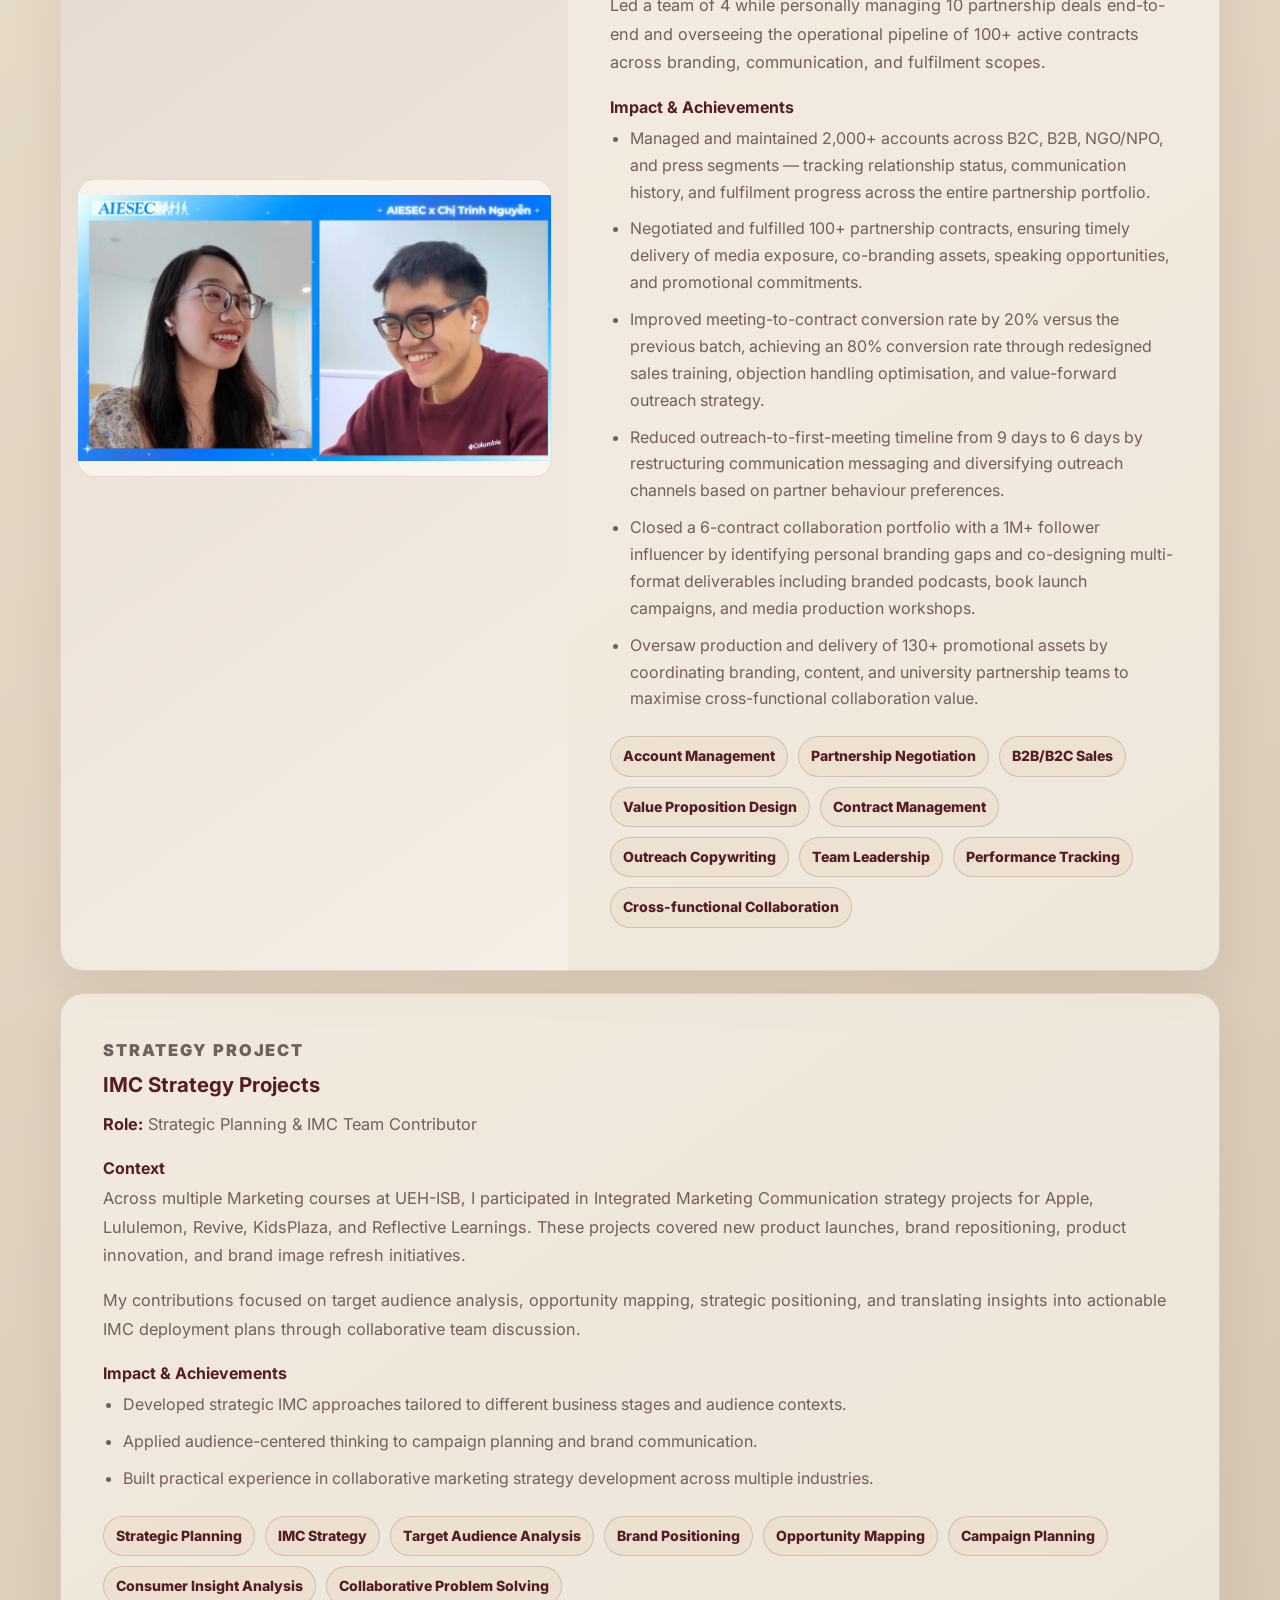
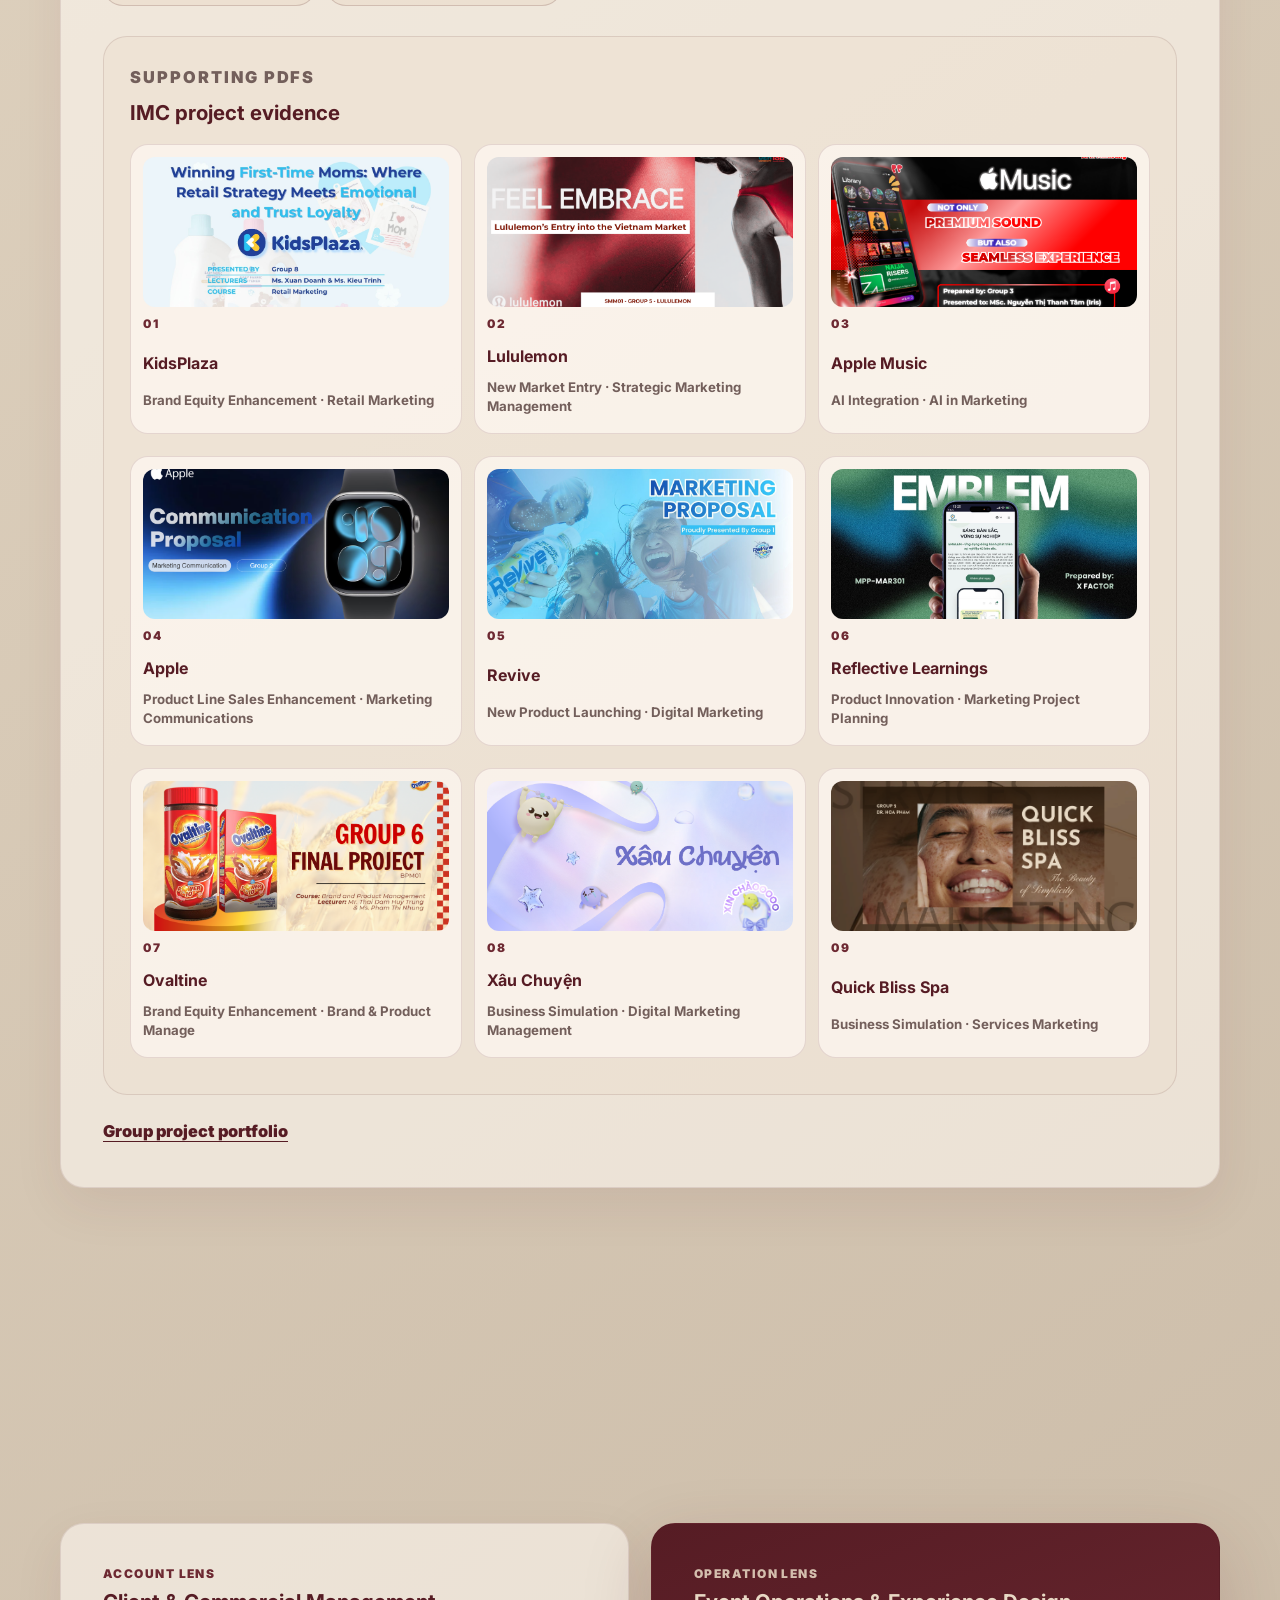
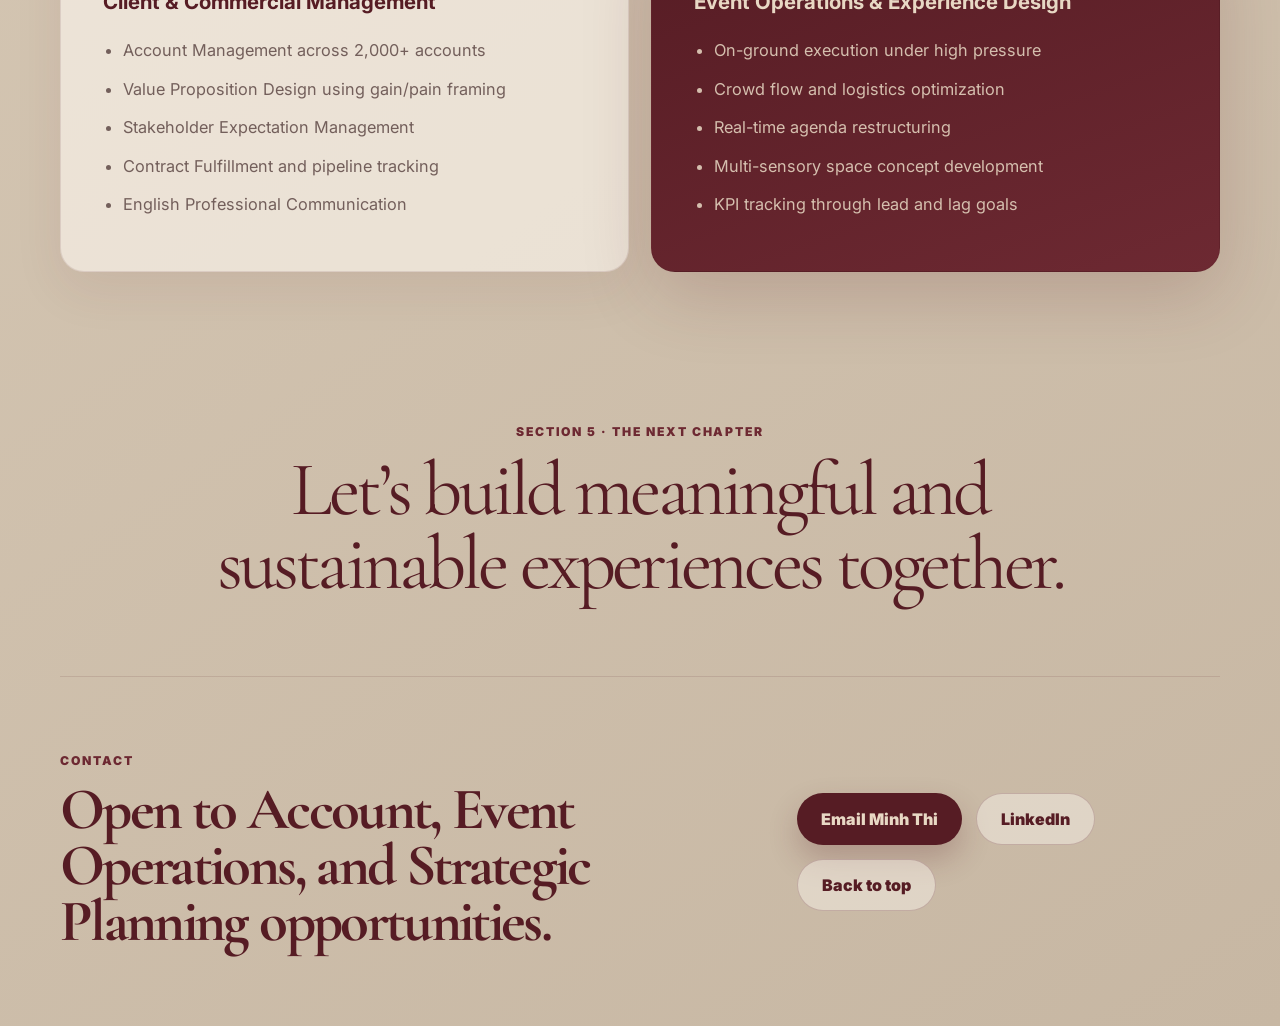
==== commit dca1f227: "fix: update case kicker text for clarity in case studies section" ====
--- a/index.html
+++ b/index.html
@@ -346,7 +346,7 @@
               </figure>
             </div>
             <div class="case-content">
-              <p class="case-kicker">Campaign</p>
+              <p class="case-kicker">AIESEC in Vietnam | HCMC Chapter</p>
               <h3>Highschool Engagement Campaign</h3>
               <p class="role-line">
                 <strong>Role:</strong> Senior Project Development Executive
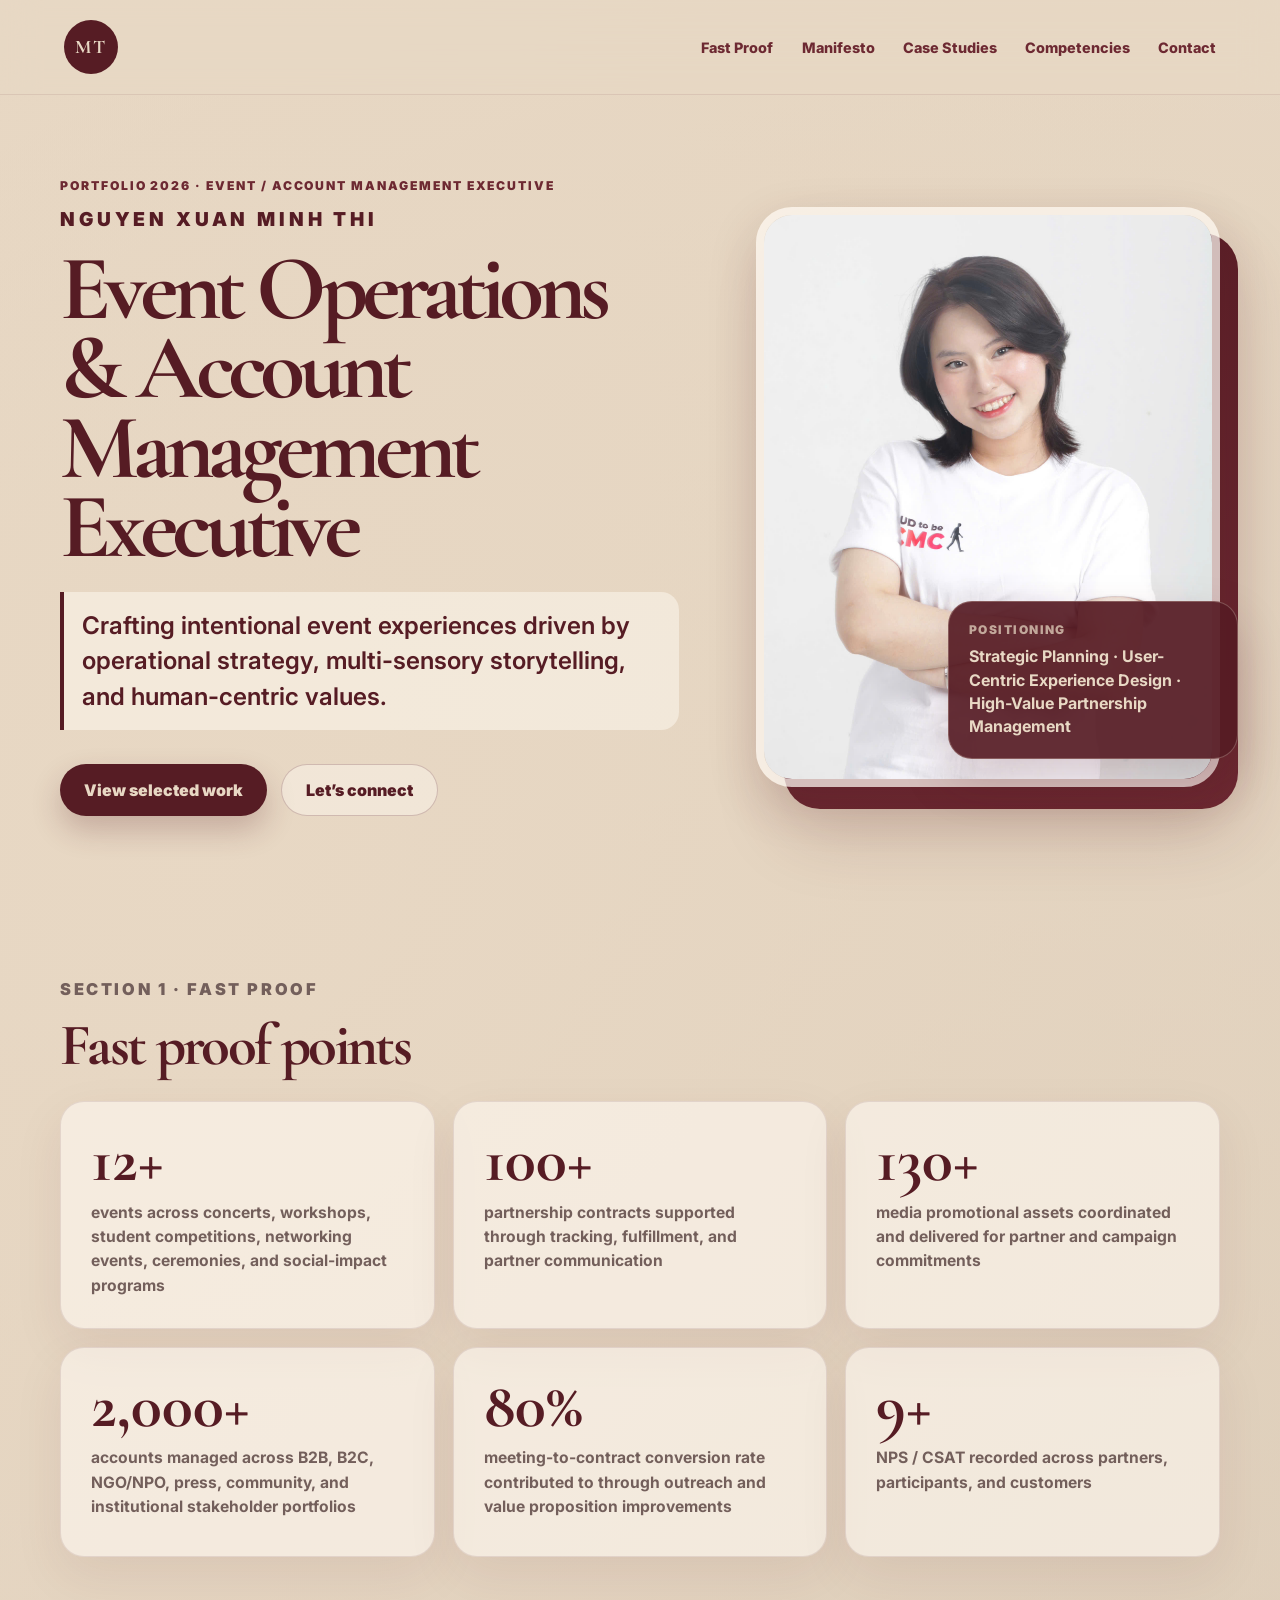
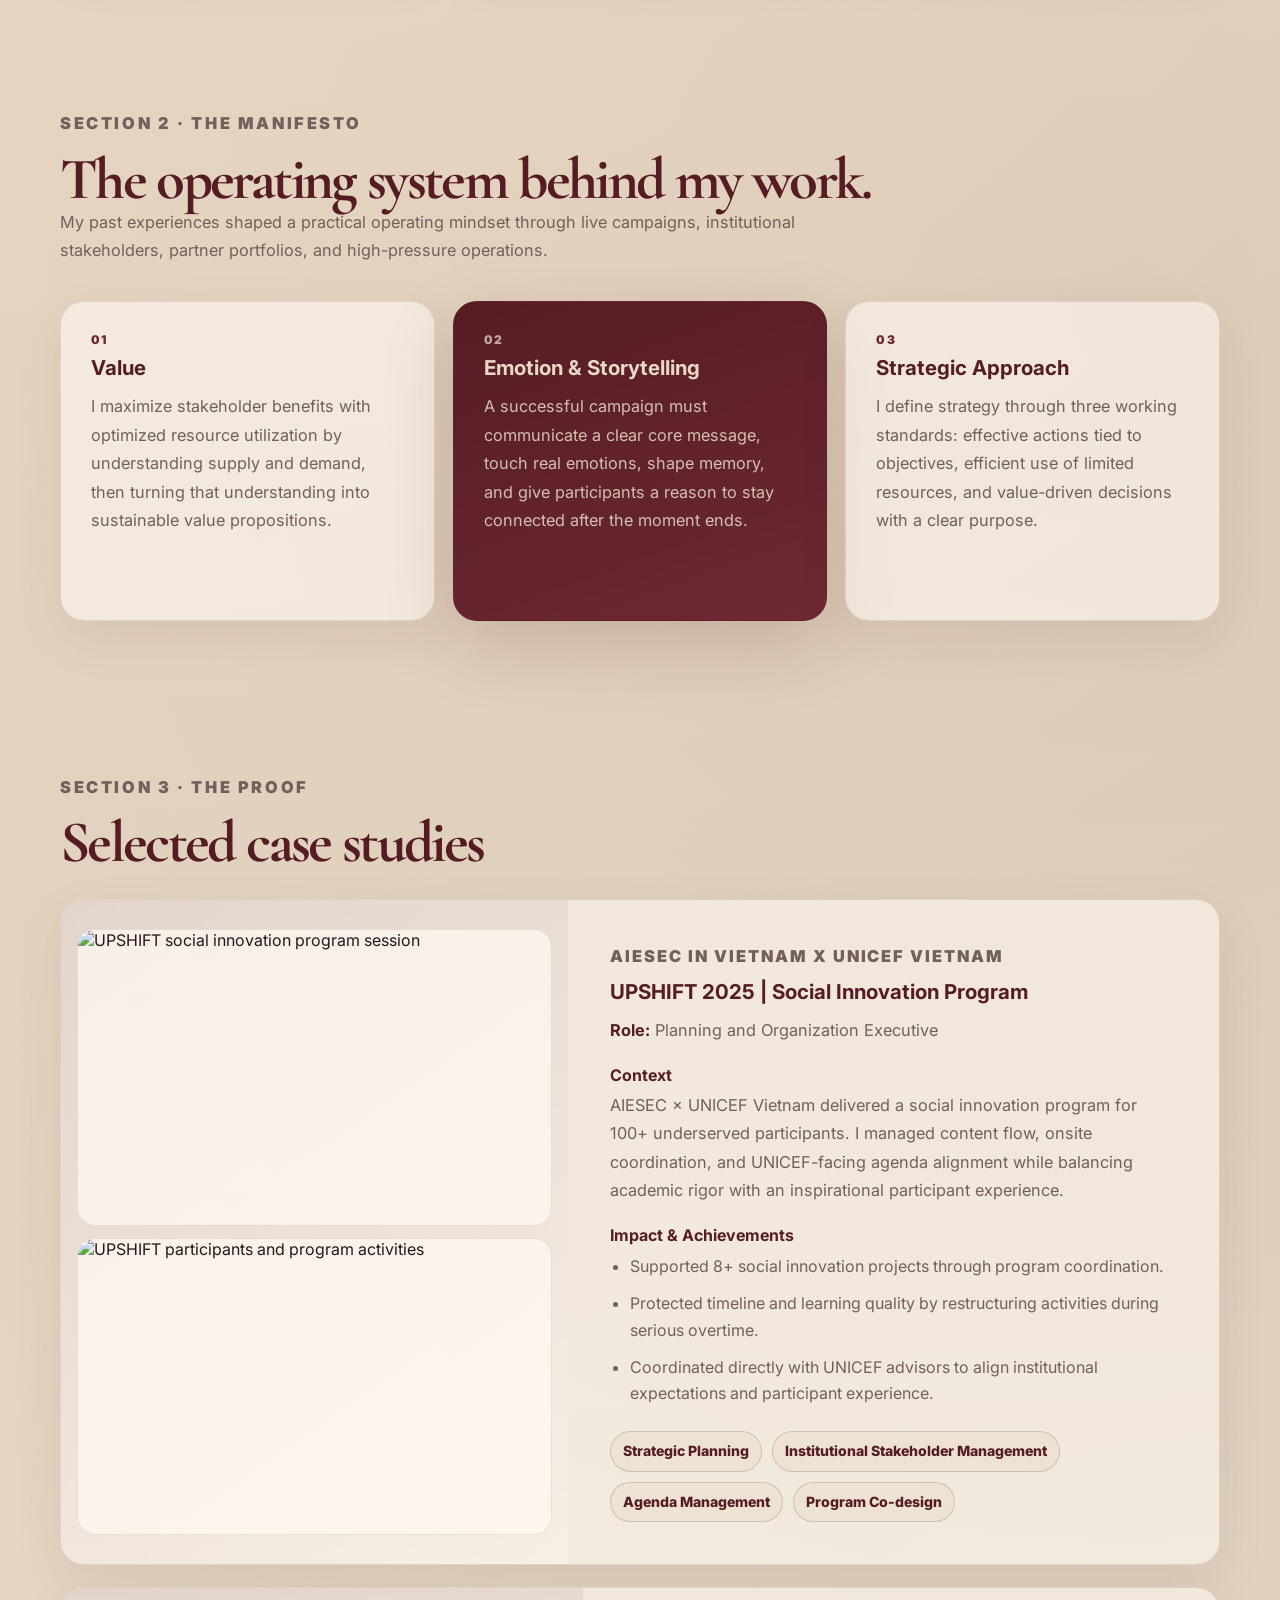
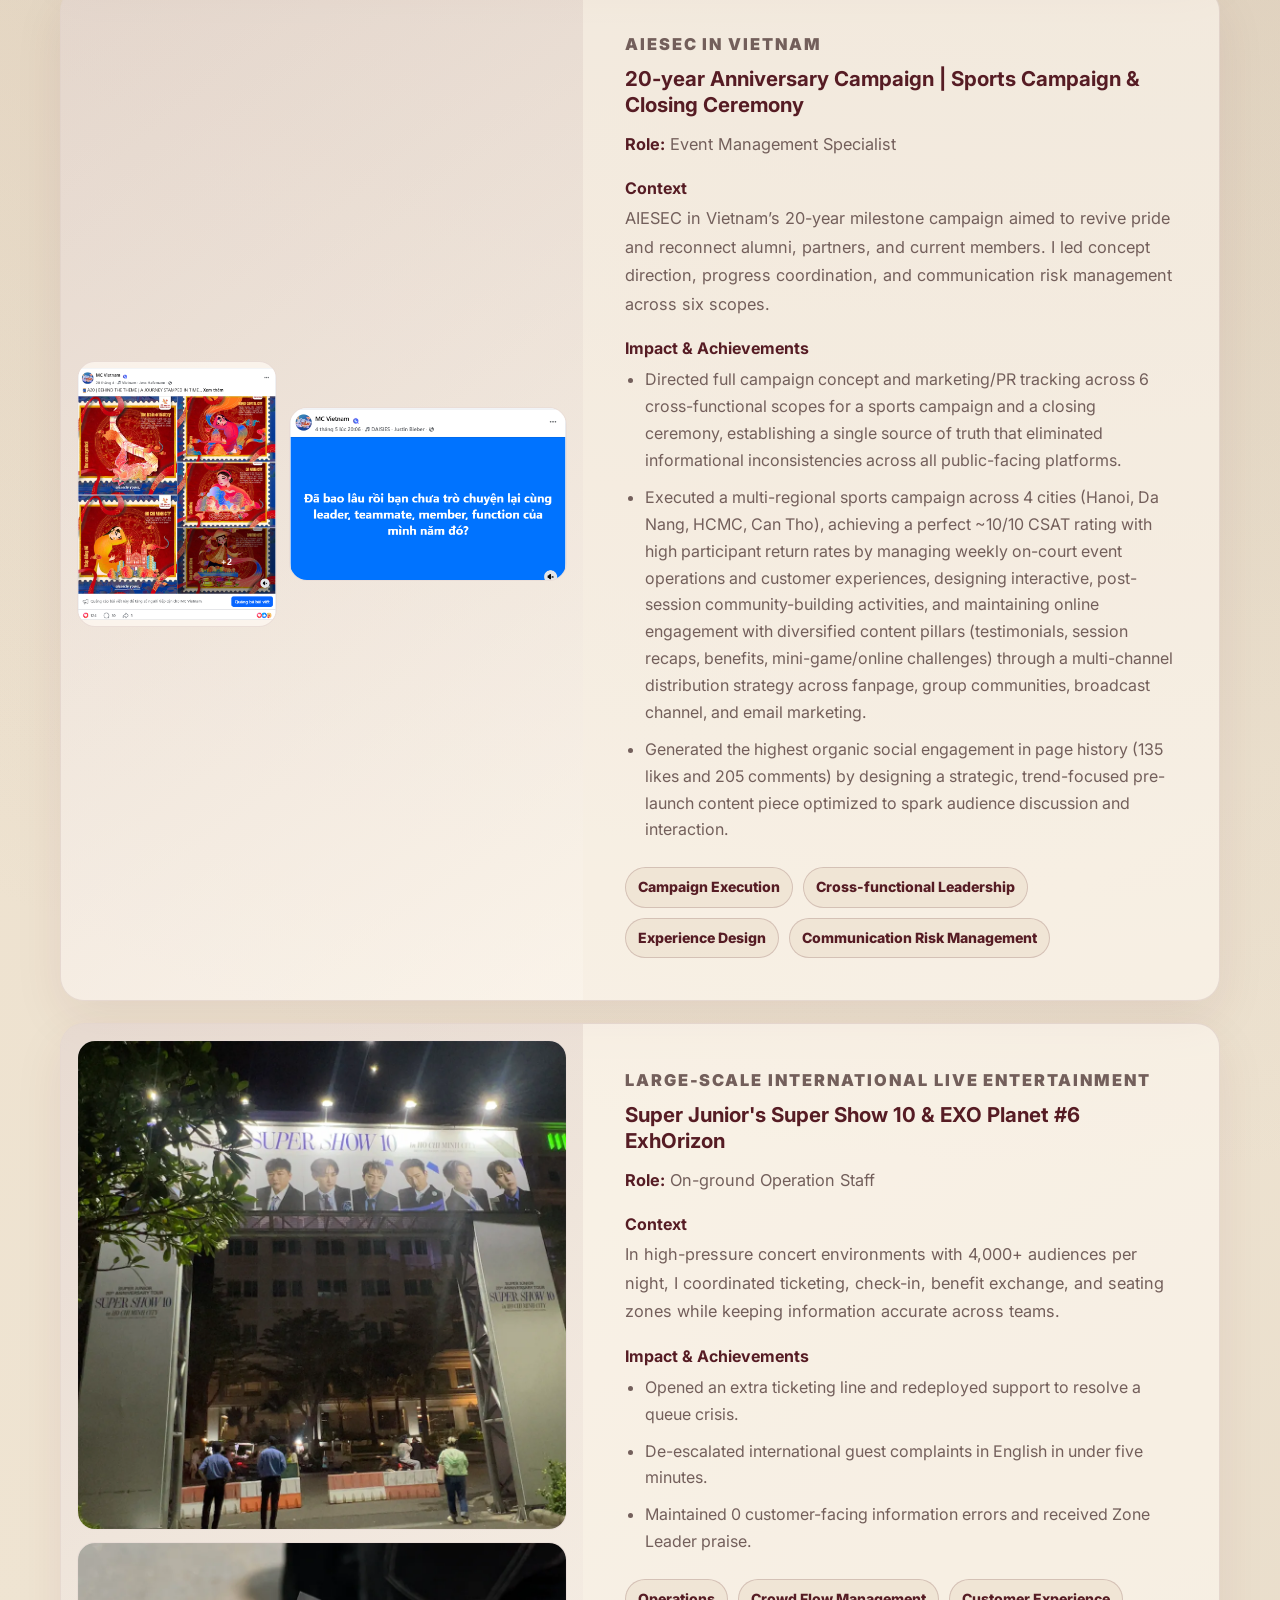
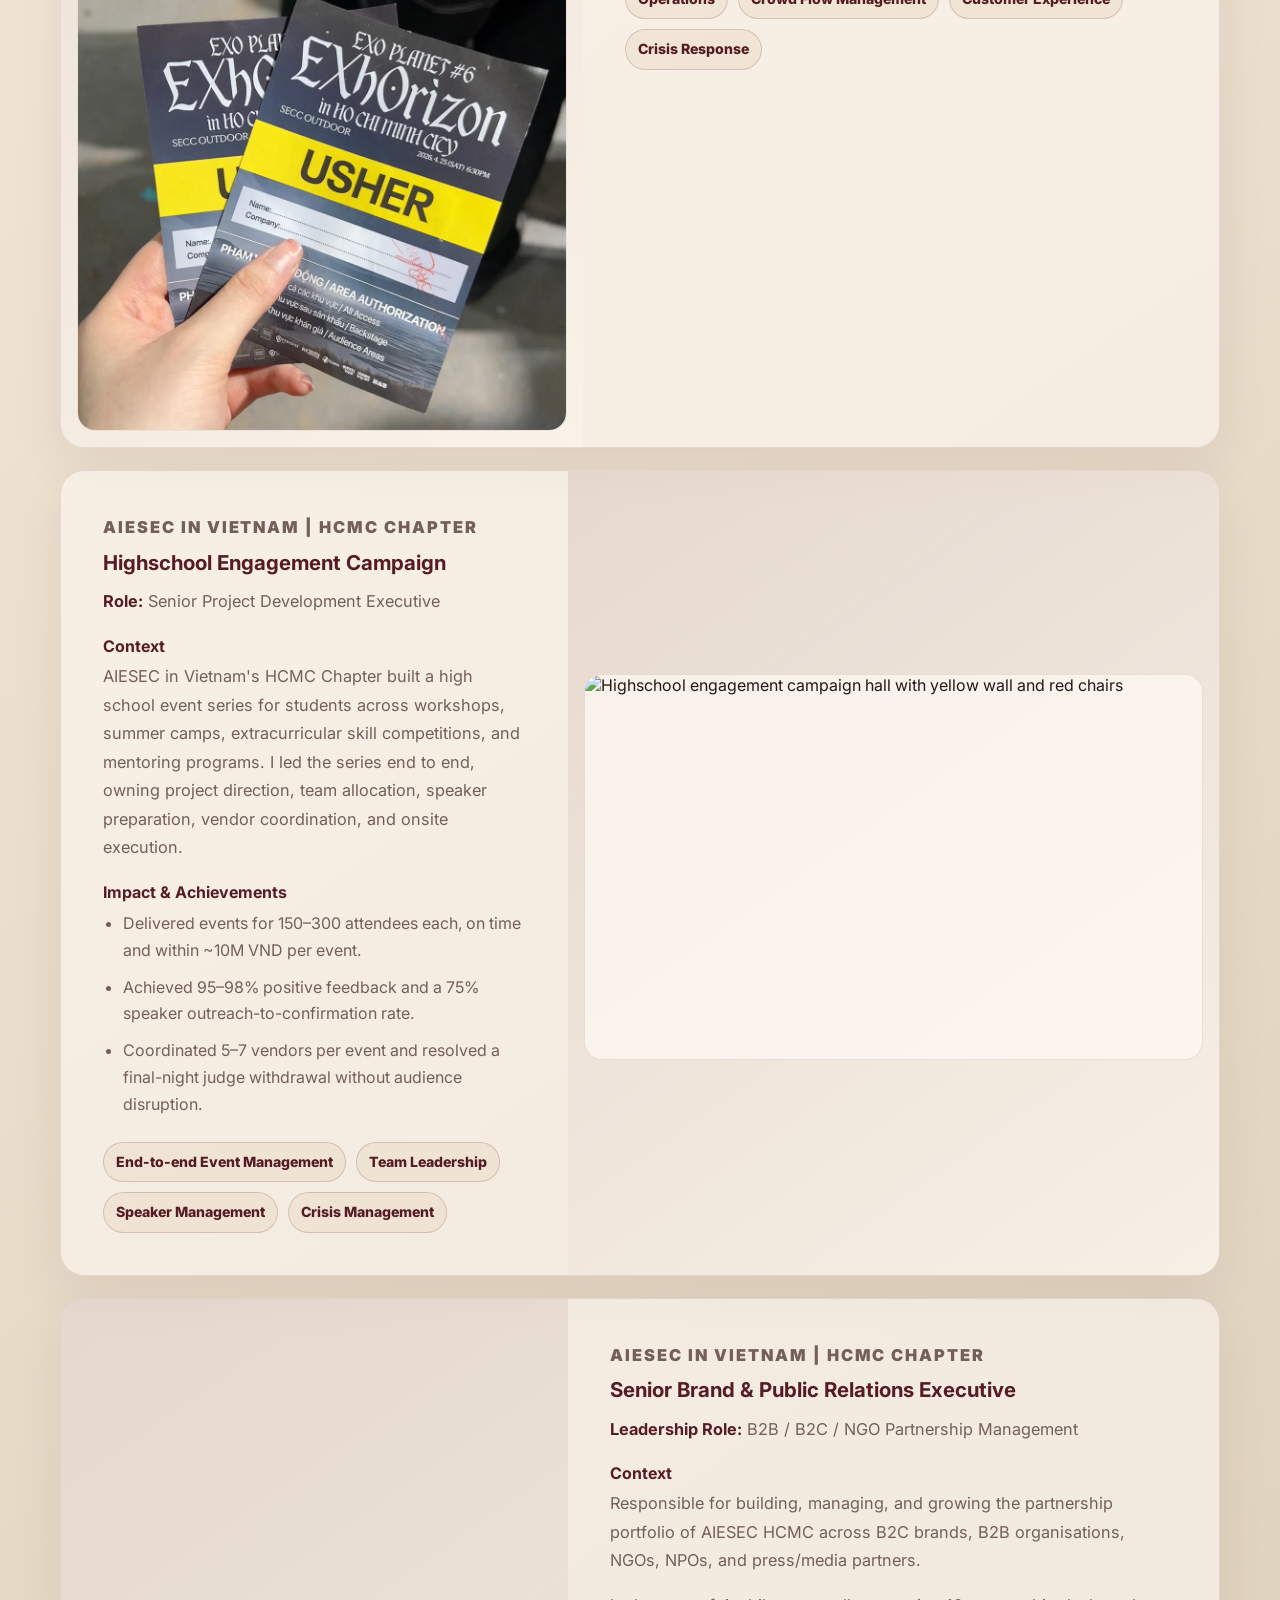
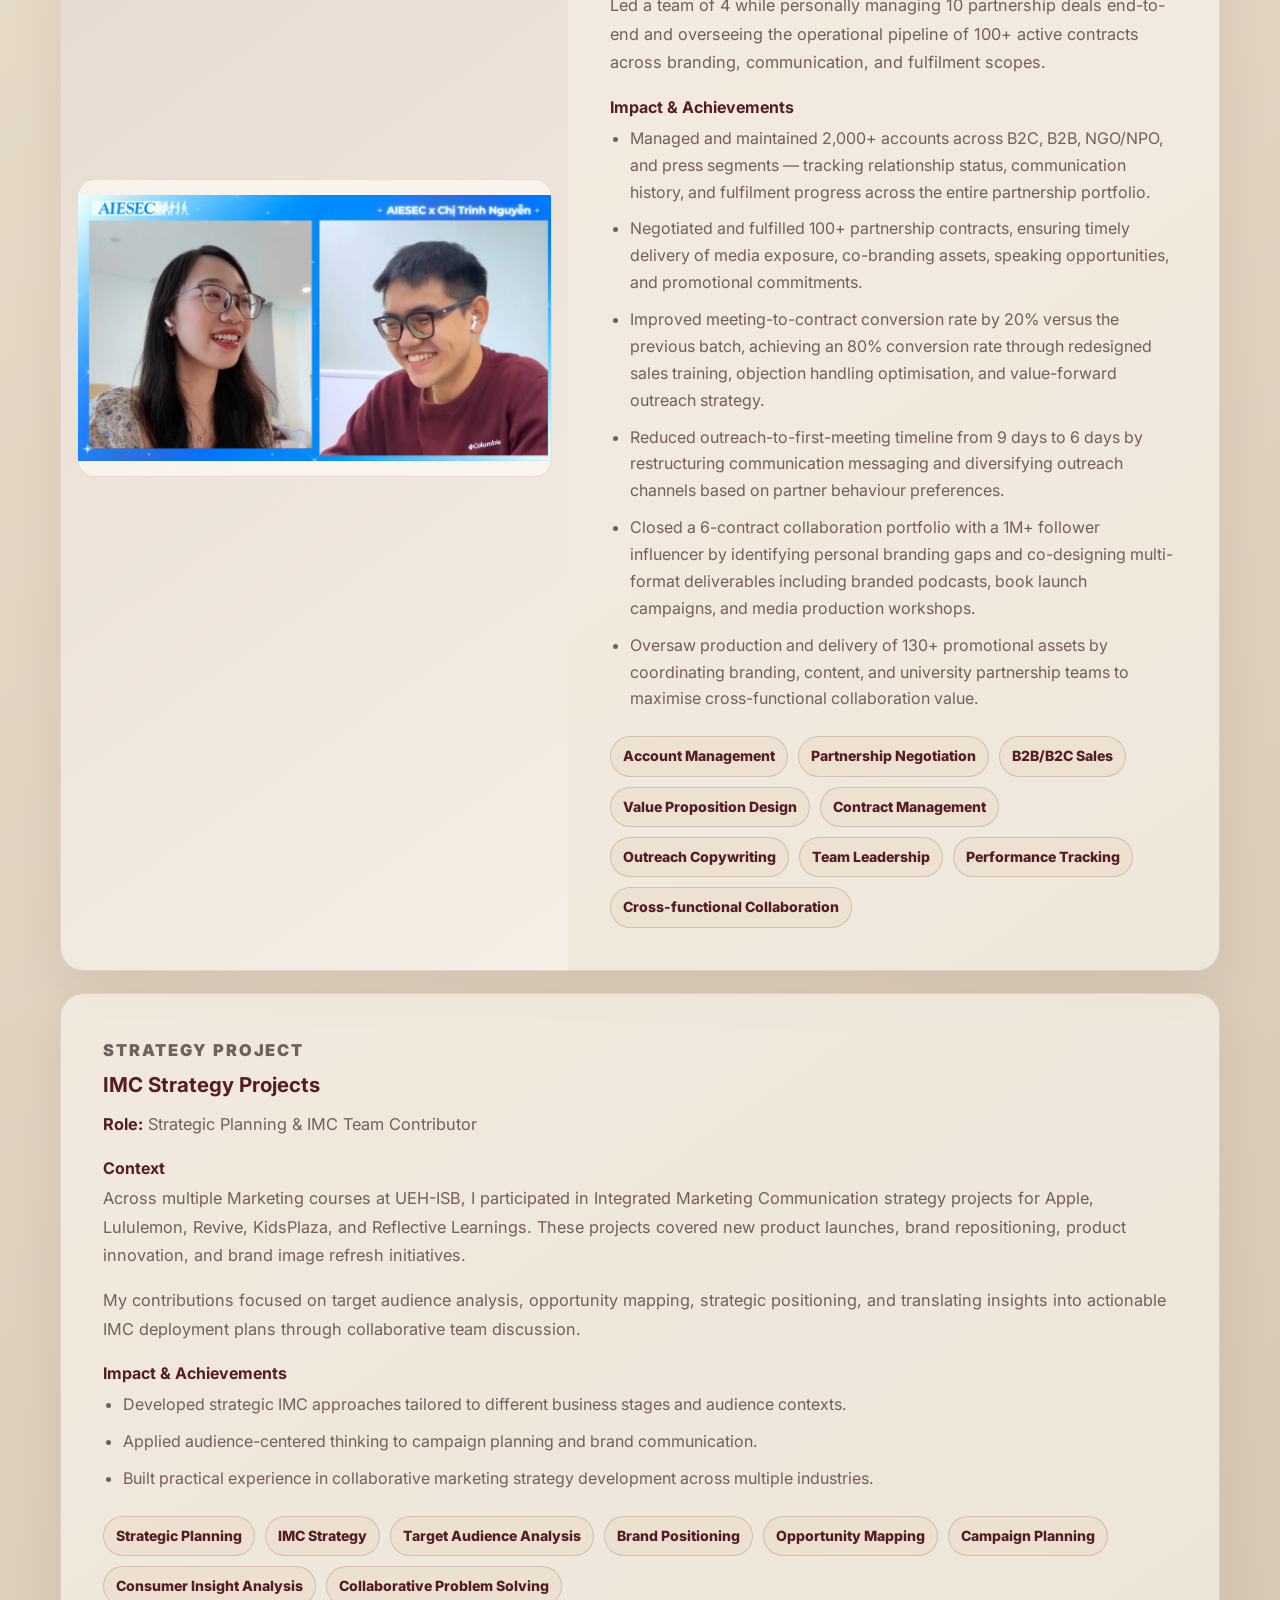
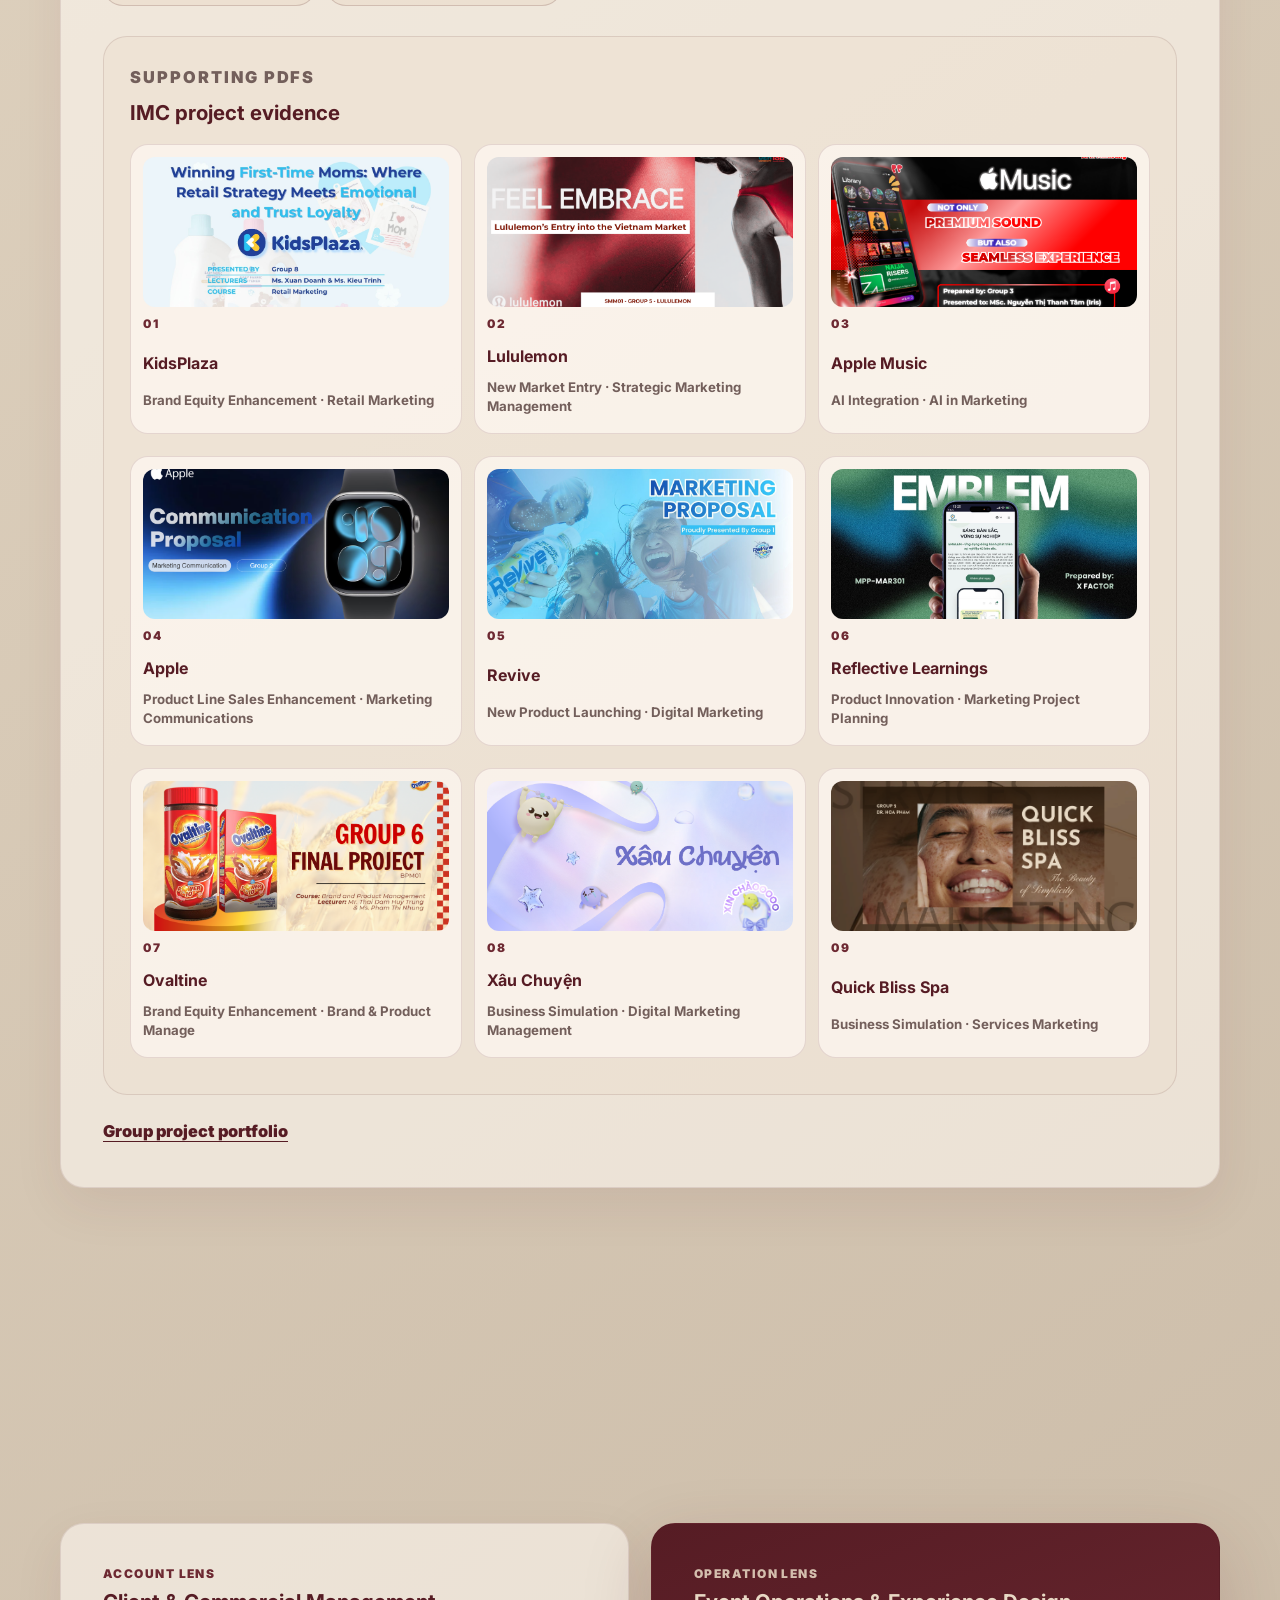
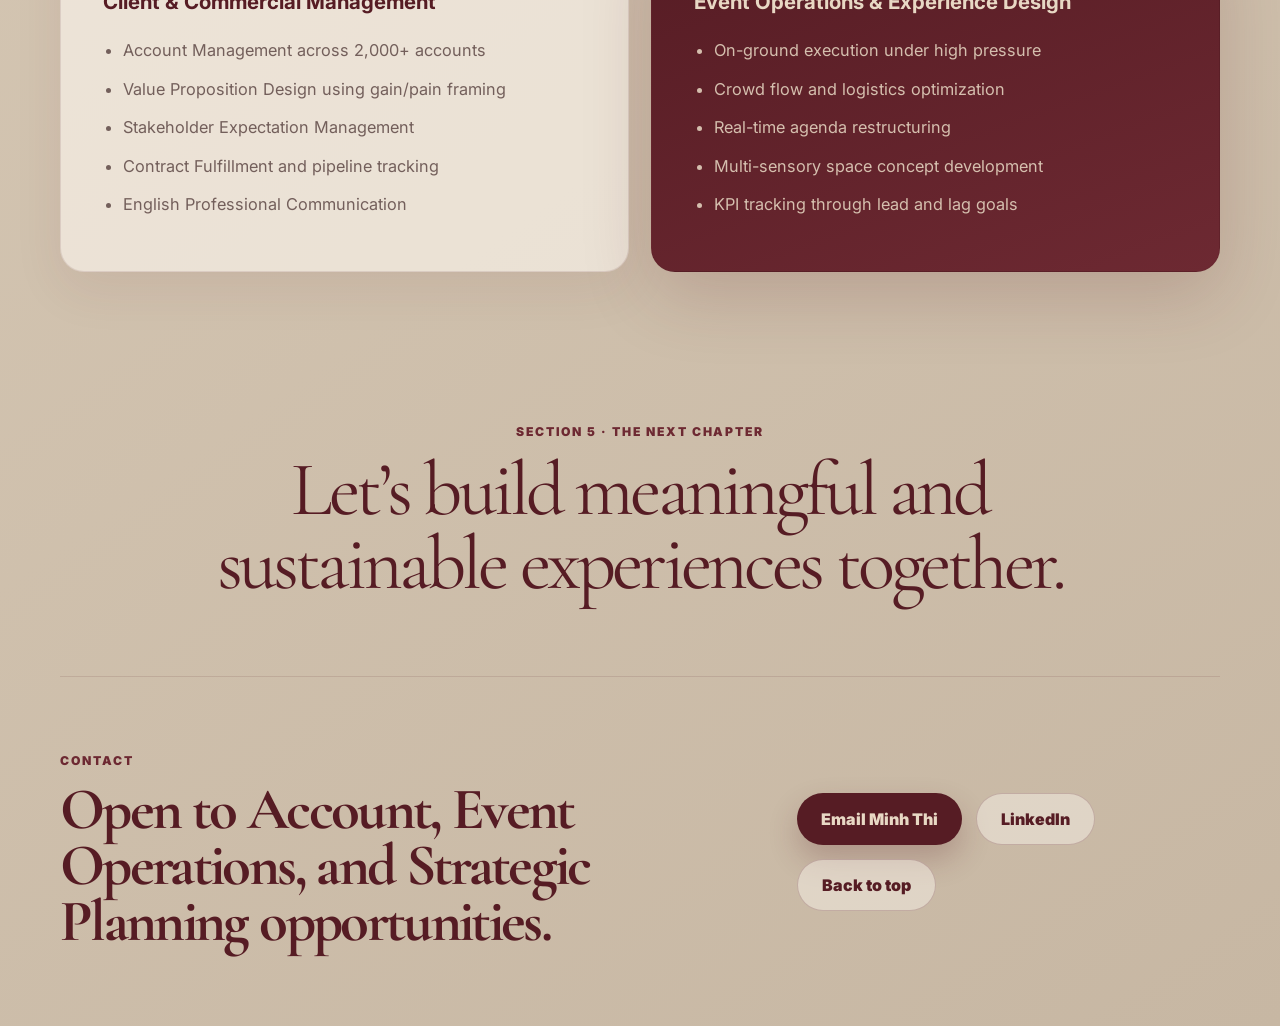
==== commit 4aabfb69: "fix: update case kicker and title for clarity in case studies section" ====
--- a/index.html
+++ b/index.html
@@ -297,8 +297,10 @@
               </figure>
             </div>
             <div class="case-content">
-              <p class="case-kicker">Live Entertainment Event</p>
-              <h3>Large-scale International Live Entertainment</h3>
+              <p class="case-kicker">
+                Large-scale International Live Entertainment
+              </p>
+              <h3>Super Junior's Super Show 10 & EXO Planet #6 ExhOrizon</h3>
               <p class="role-line">
                 <strong>Role:</strong> On-ground Operation Staff
               </p>
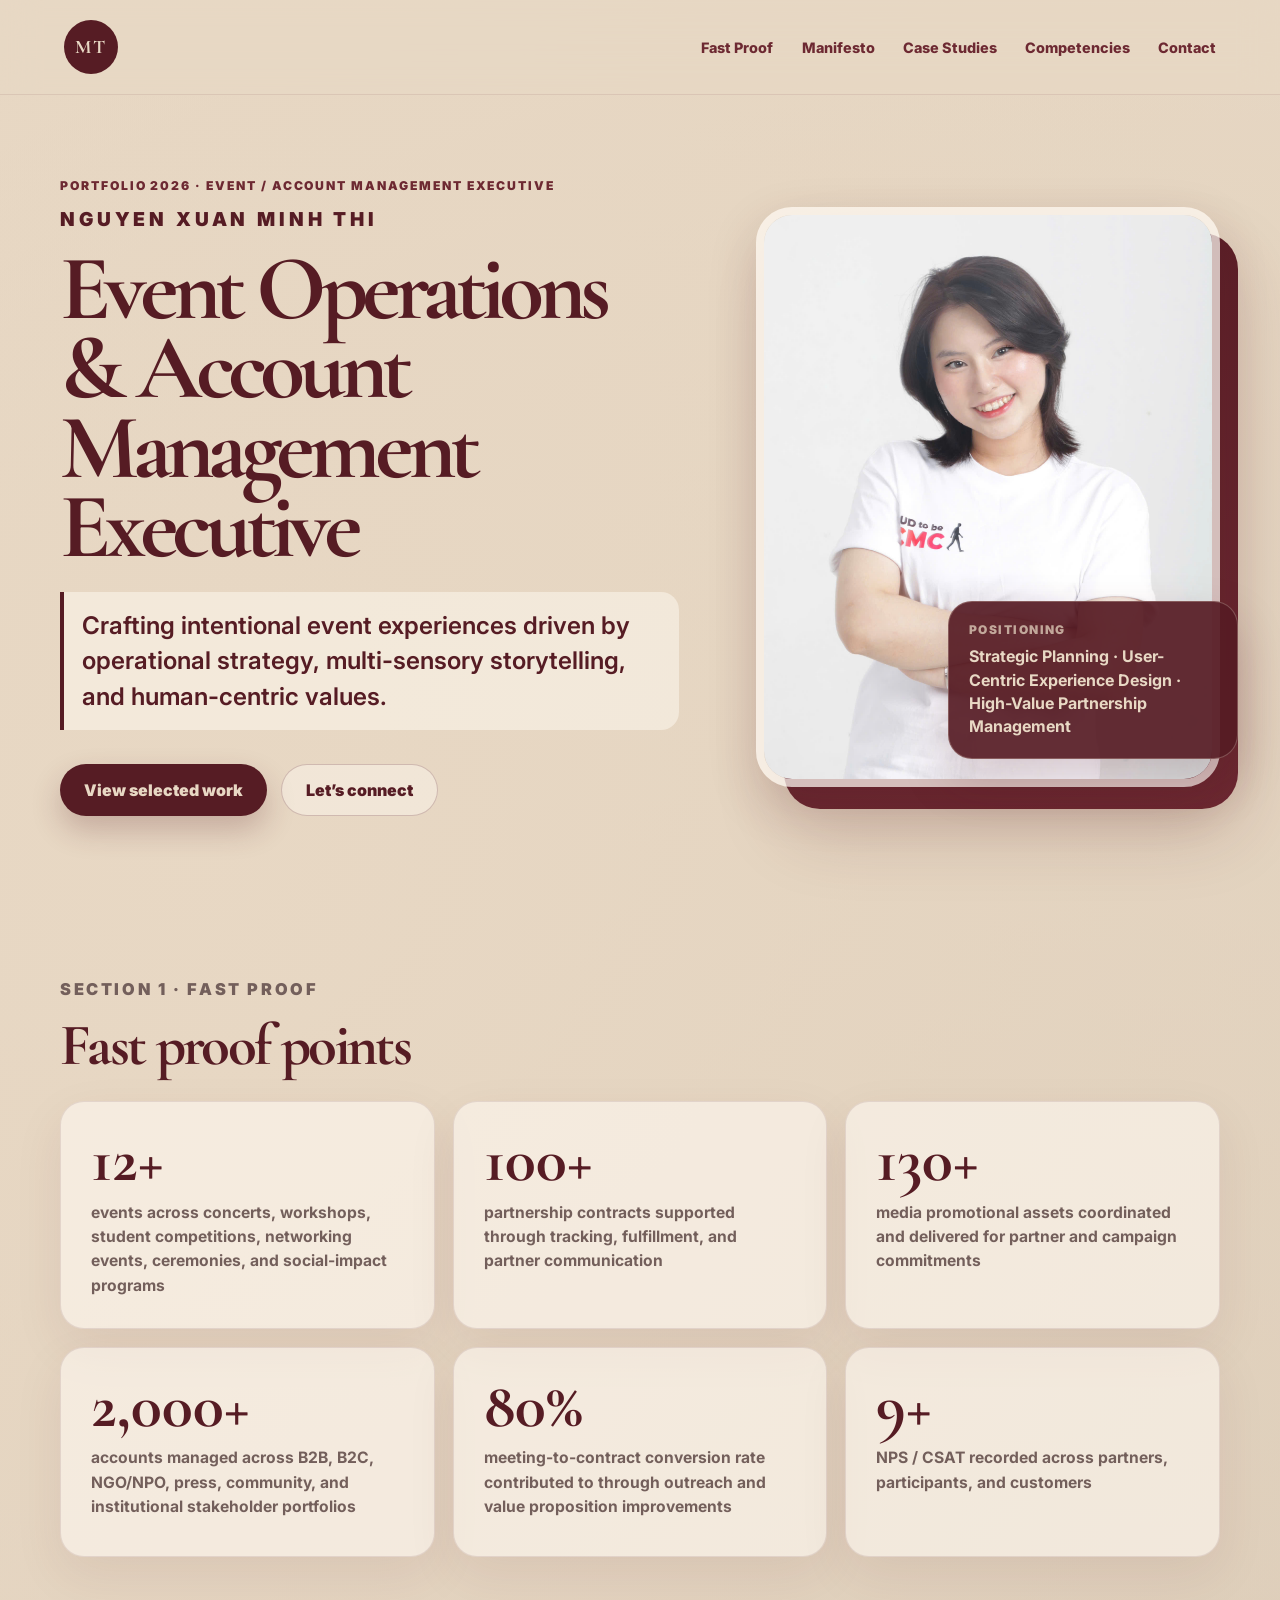
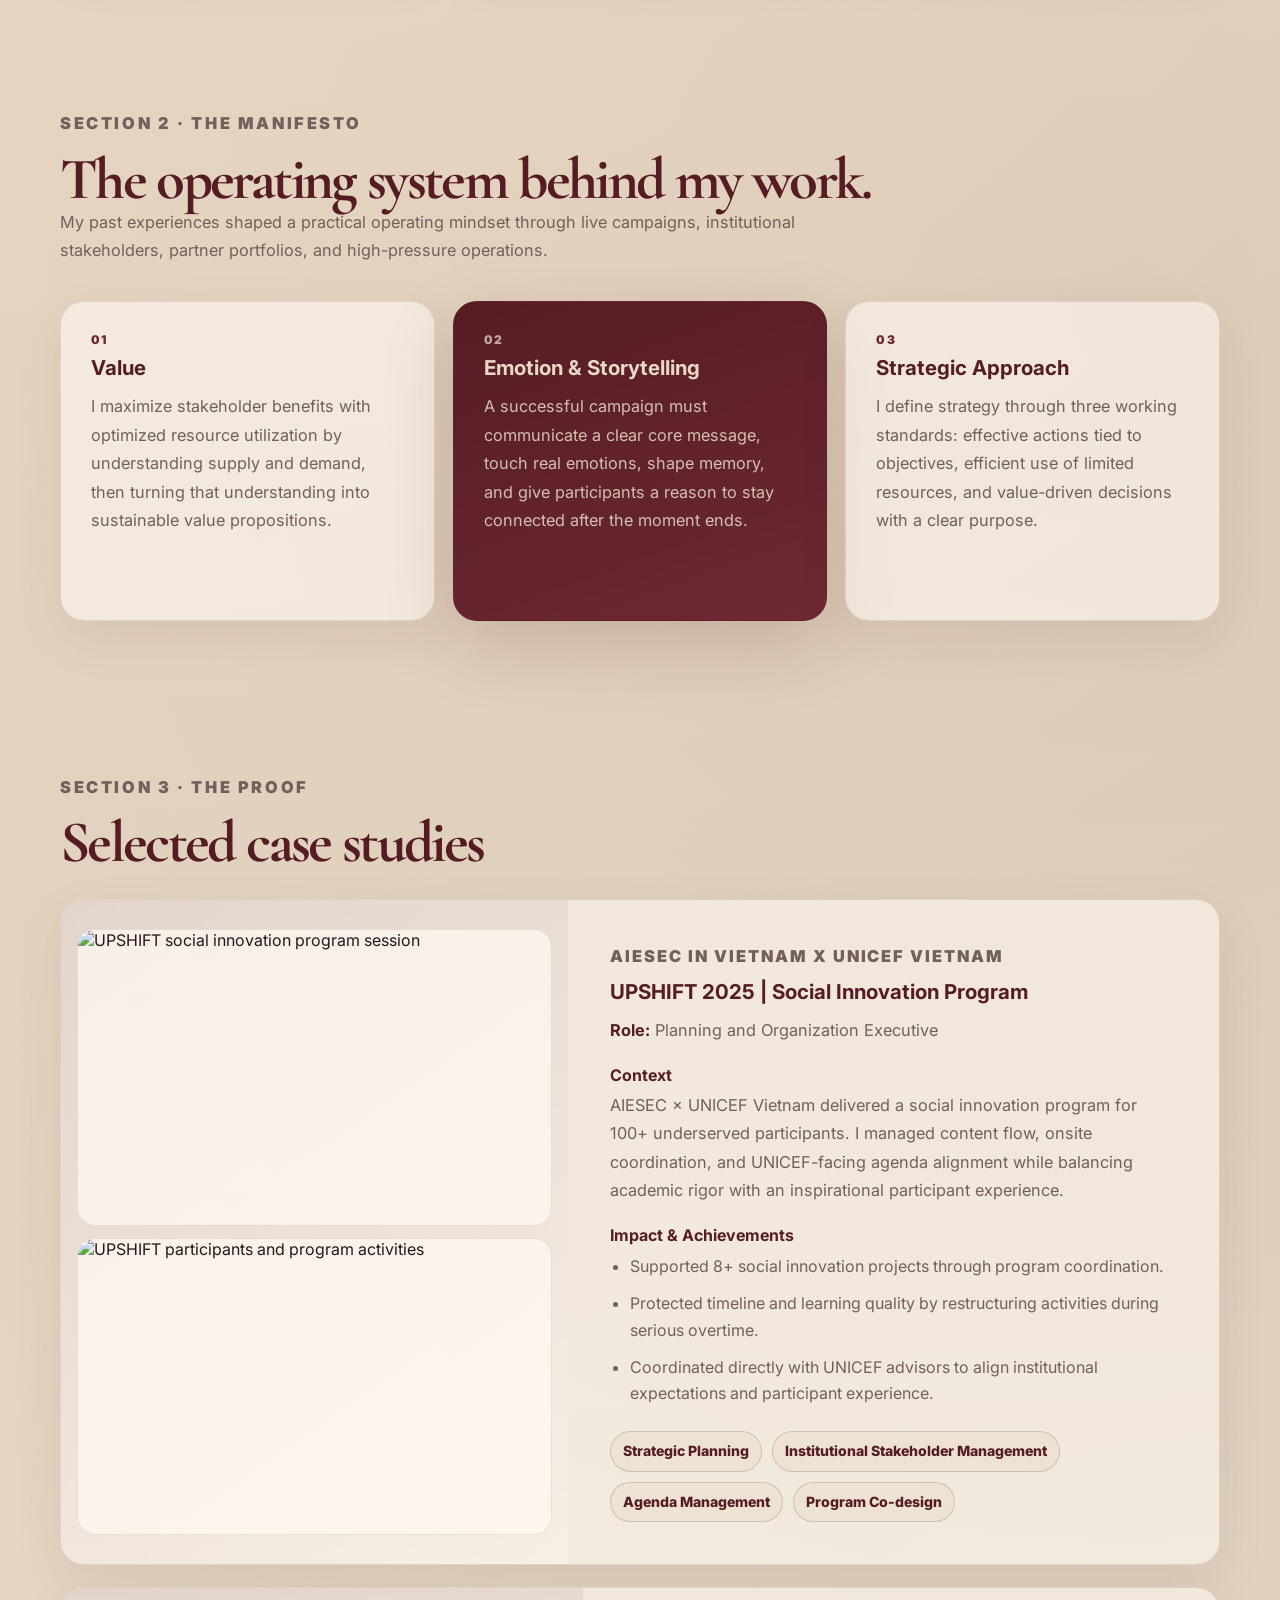
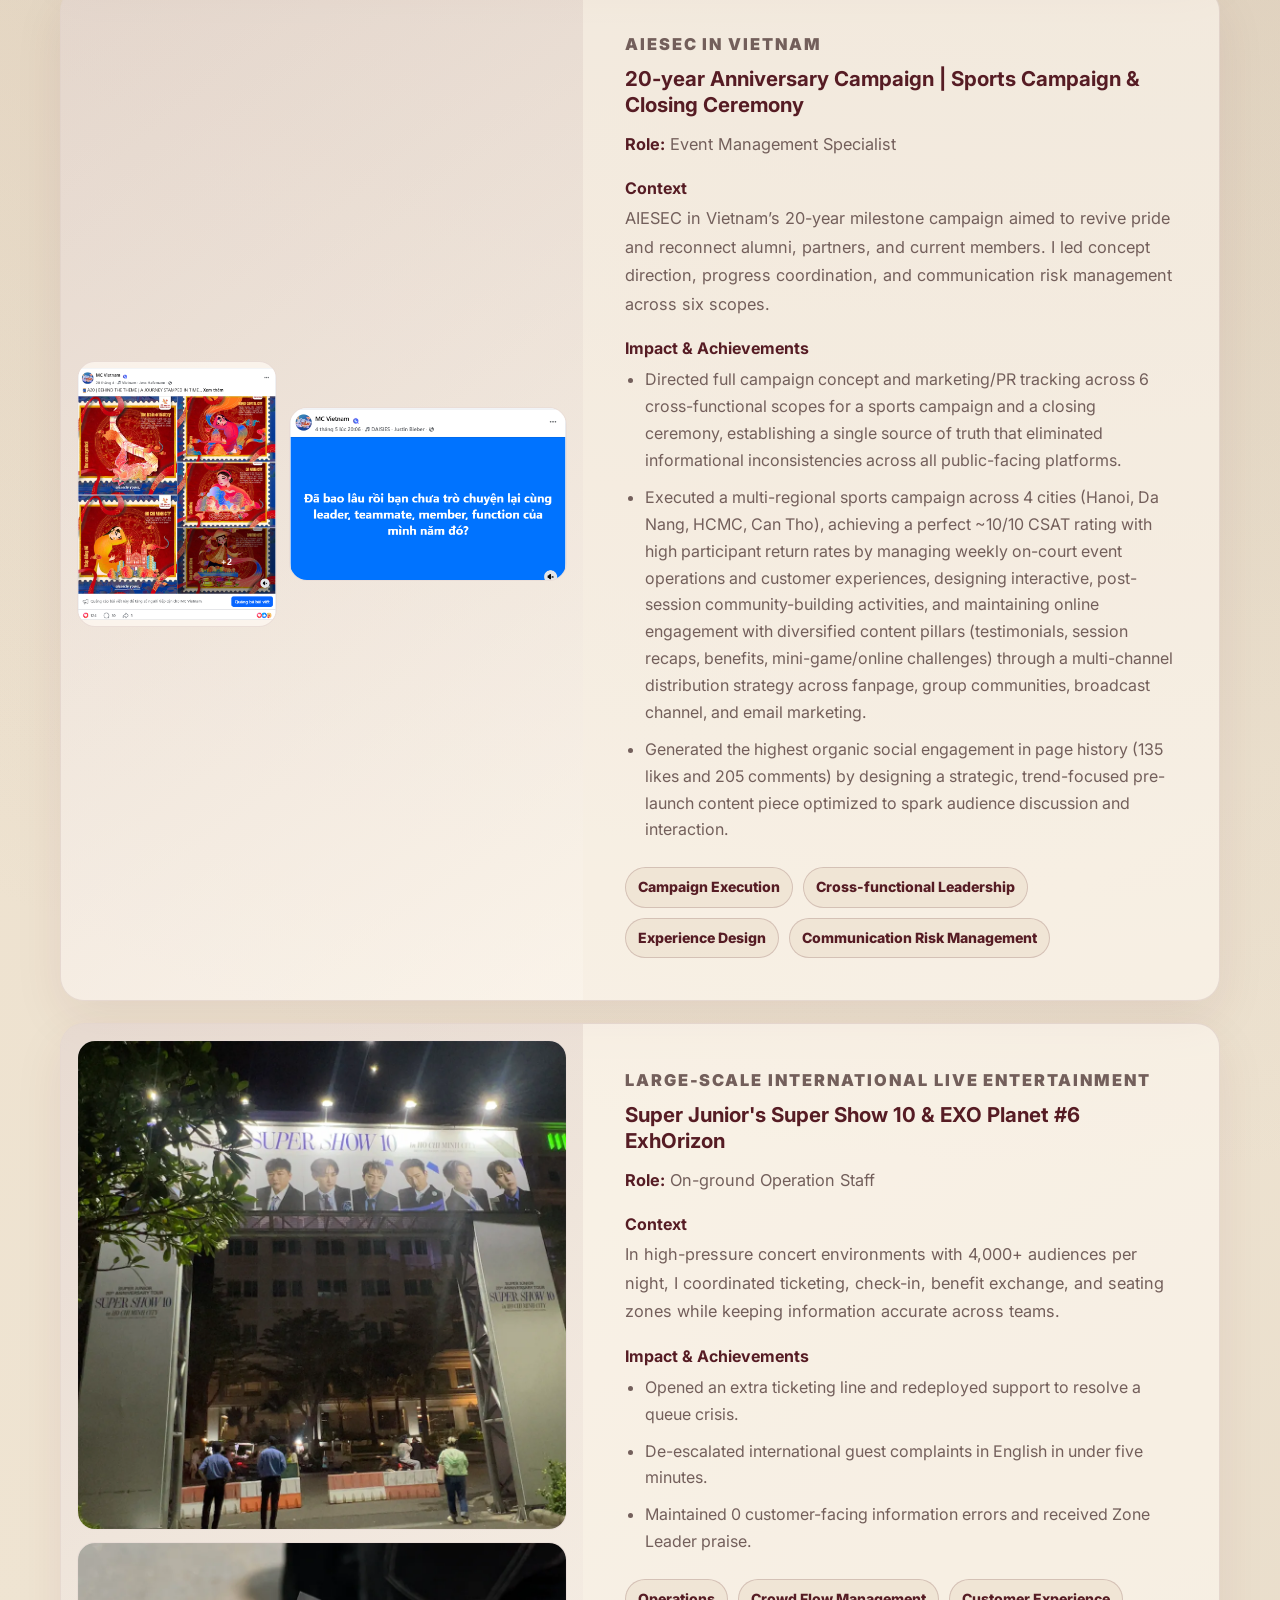
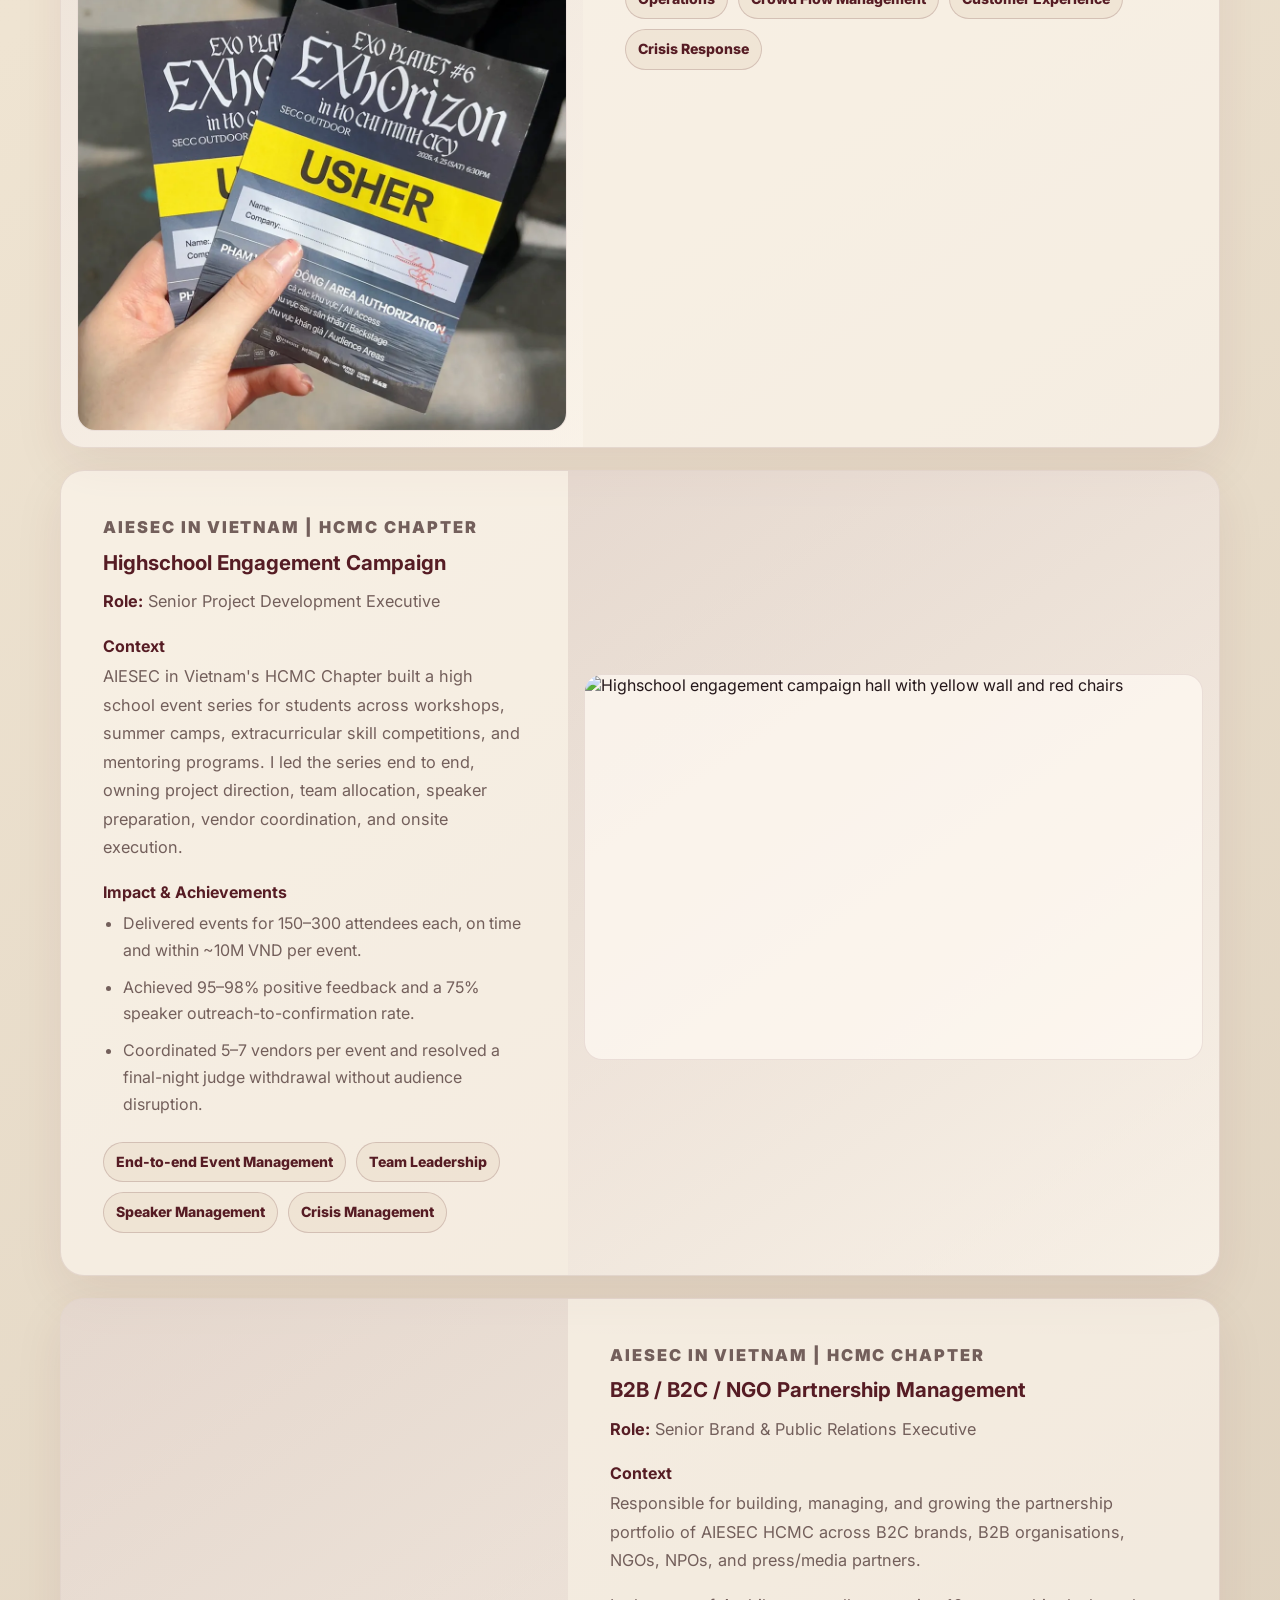
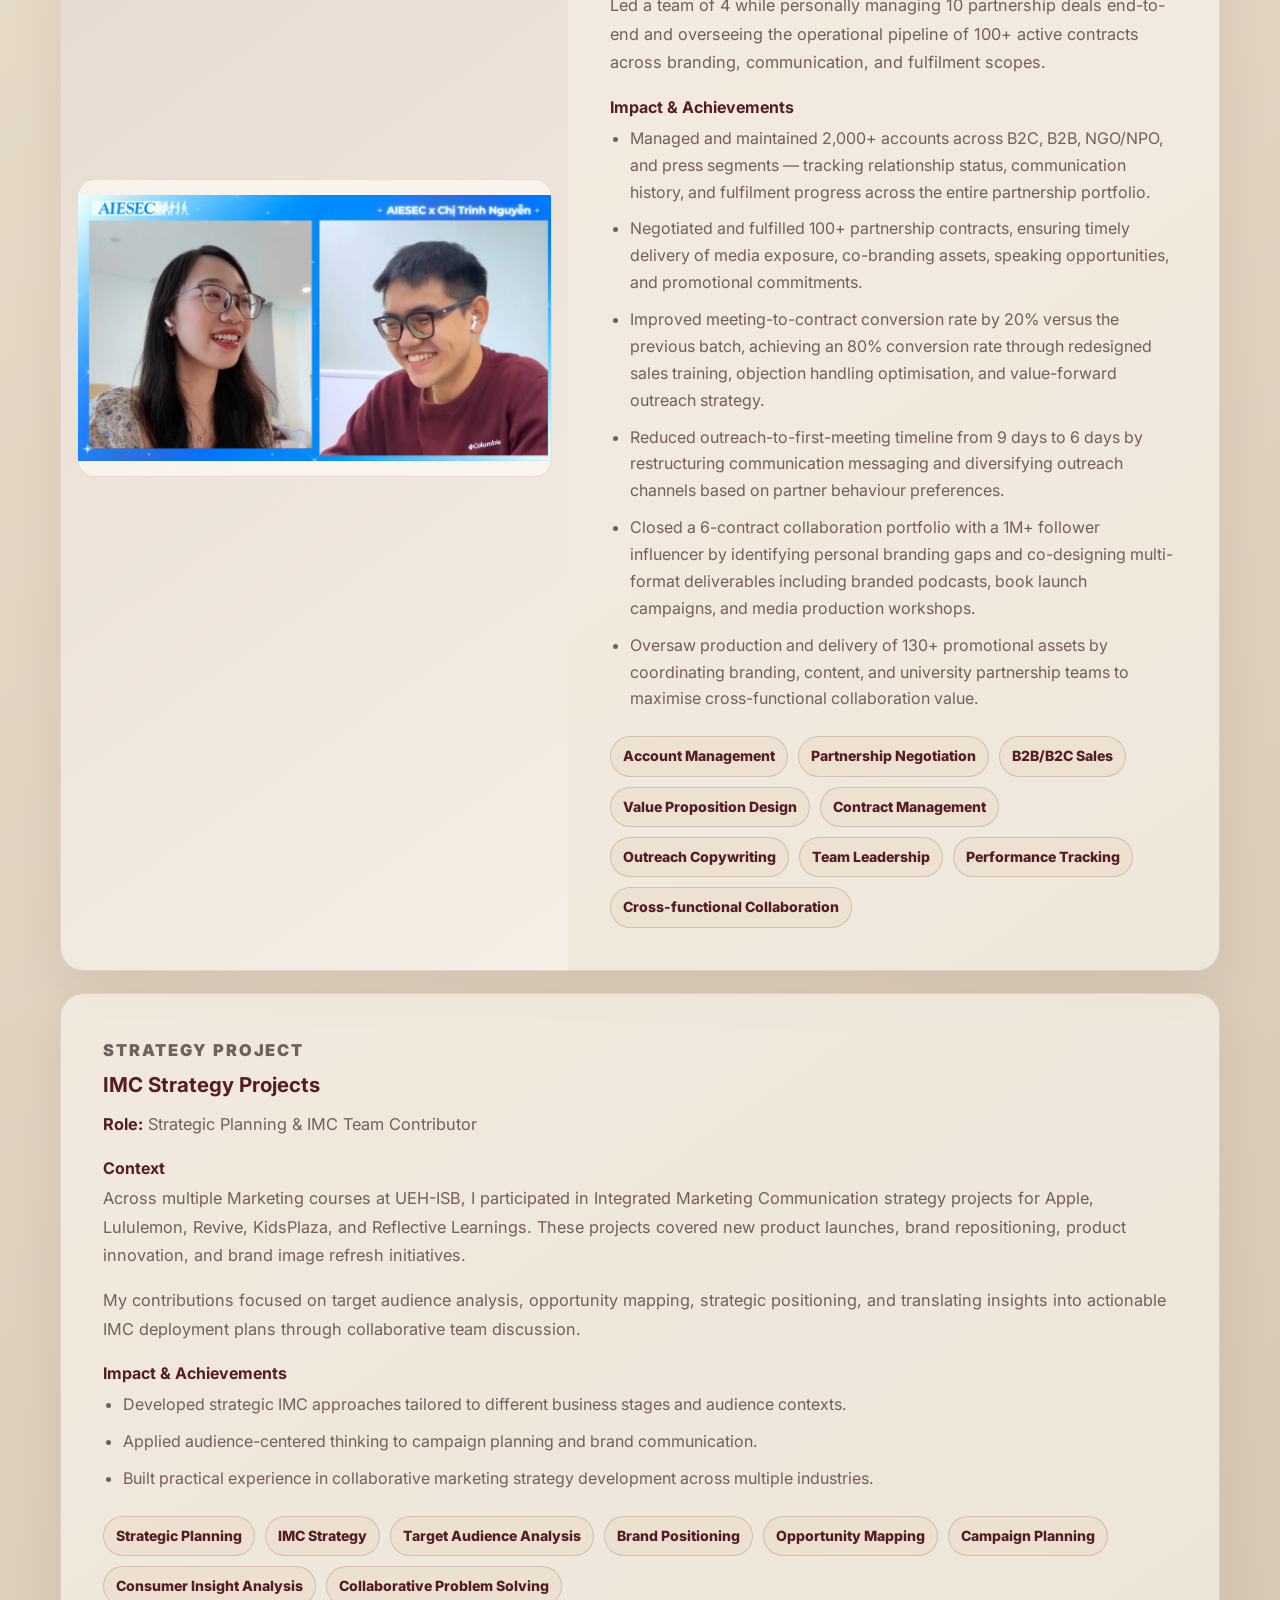
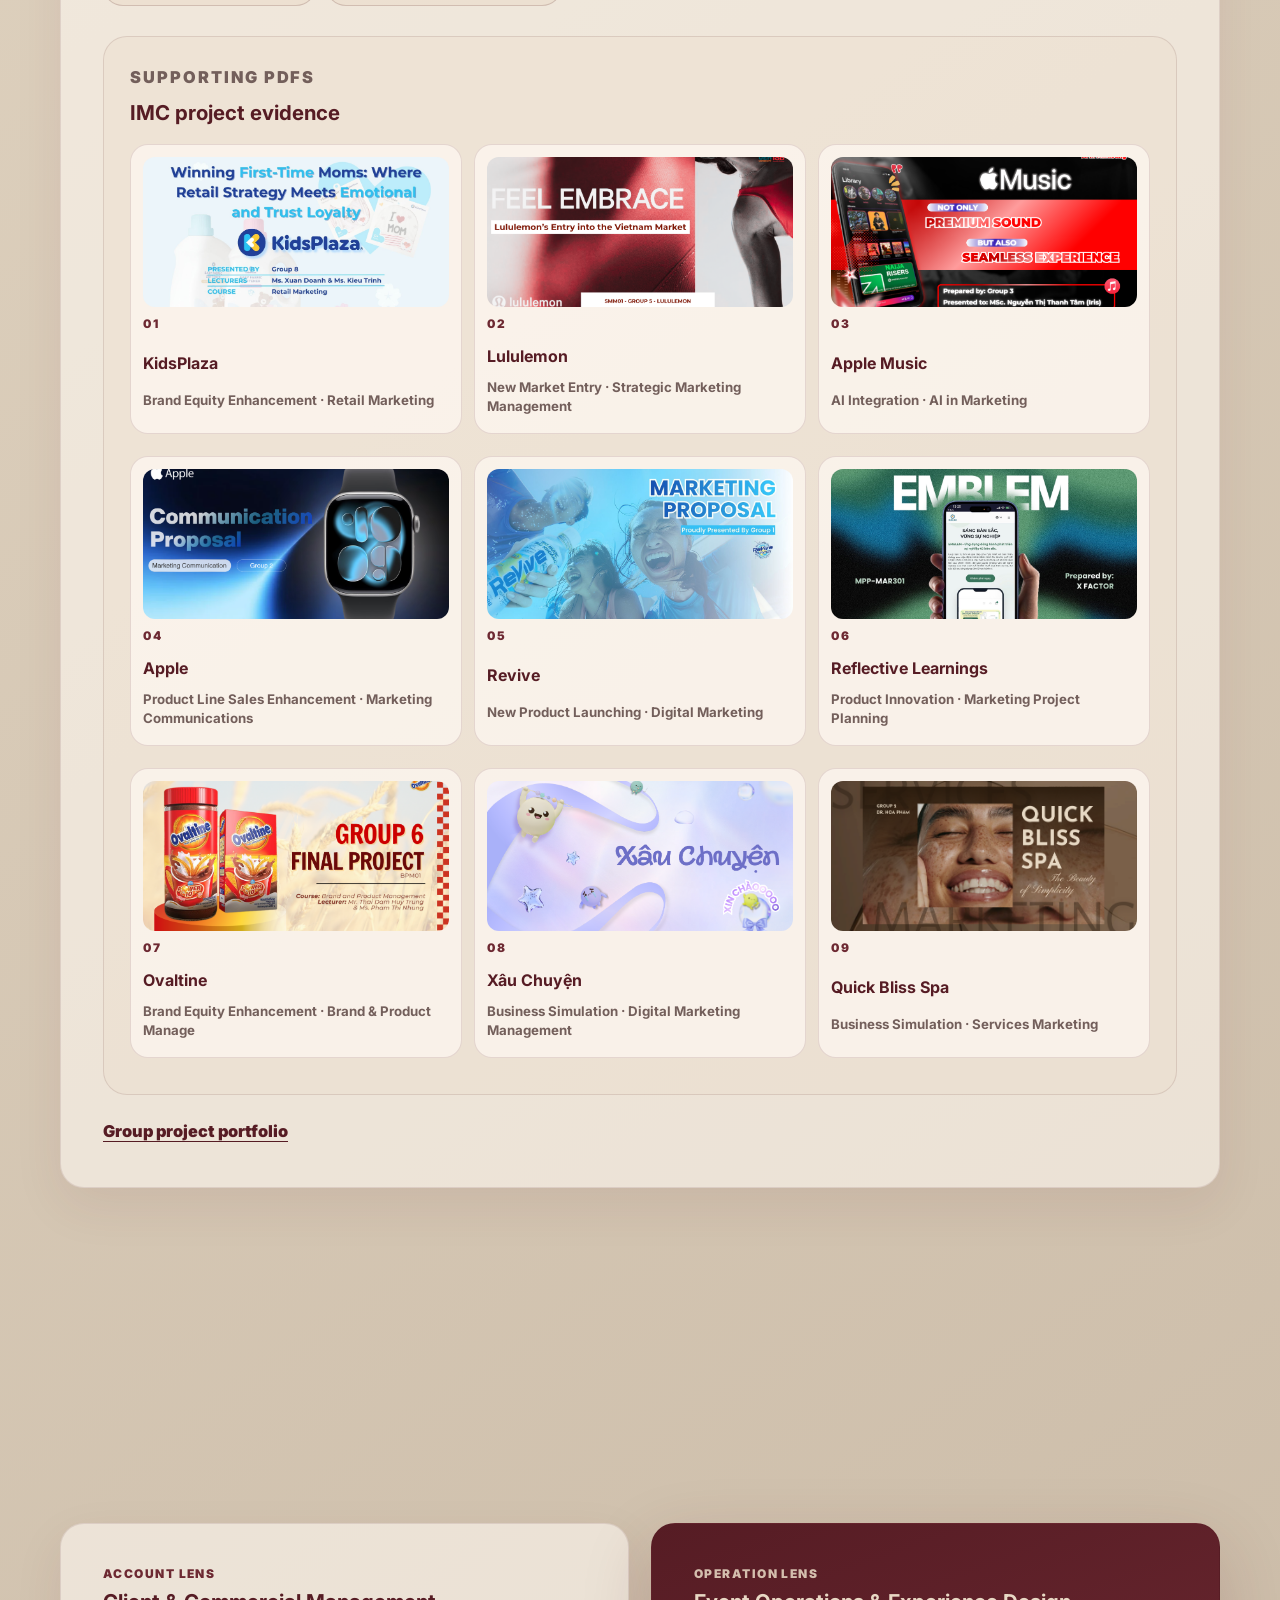
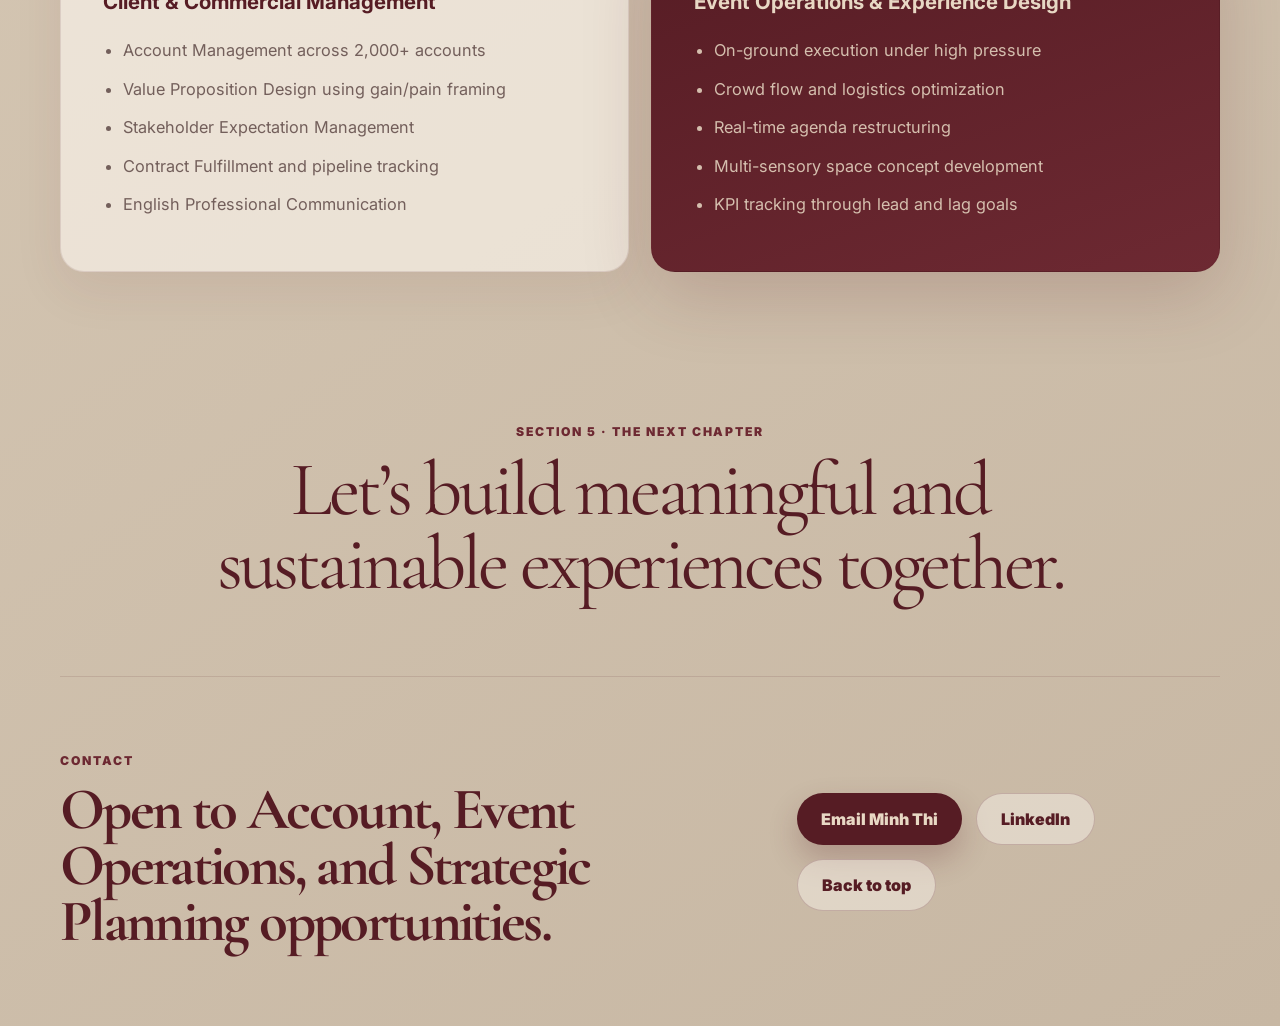
==== commit 507aaccf: "fix: update case role and title for clarity in case studies section" ====
--- a/index.html
+++ b/index.html
@@ -402,11 +402,10 @@
             <div class="case-content">
               <p class="case-kicker">AIESEC in Vietnam | HCMC Chapter</p>
 
-              <h3>Senior Brand & Public Relations Executive</h3>
+              <h3>B2B / B2C / NGO Partnership Management</h3>
 
               <p class="role-line">
-                <strong>Leadership Role:</strong> B2B / B2C / NGO Partnership
-                Management
+                <strong>Role:</strong> Senior Brand & Public Relations Executive
               </p>
 
               <div class="story-block">
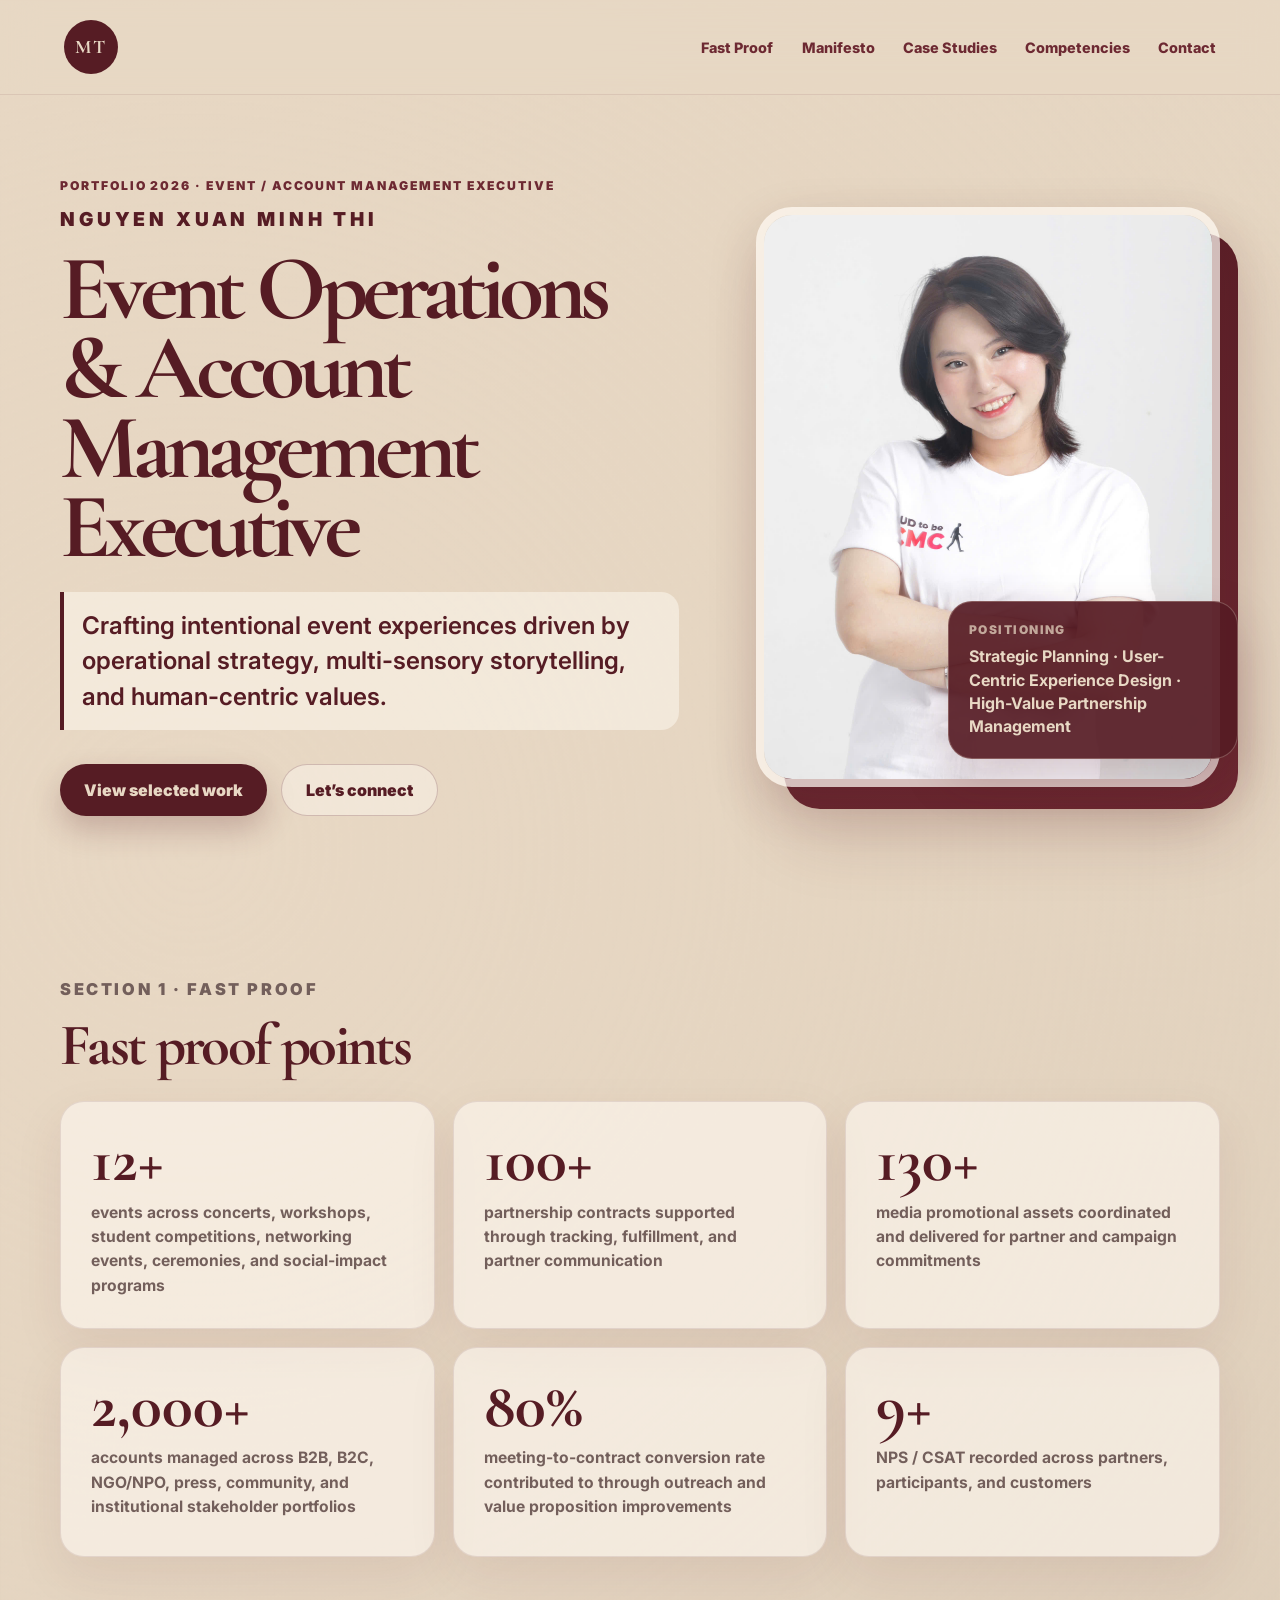
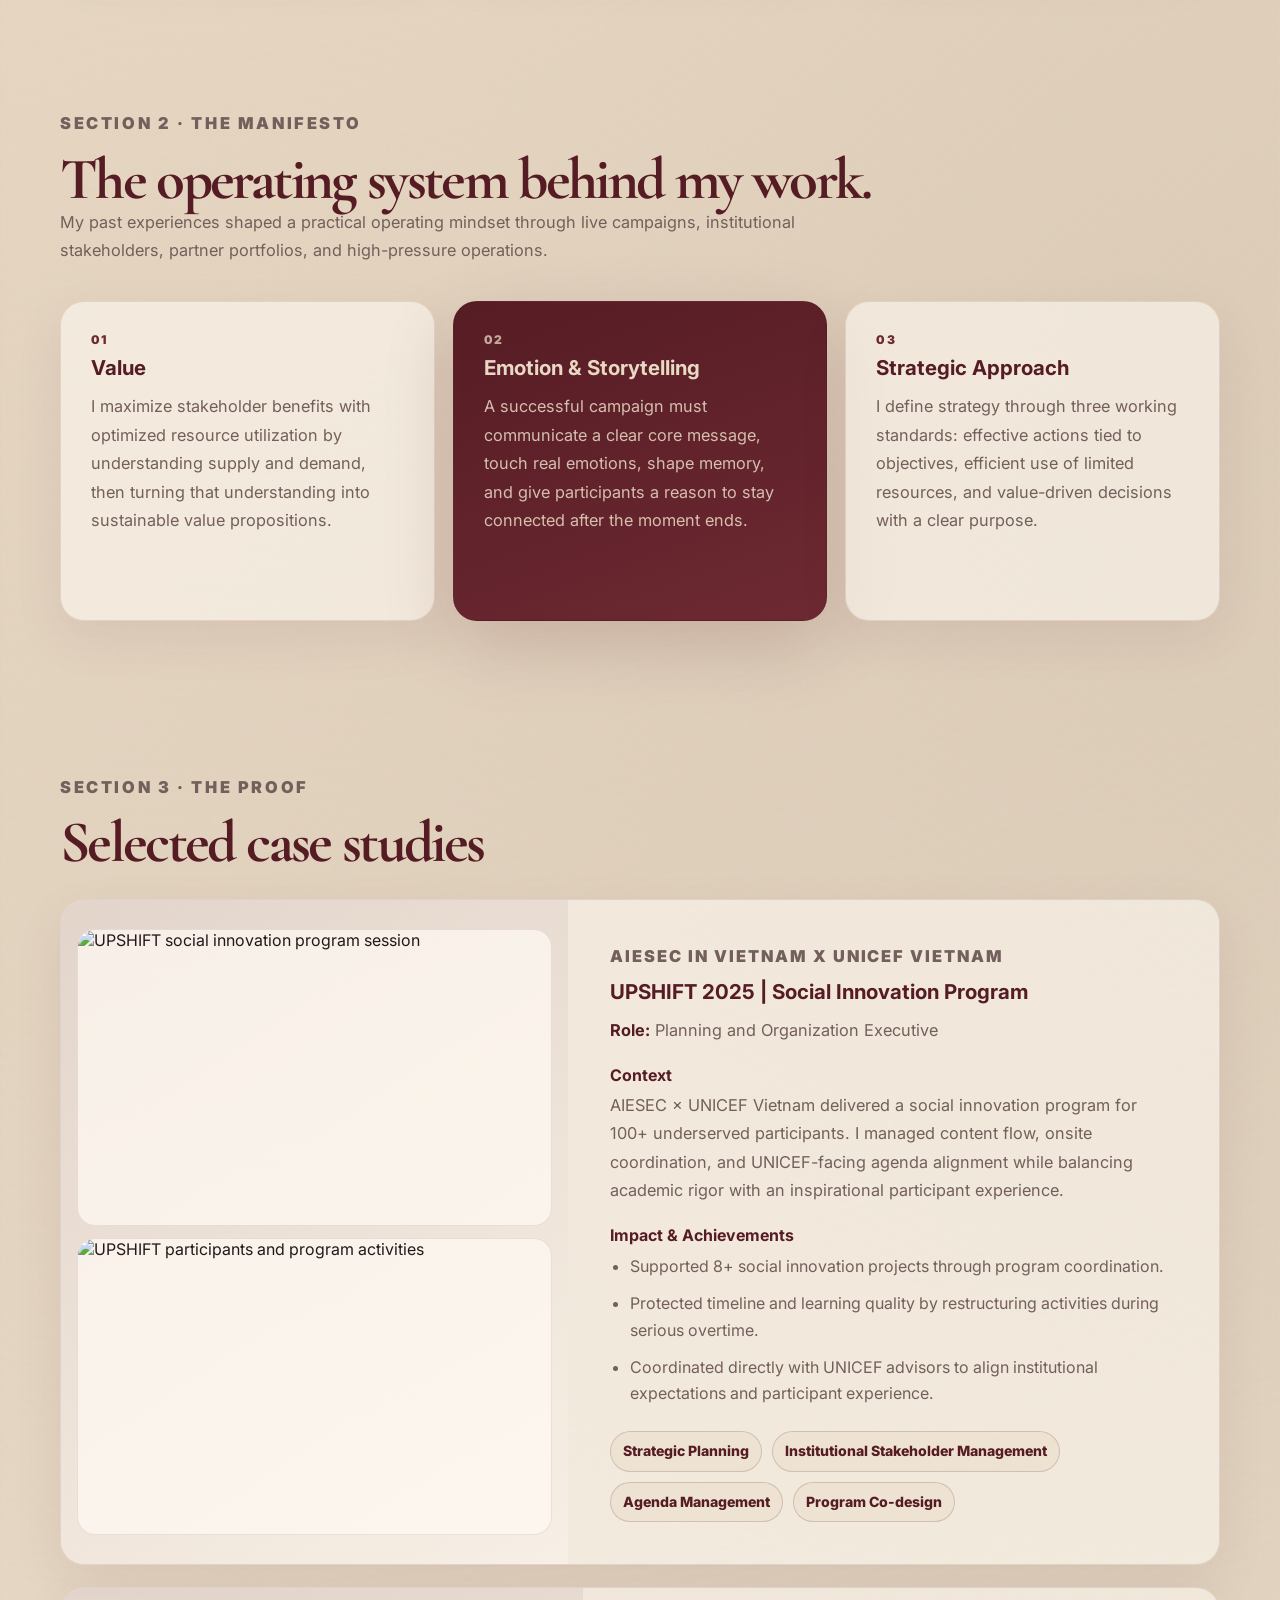
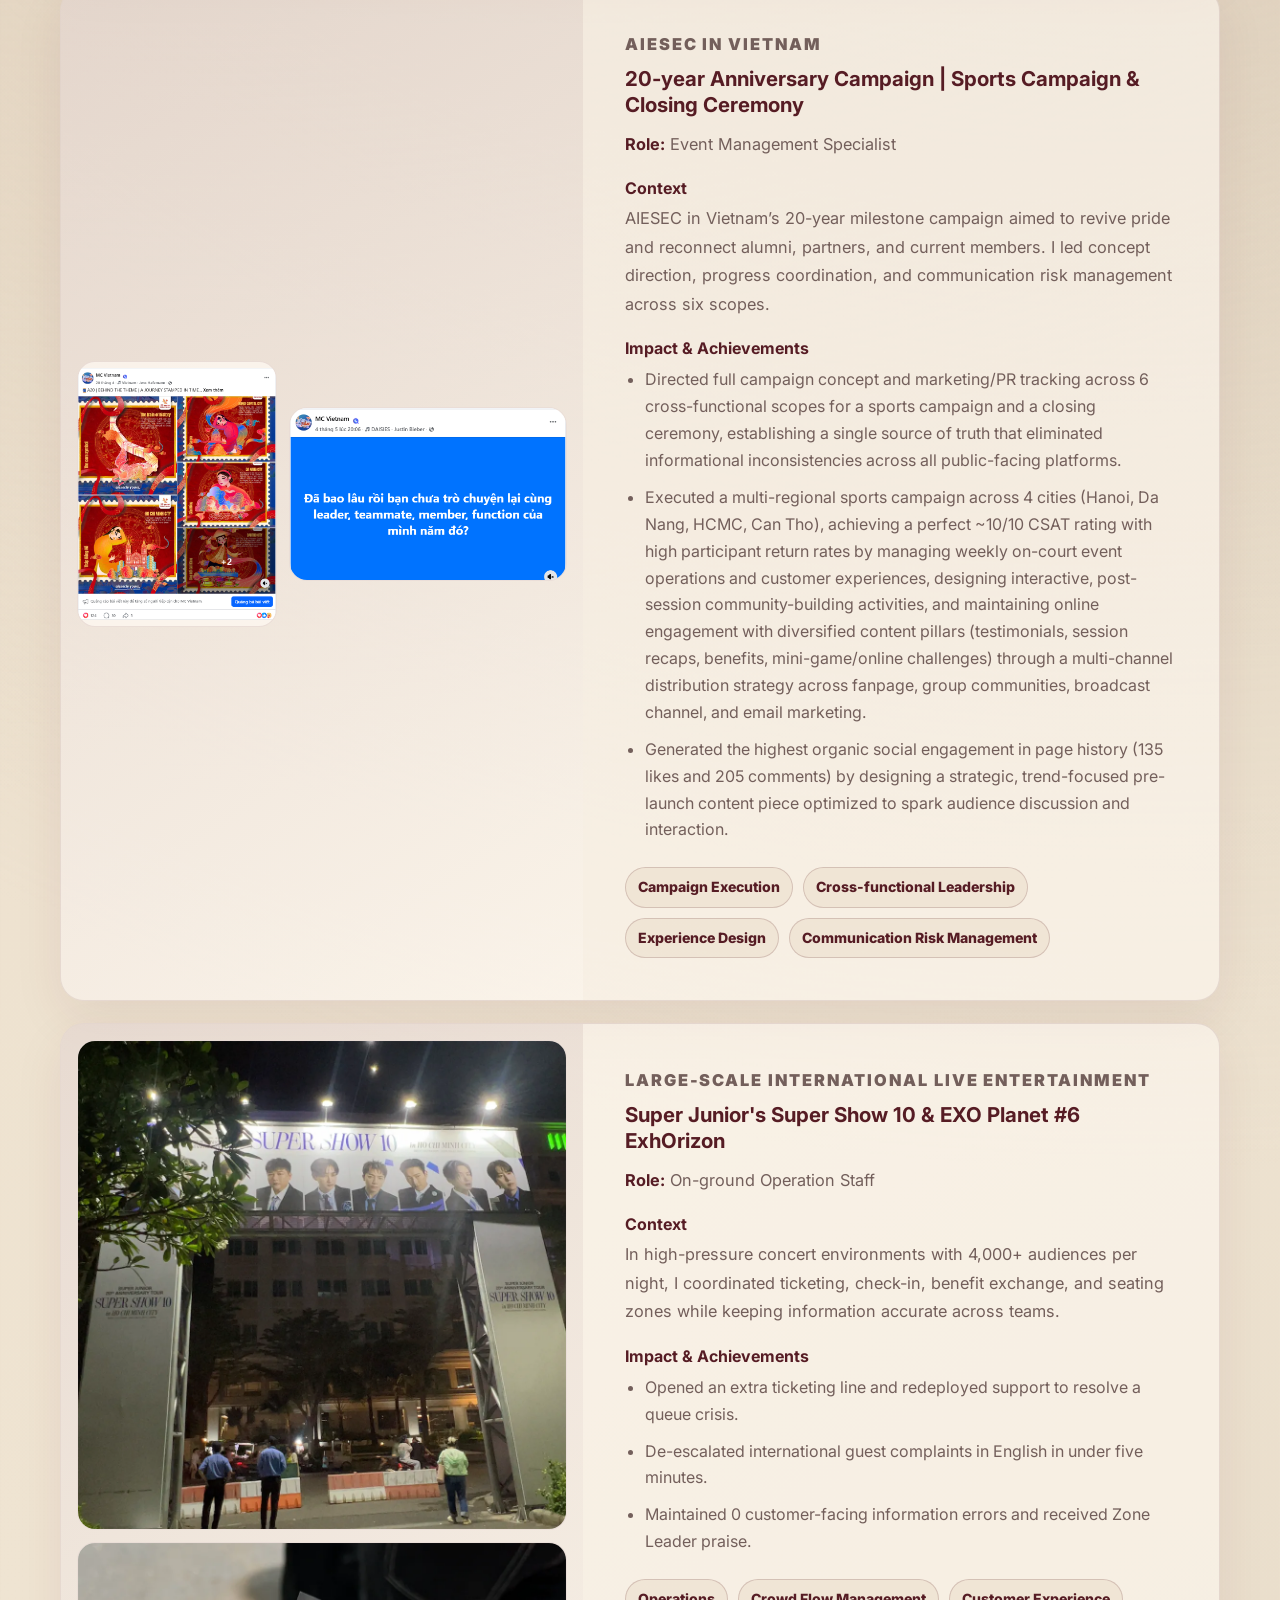
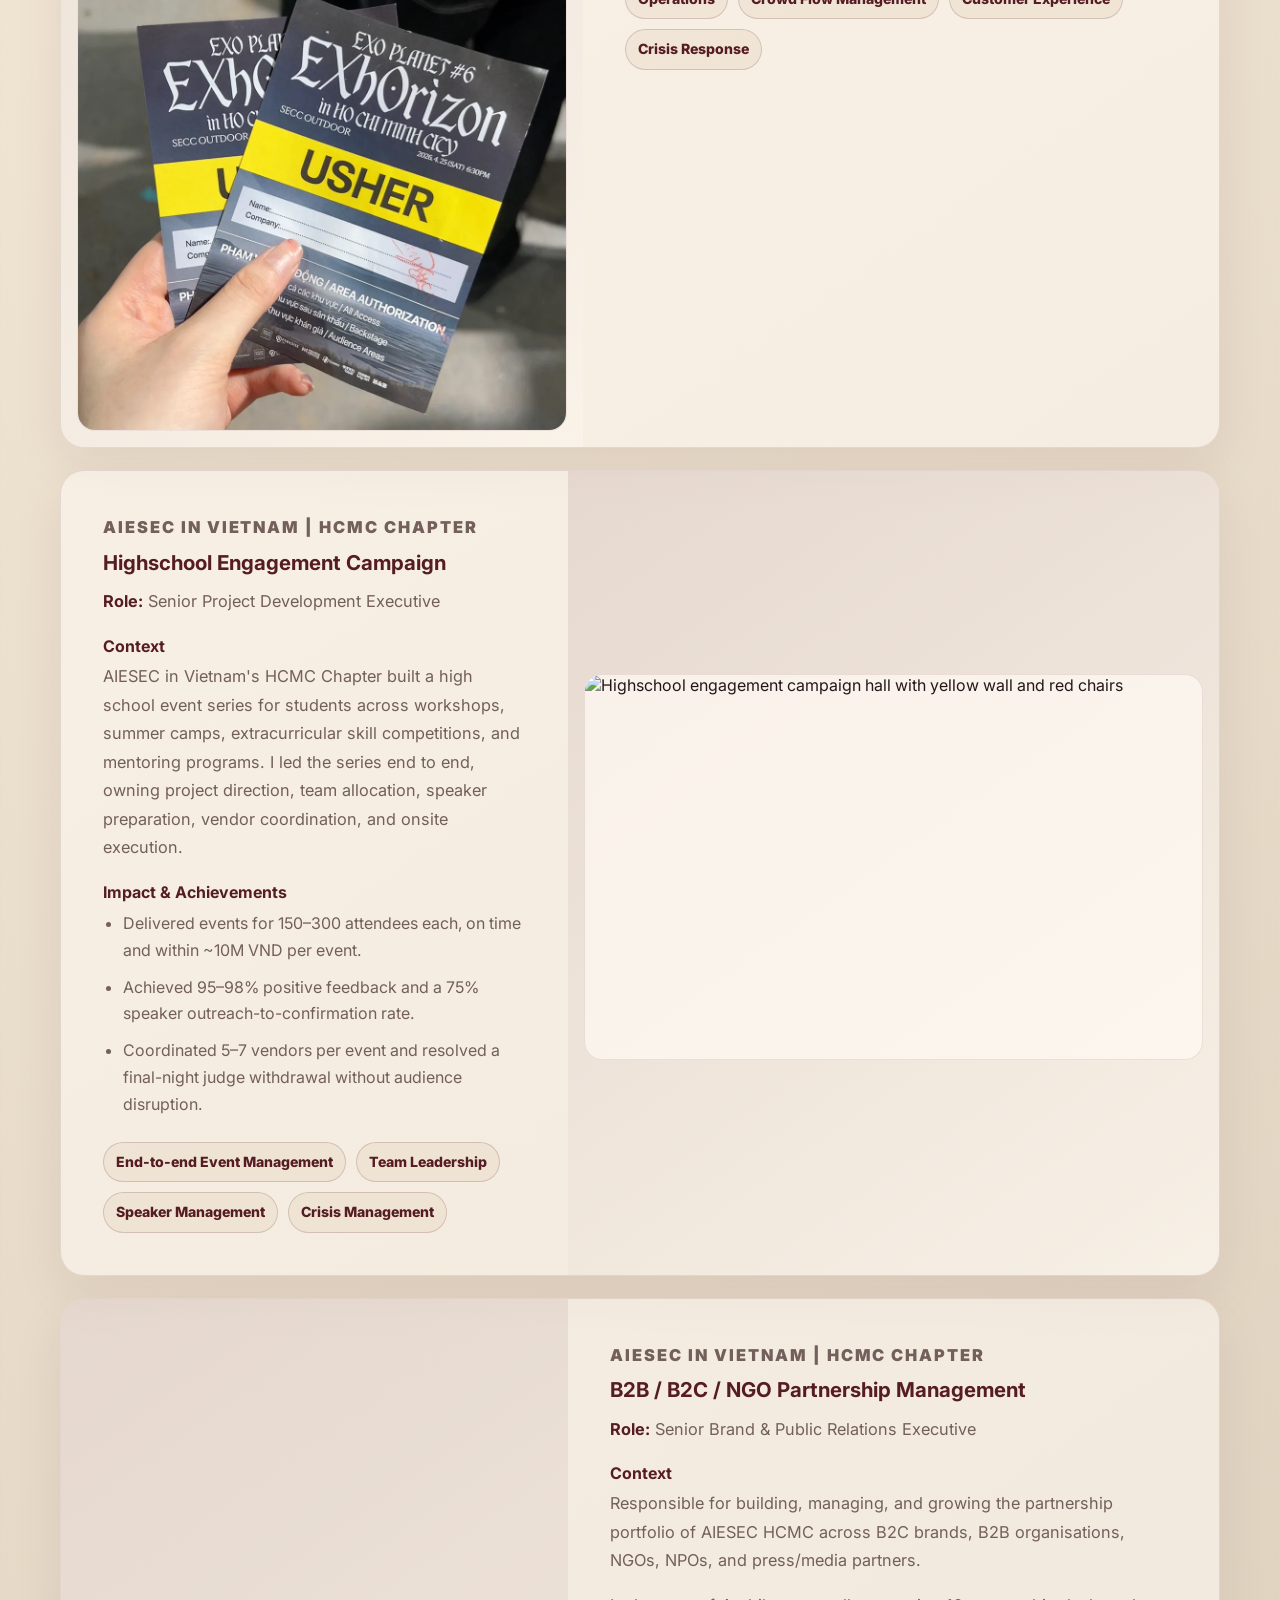
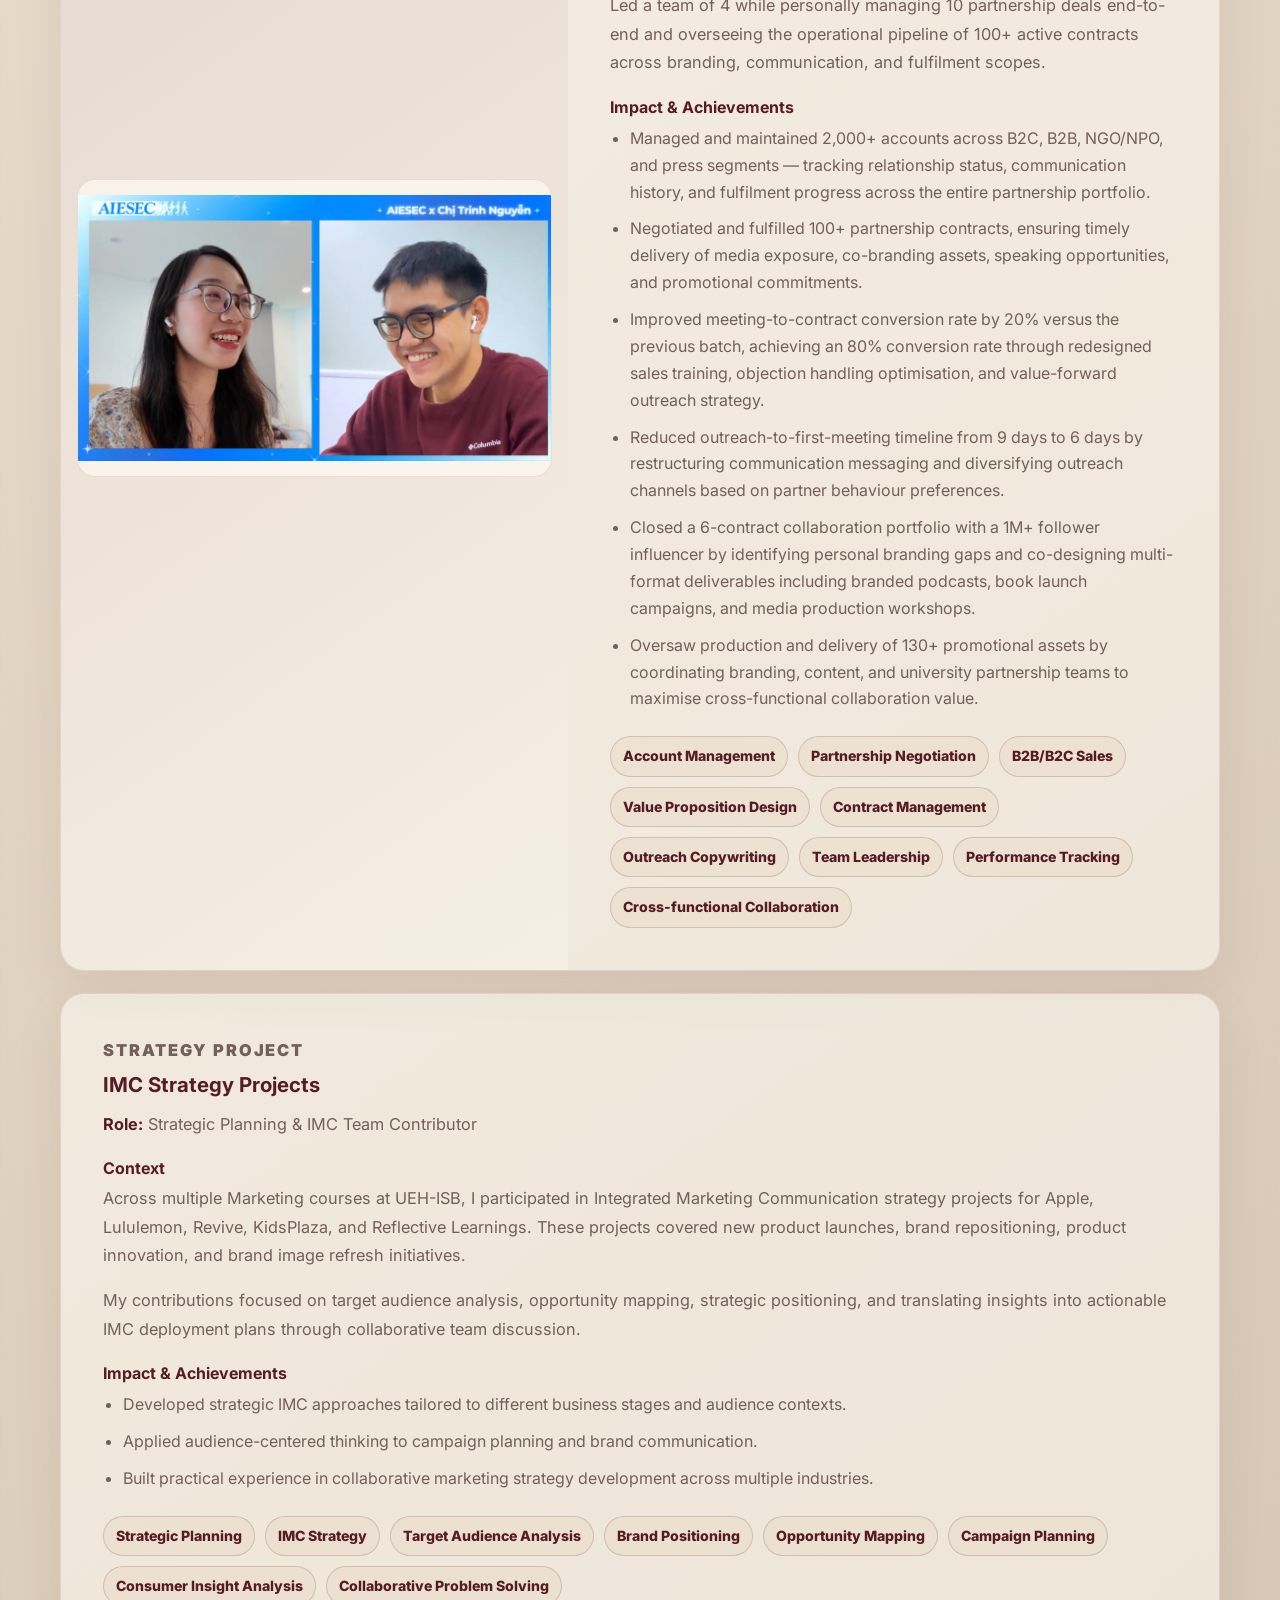
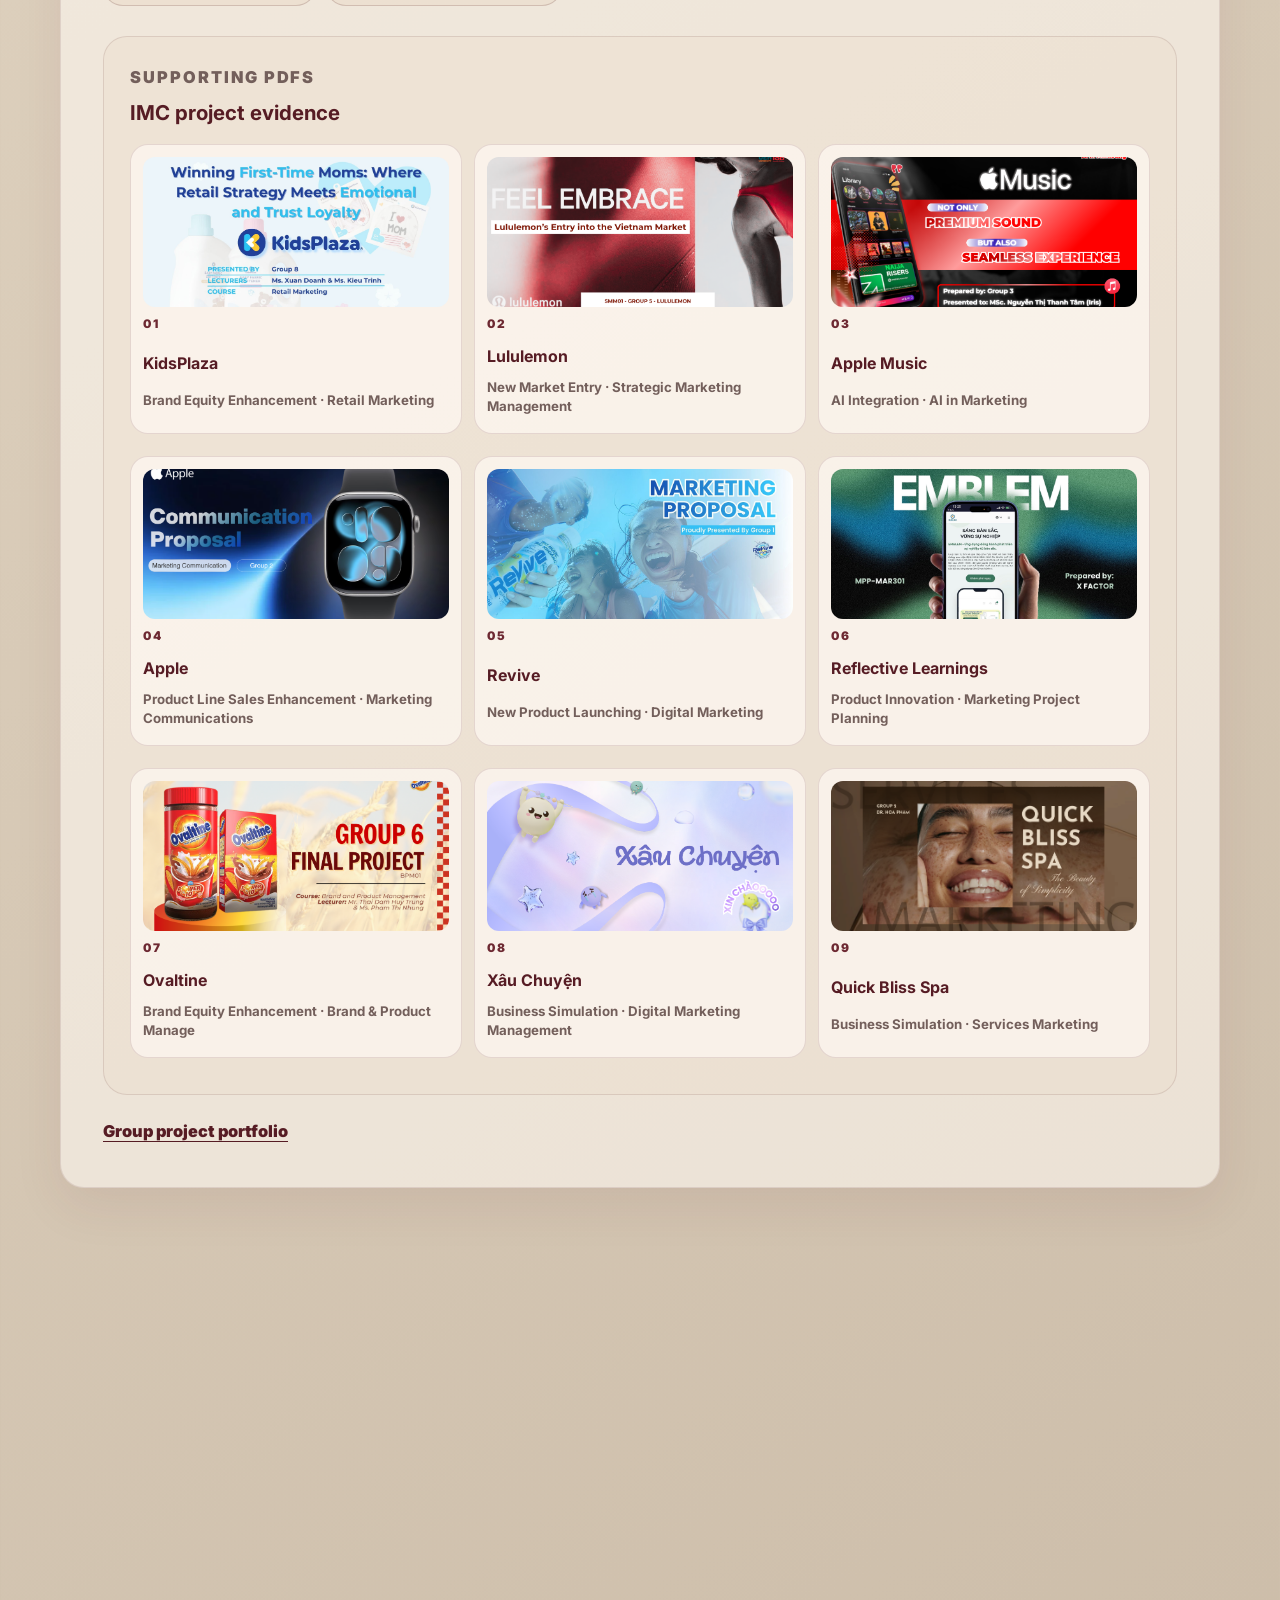
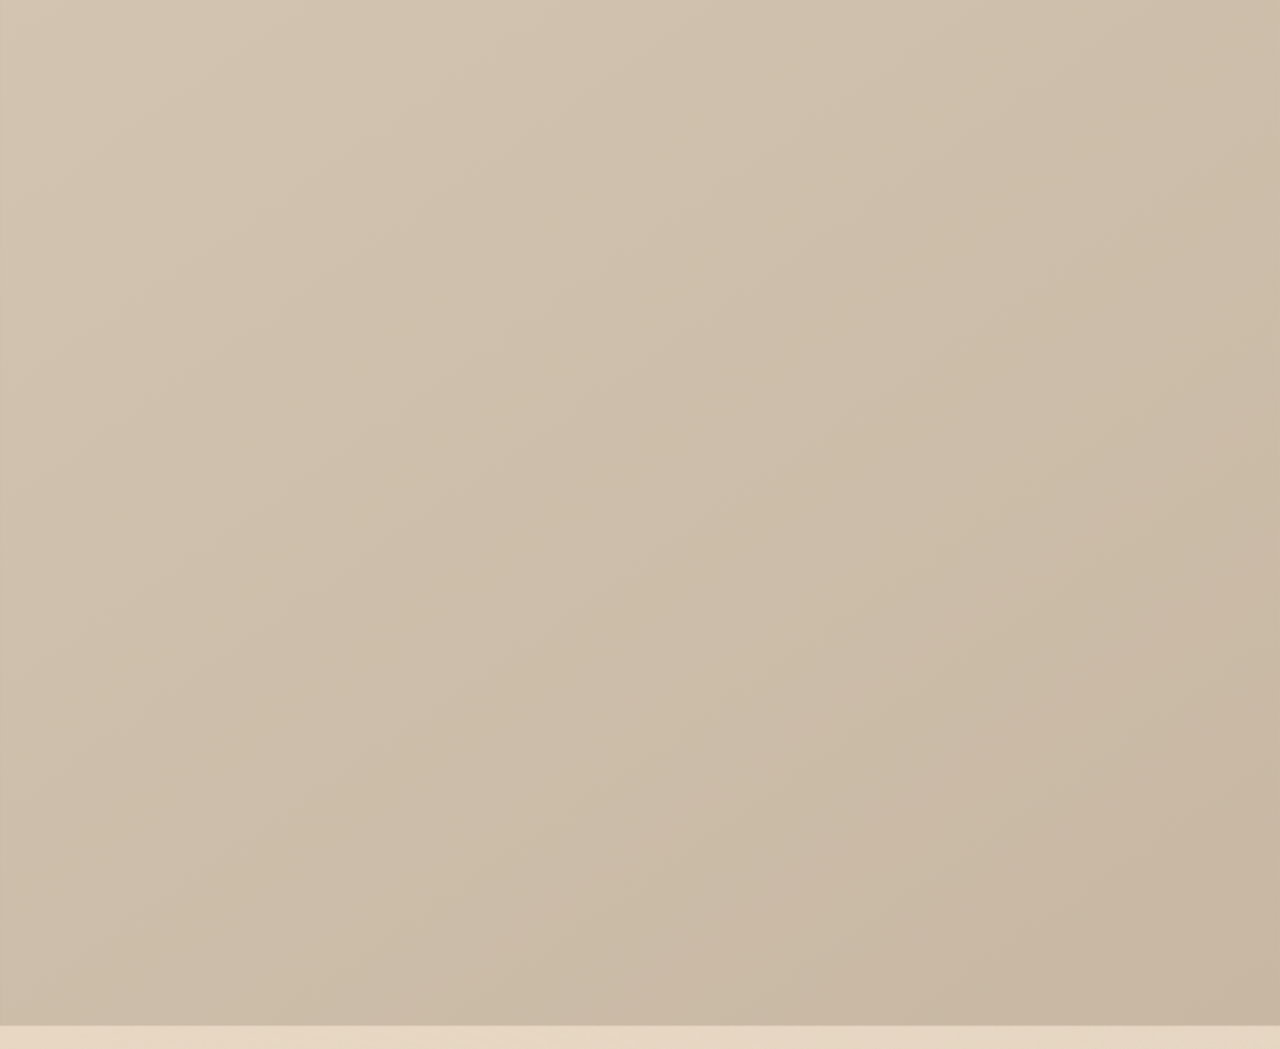
==== commit 24013ac0: "fix: update email link text for brevity and refine LinkedIn URL in footer" ====
--- a/index.html
+++ b/index.html
@@ -768,12 +768,10 @@
         </h2>
       </div>
       <div class="footer-actions">
-        <a class="button primary" href="mailto:minhthinx11@gmail.com"
-          >Email Minh Thi</a
-        >
+        <a class="button primary" href="mailto:minhthinx11@gmail.com">Email</a>
         <a
           class="button secondary"
-          href="https://www.linkedin.com/"
+          href="https://www.linkedin.com/in/minh-thi-nguyen-xuan-082ba4214/"
           target="_blank"
           rel="noreferrer"
           >LinkedIn</a
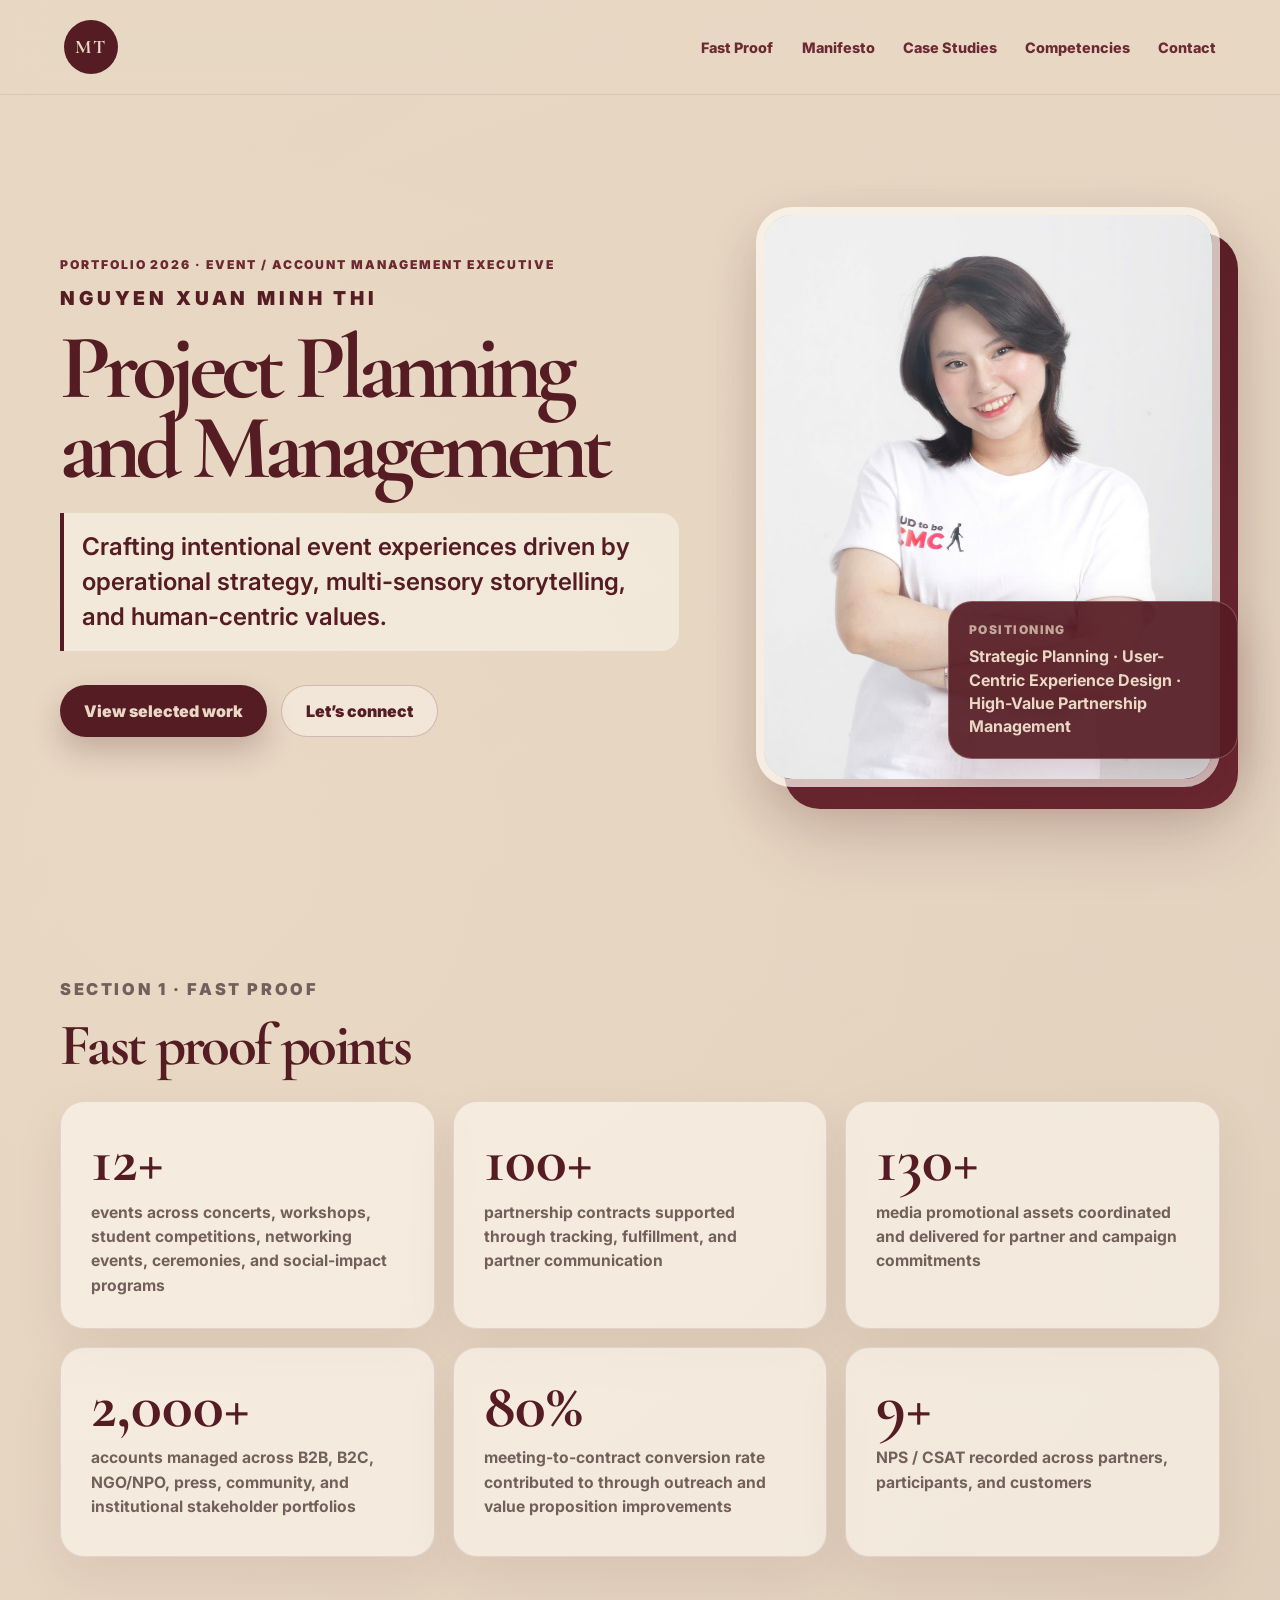
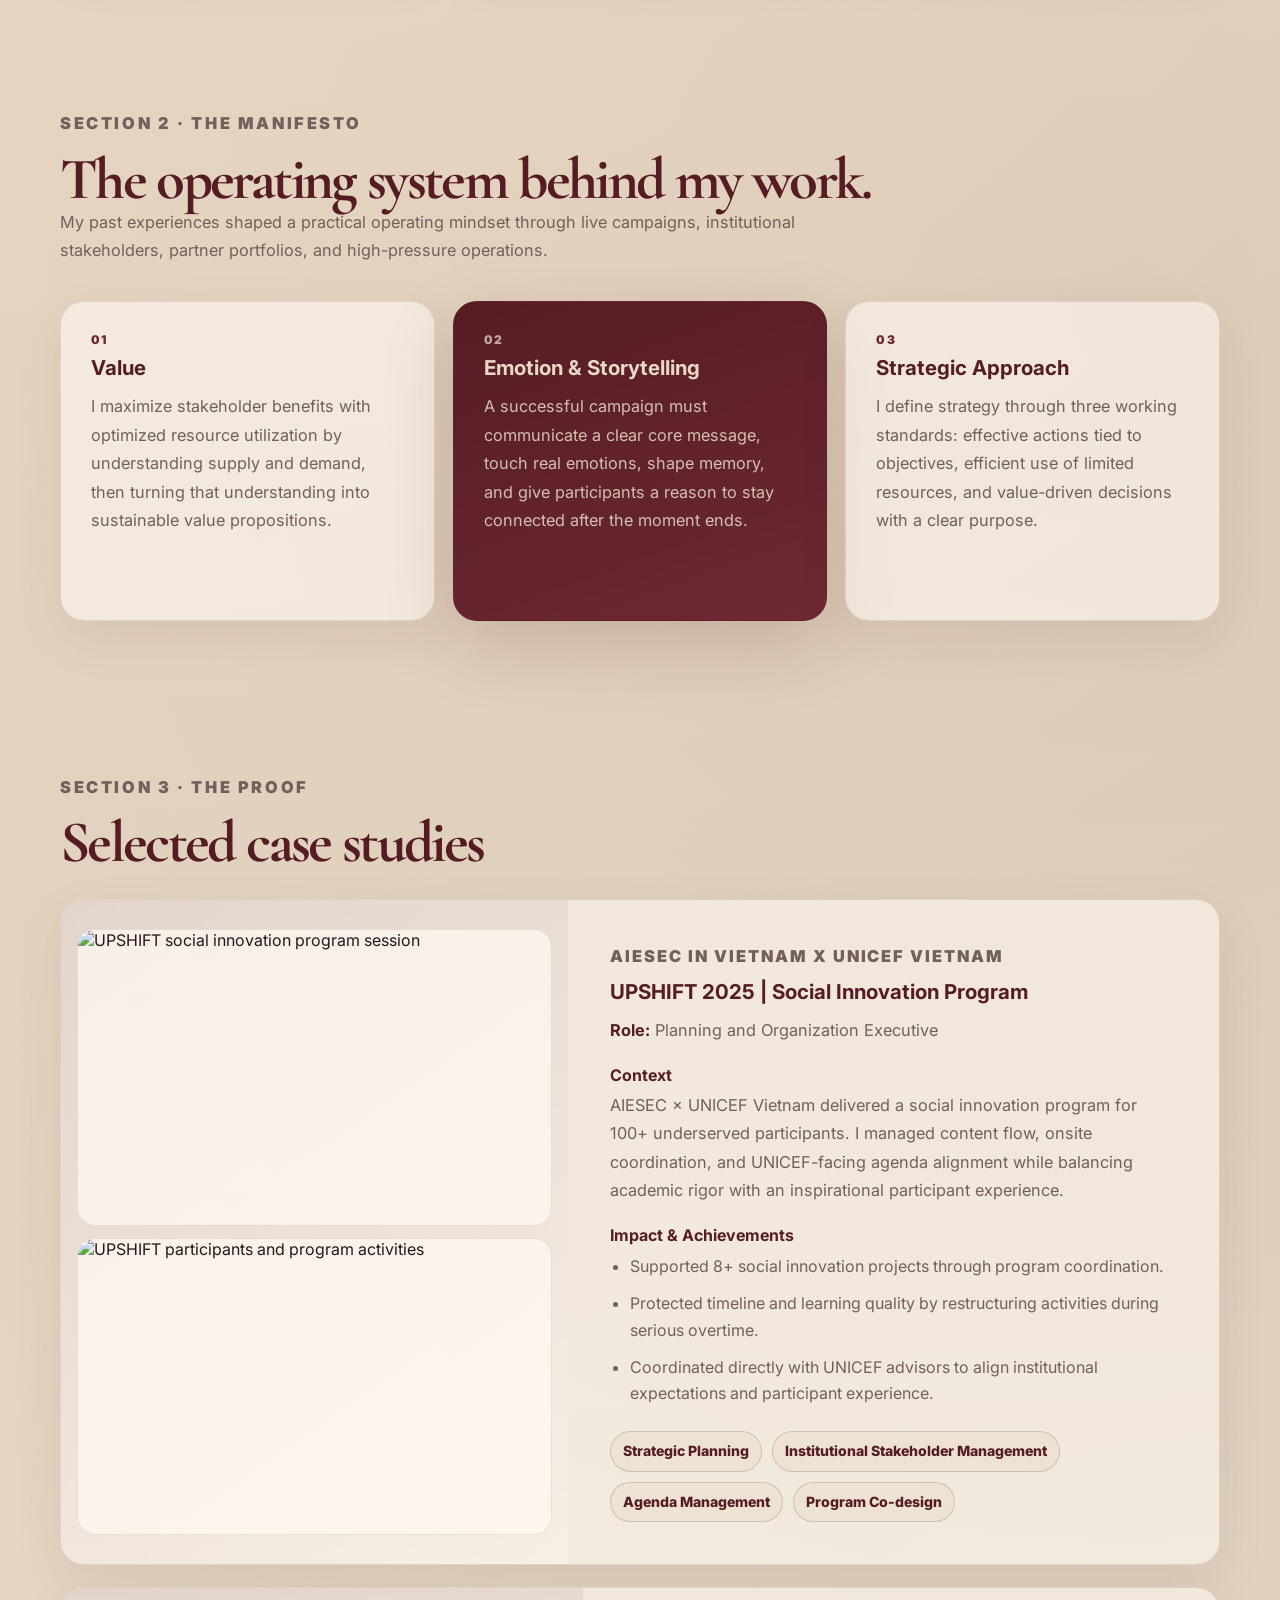
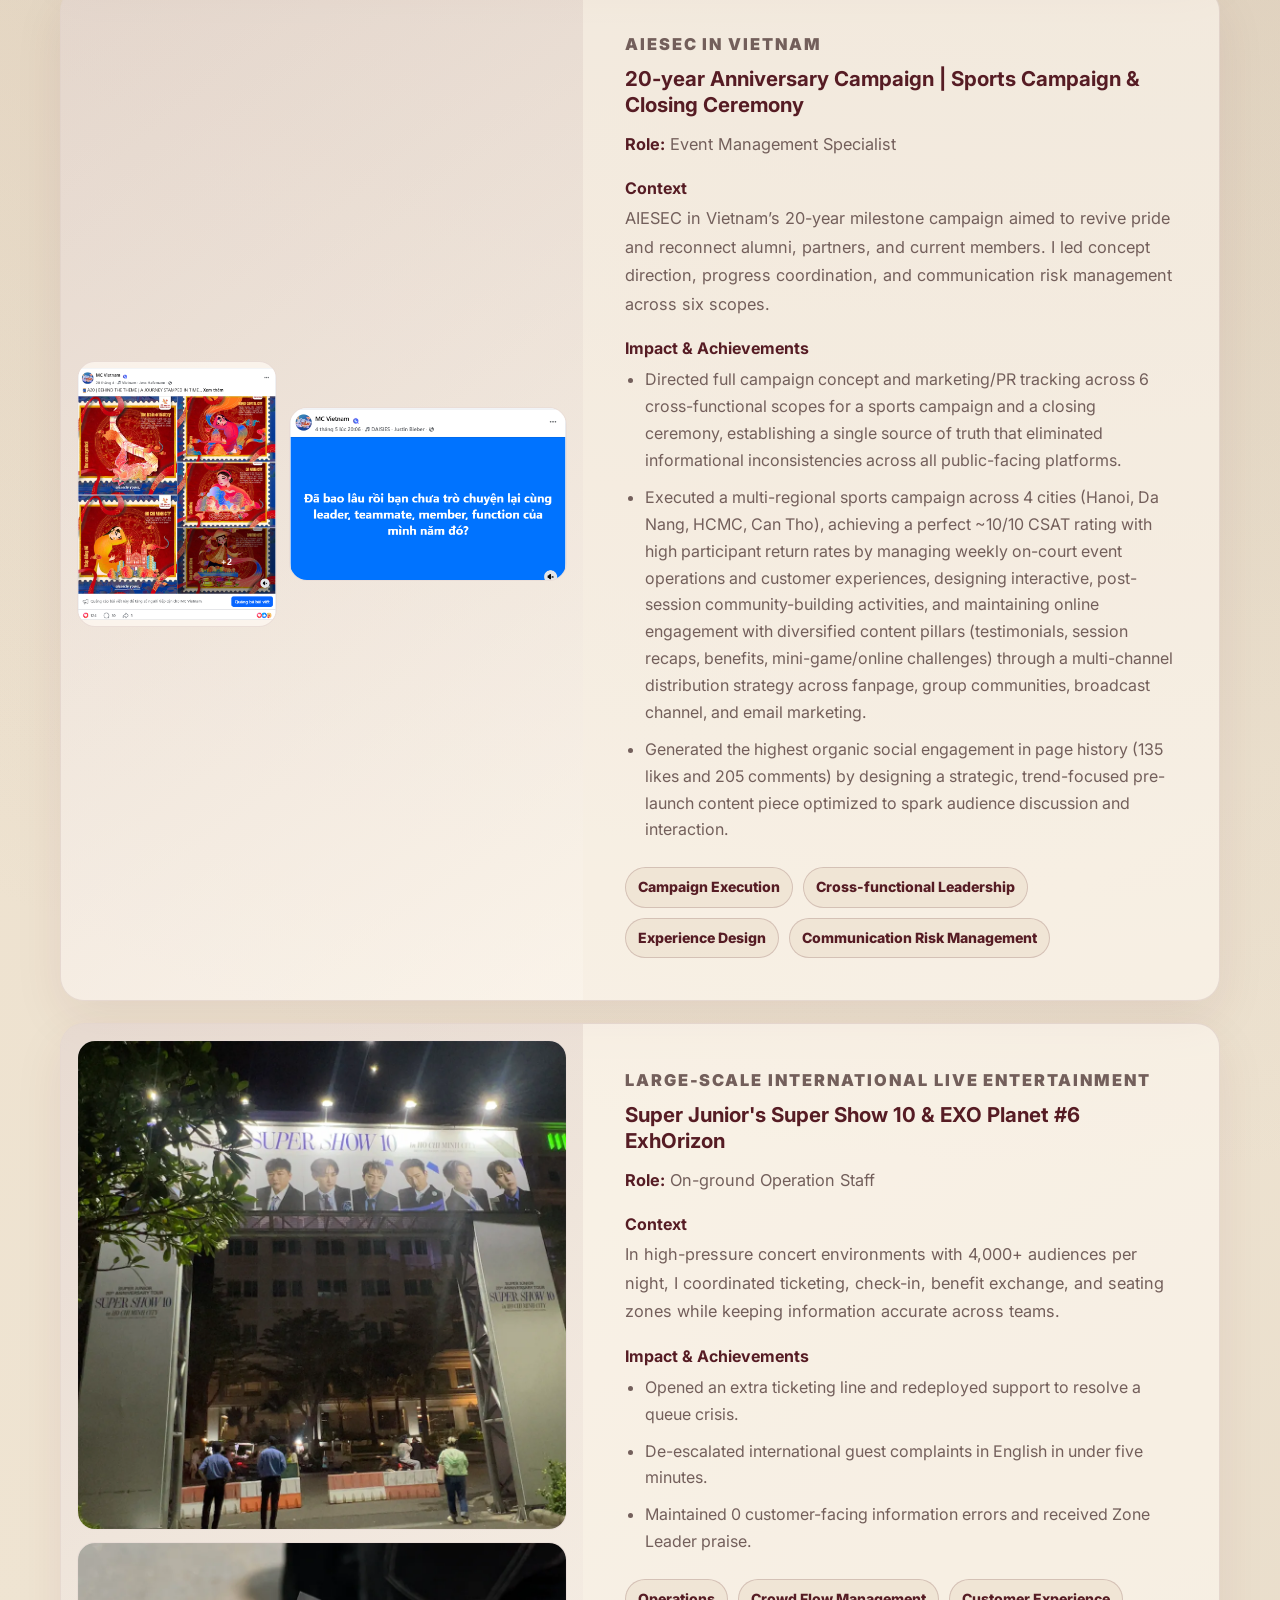
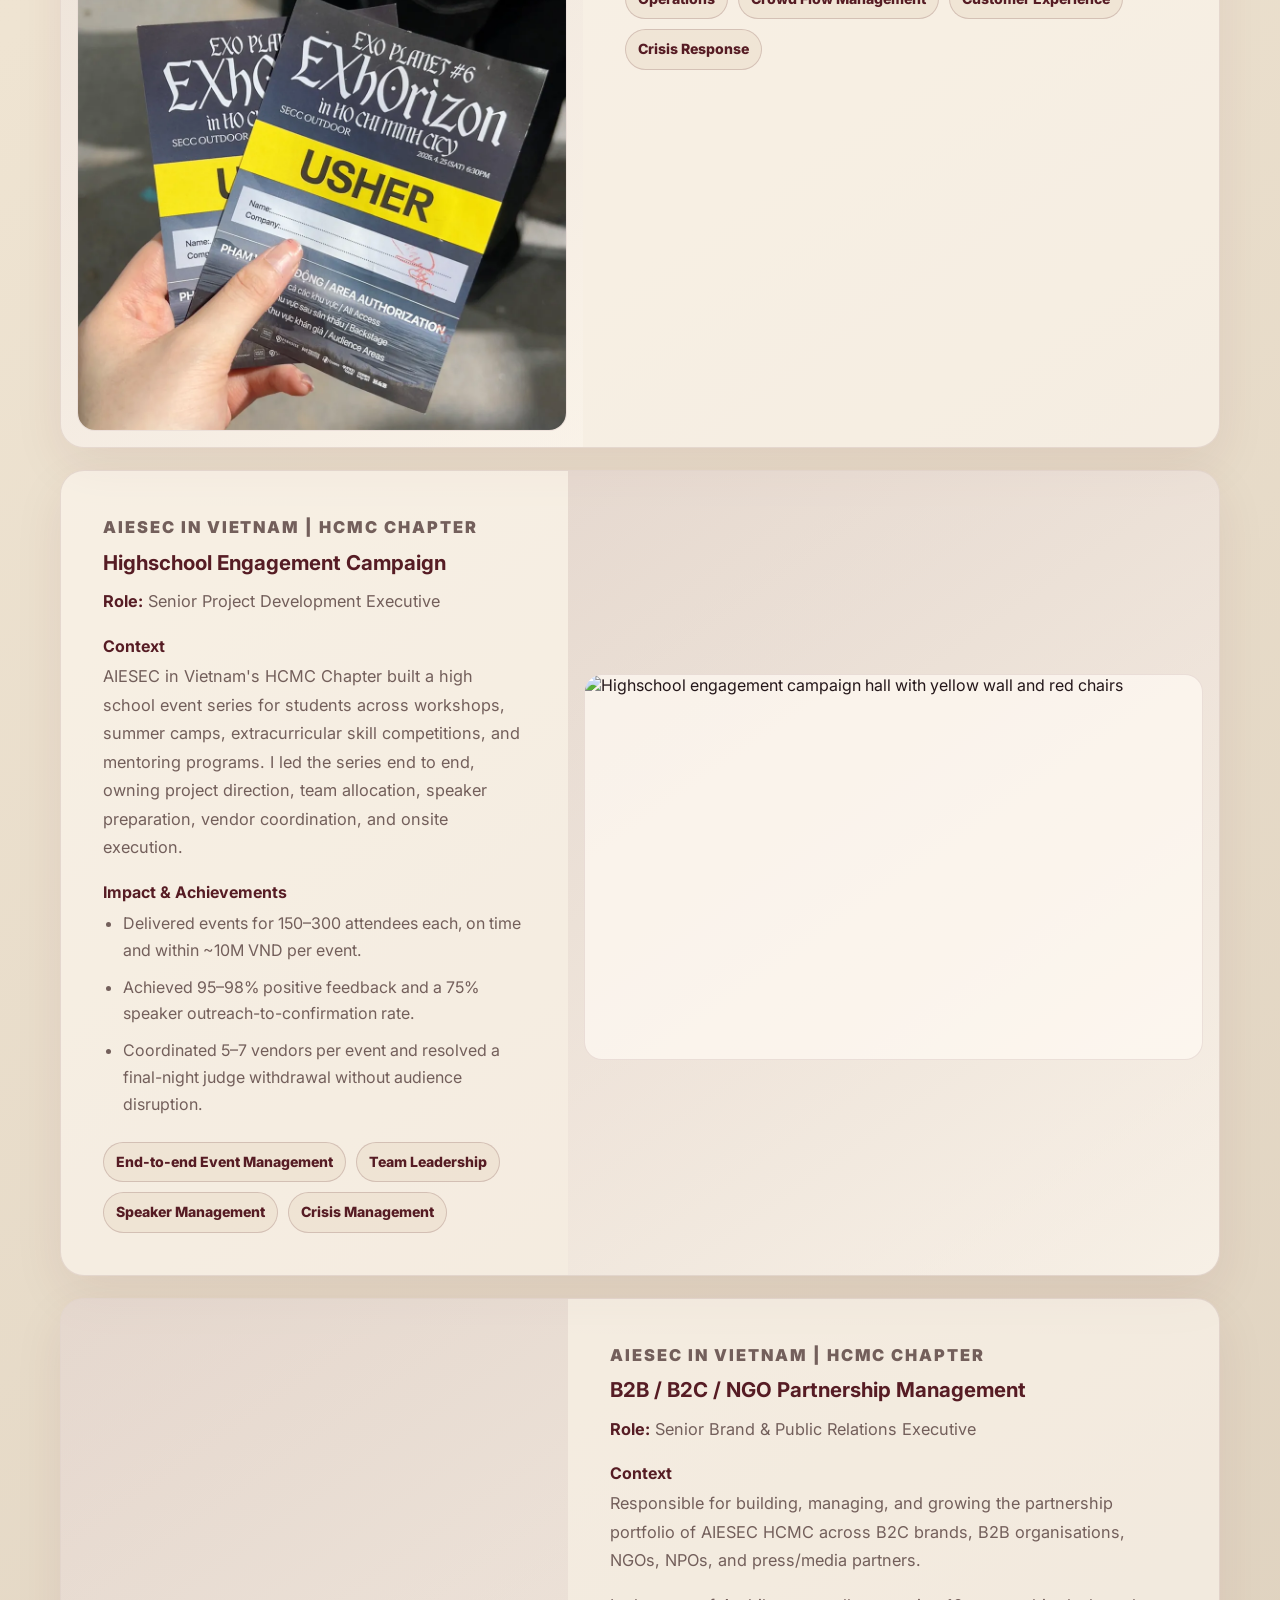
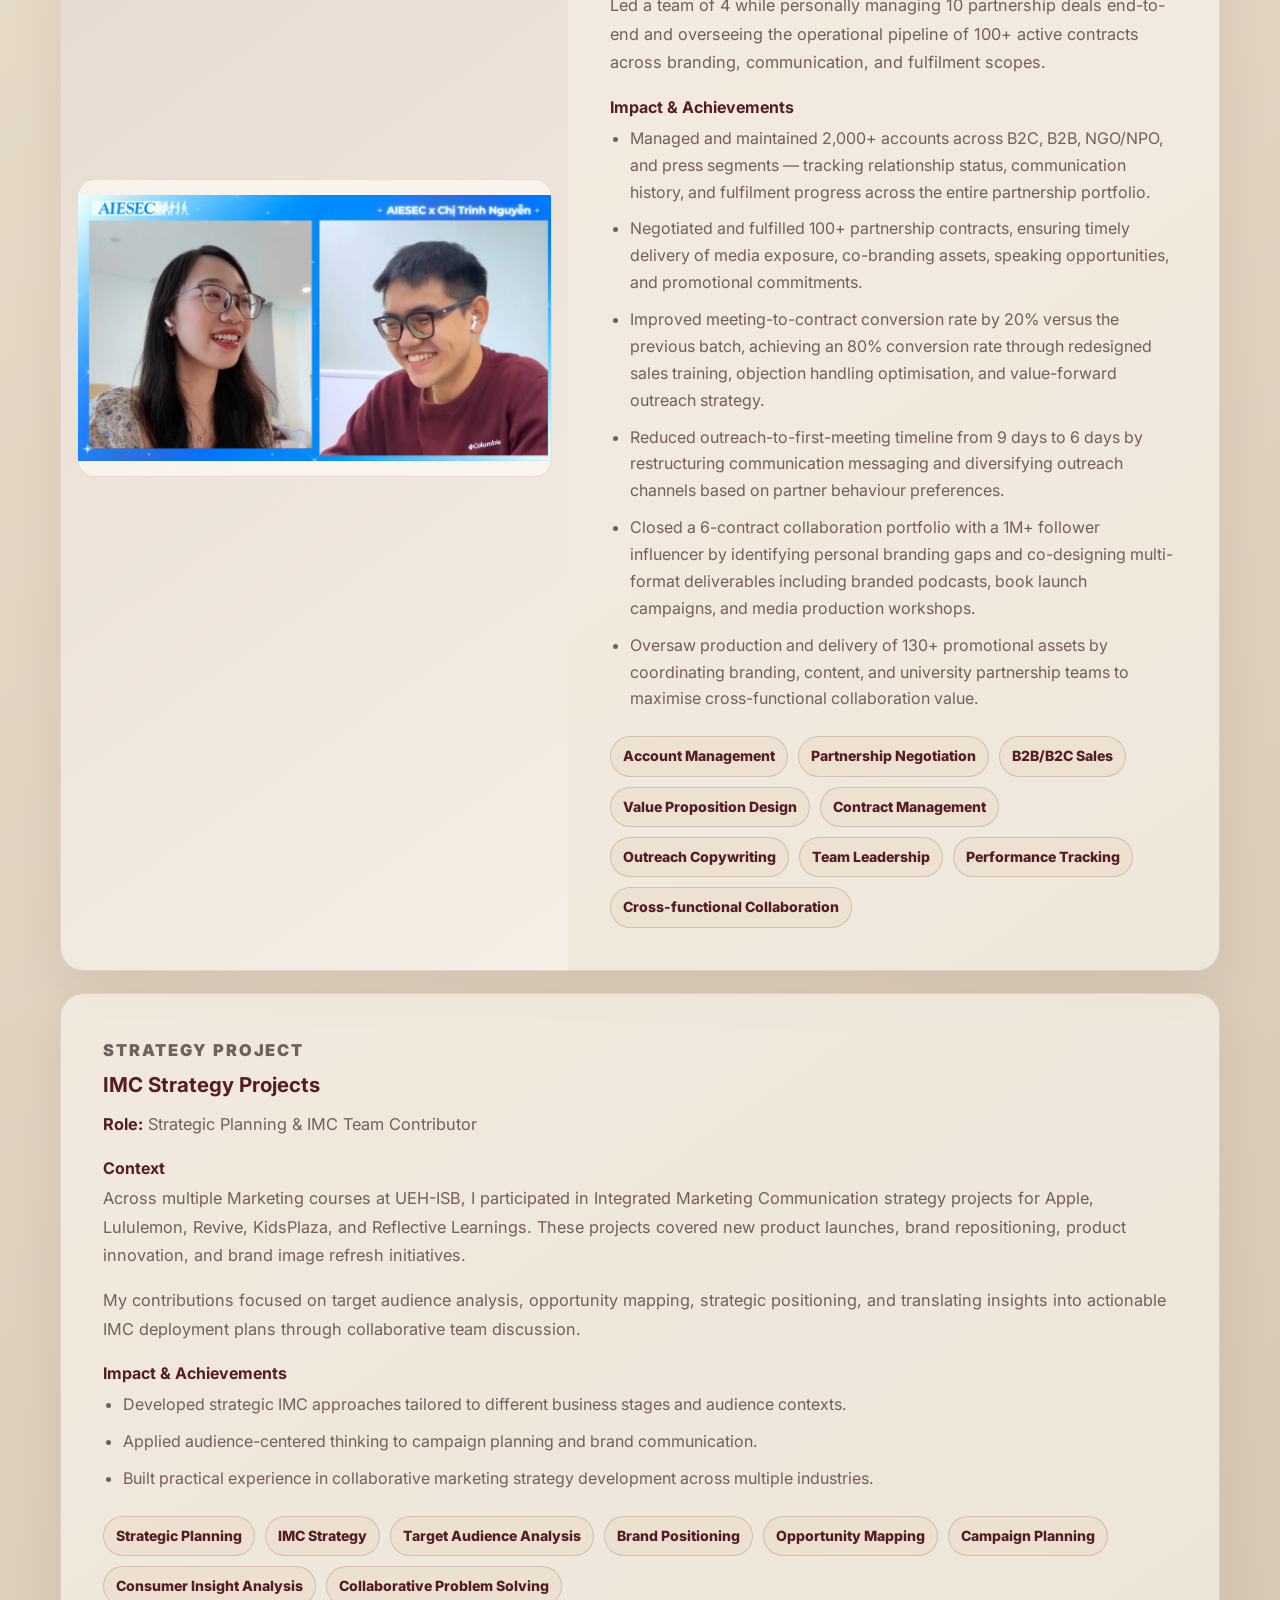
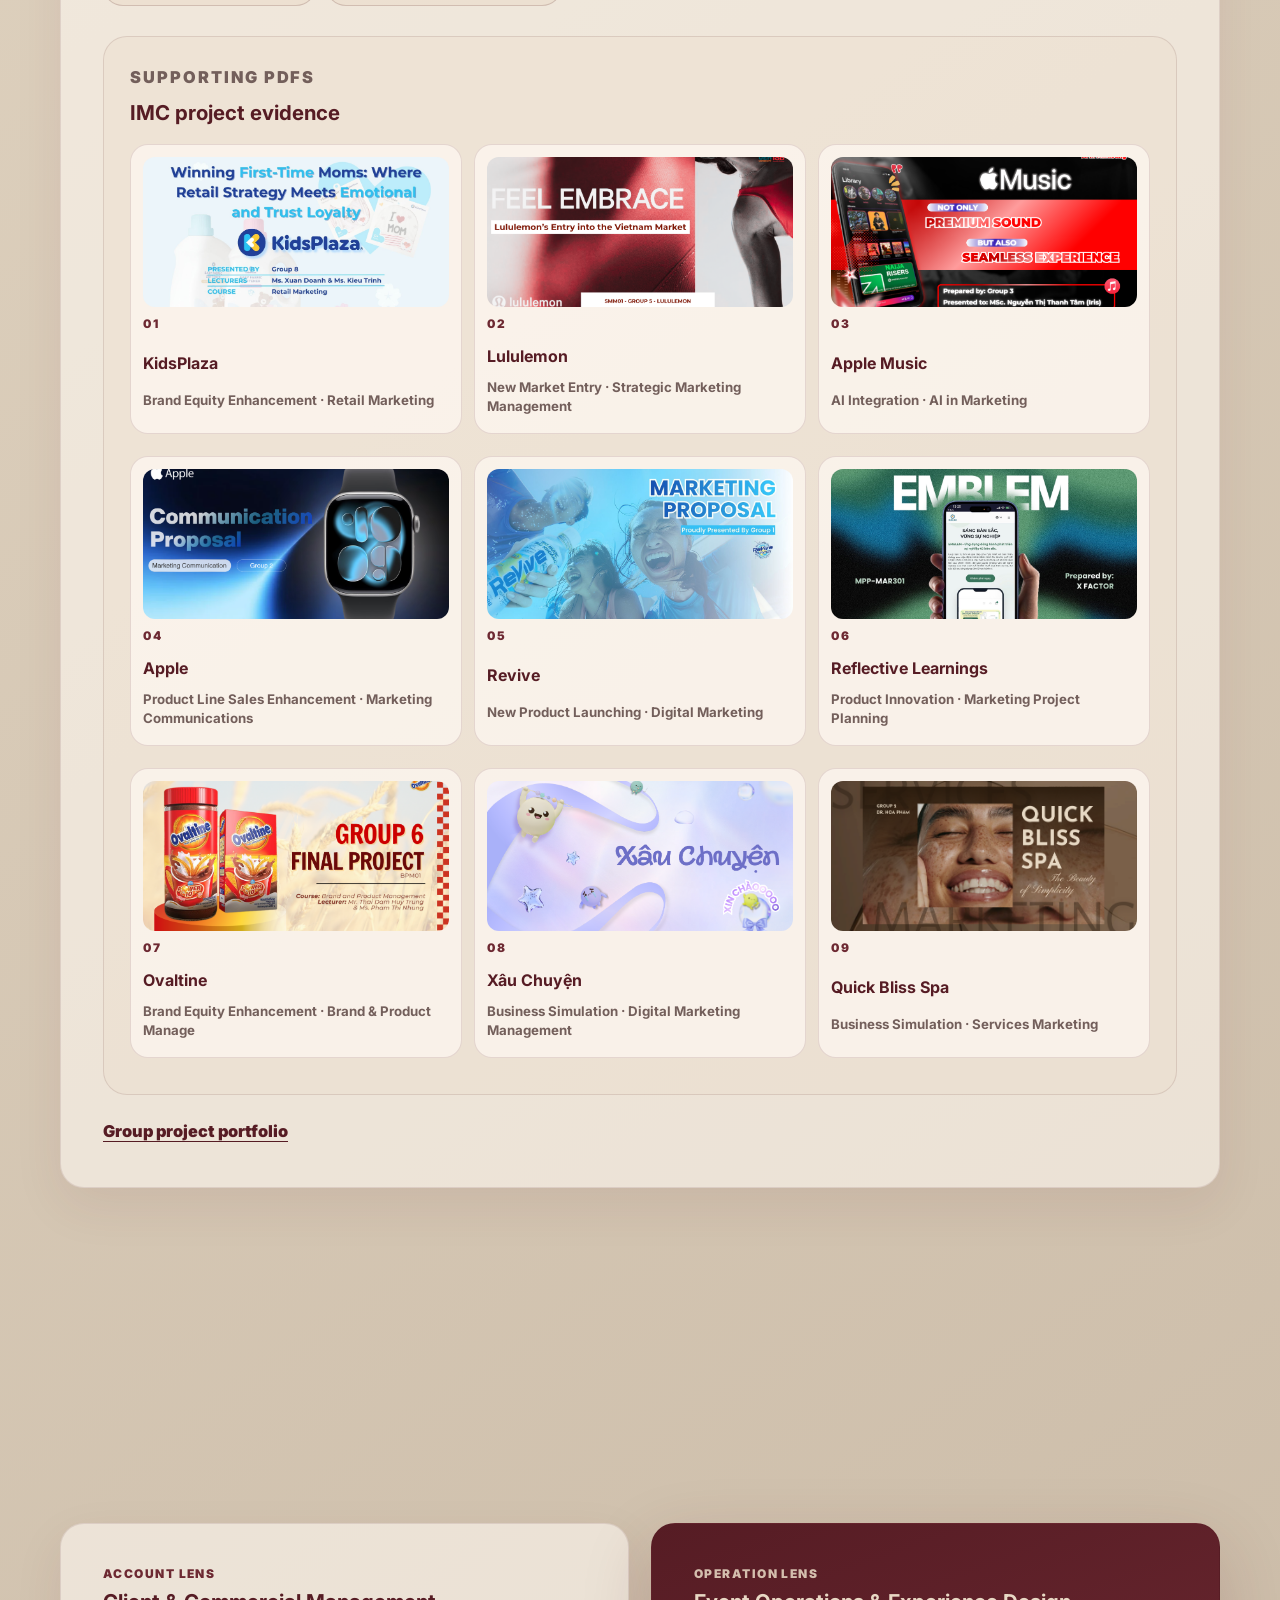
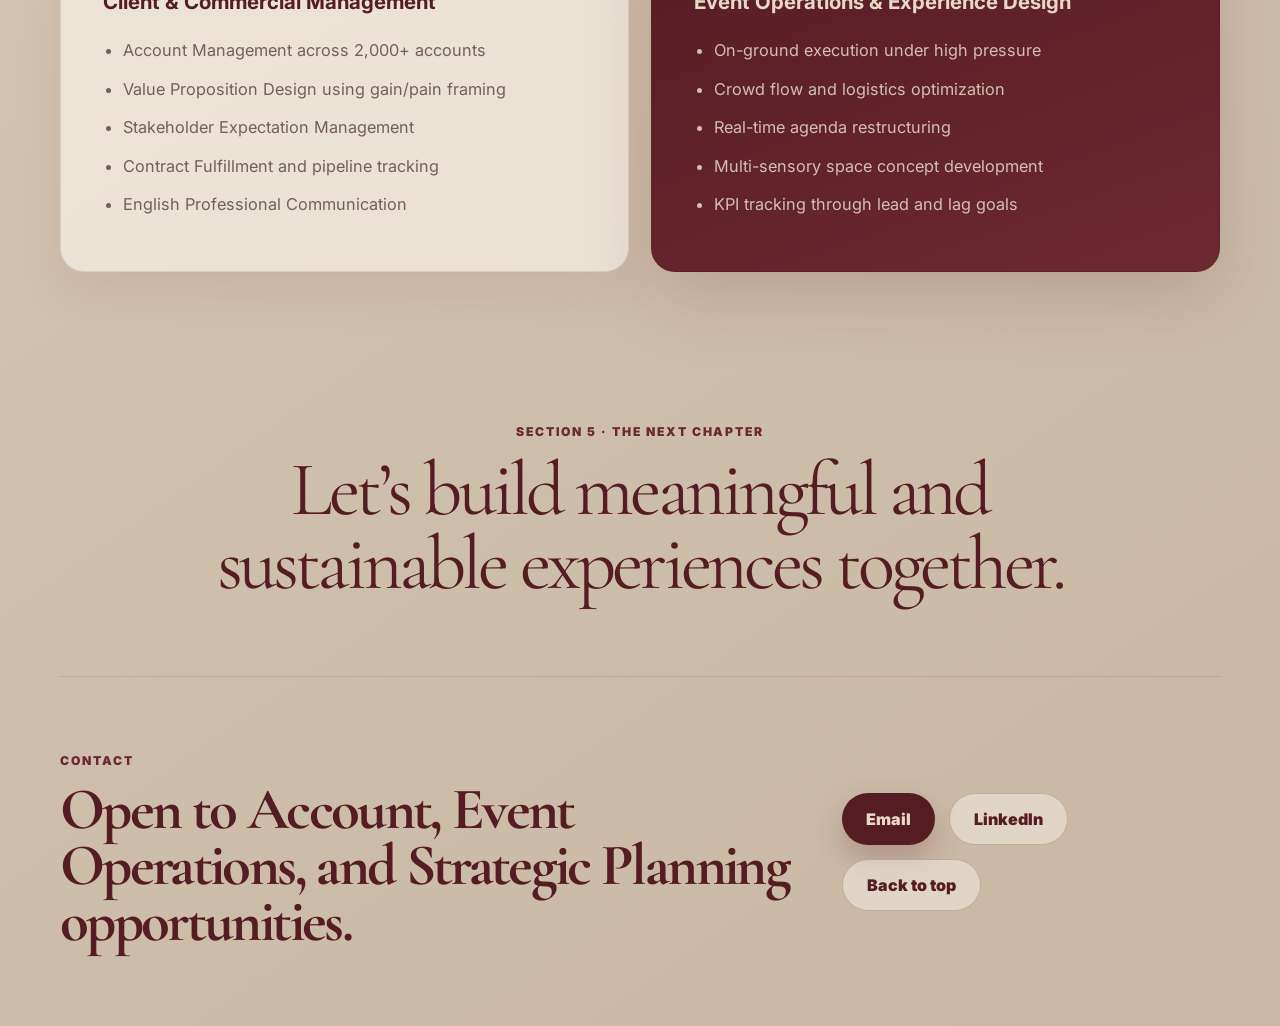
==== commit 03521148: "Change job title to 'Project Planning and Management'" ====
--- a/index.html
+++ b/index.html
@@ -33,7 +33,7 @@
             Portfolio 2026 · Event / Account Management Executive
           </p>
           <p class="name-label">NGUYEN XUAN MINH THI</p>
-          <h1>Event Operations & Account Management Executive</h1>
+          <h1>Project Planning and Management</h1>
           <p class="hero-text">
             Crafting intentional event experiences driven by operational
             strategy, multi-sensory storytelling, and human-centric values.
